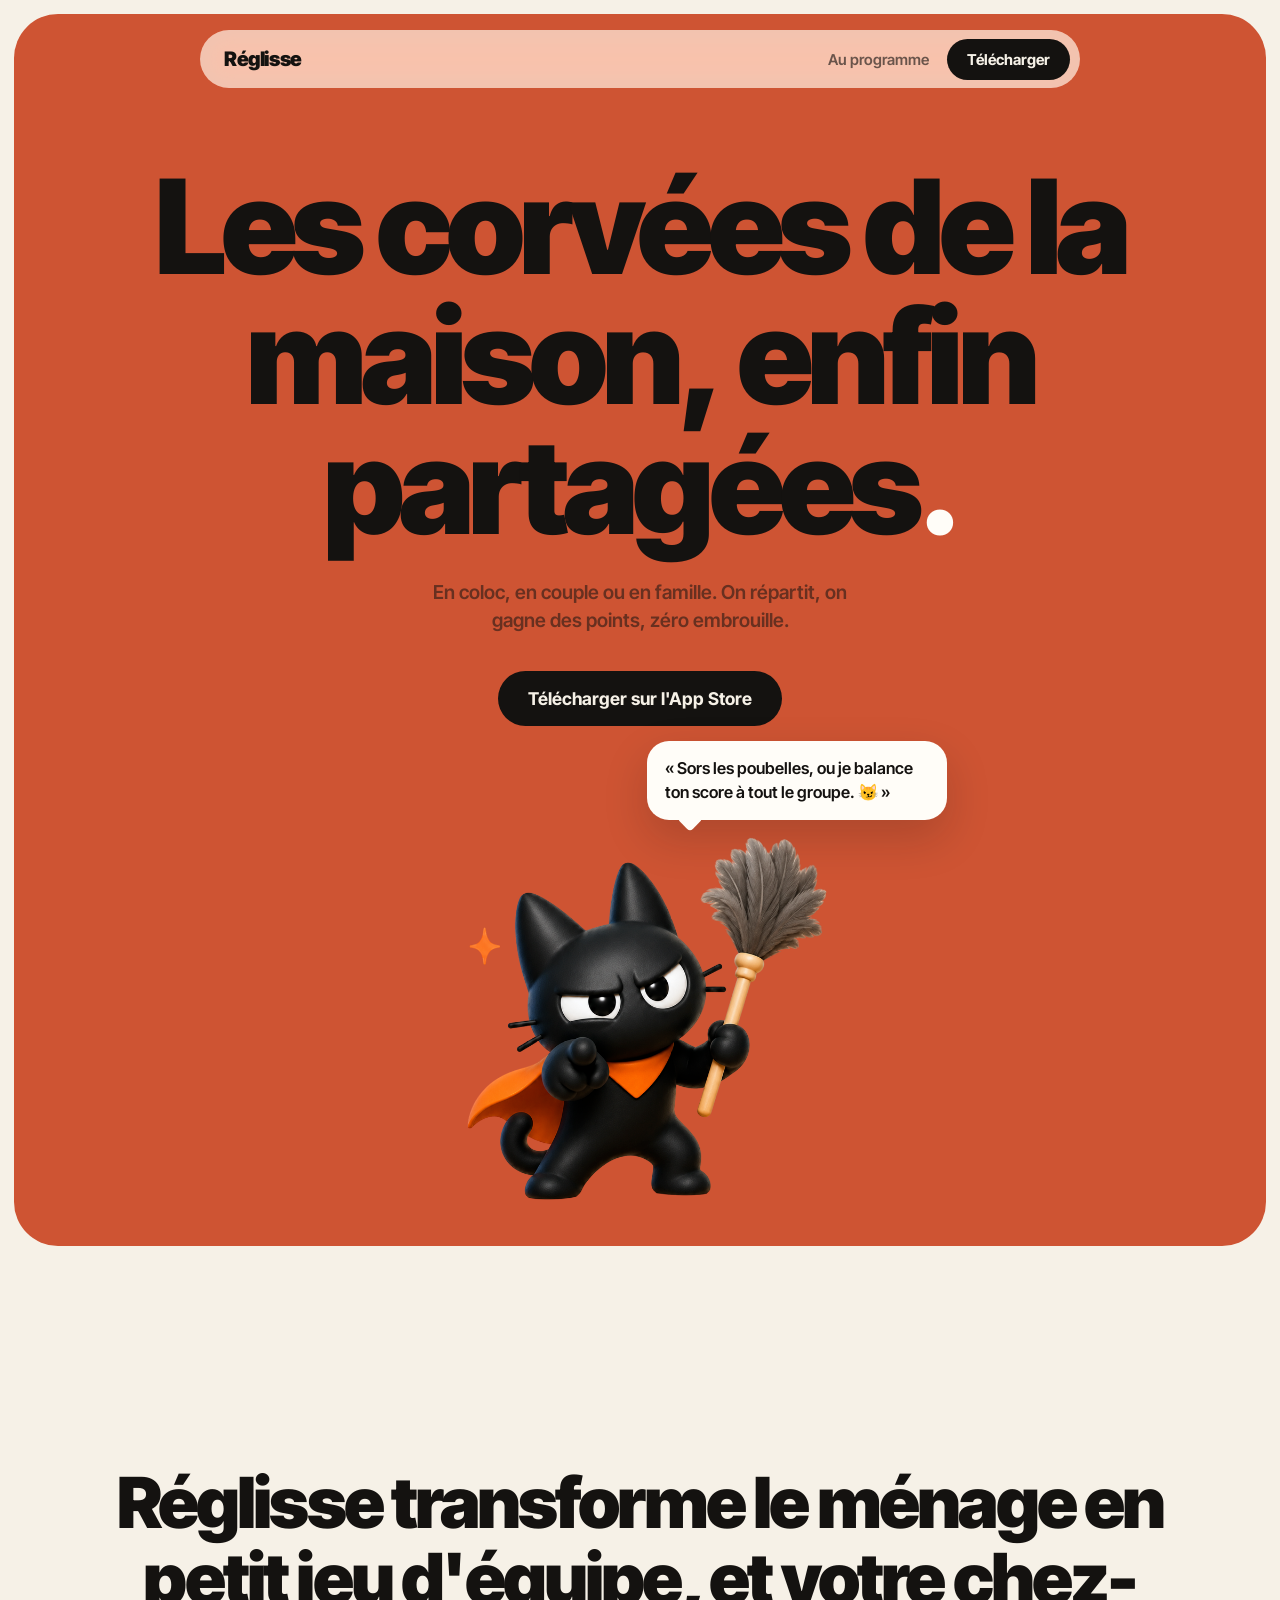
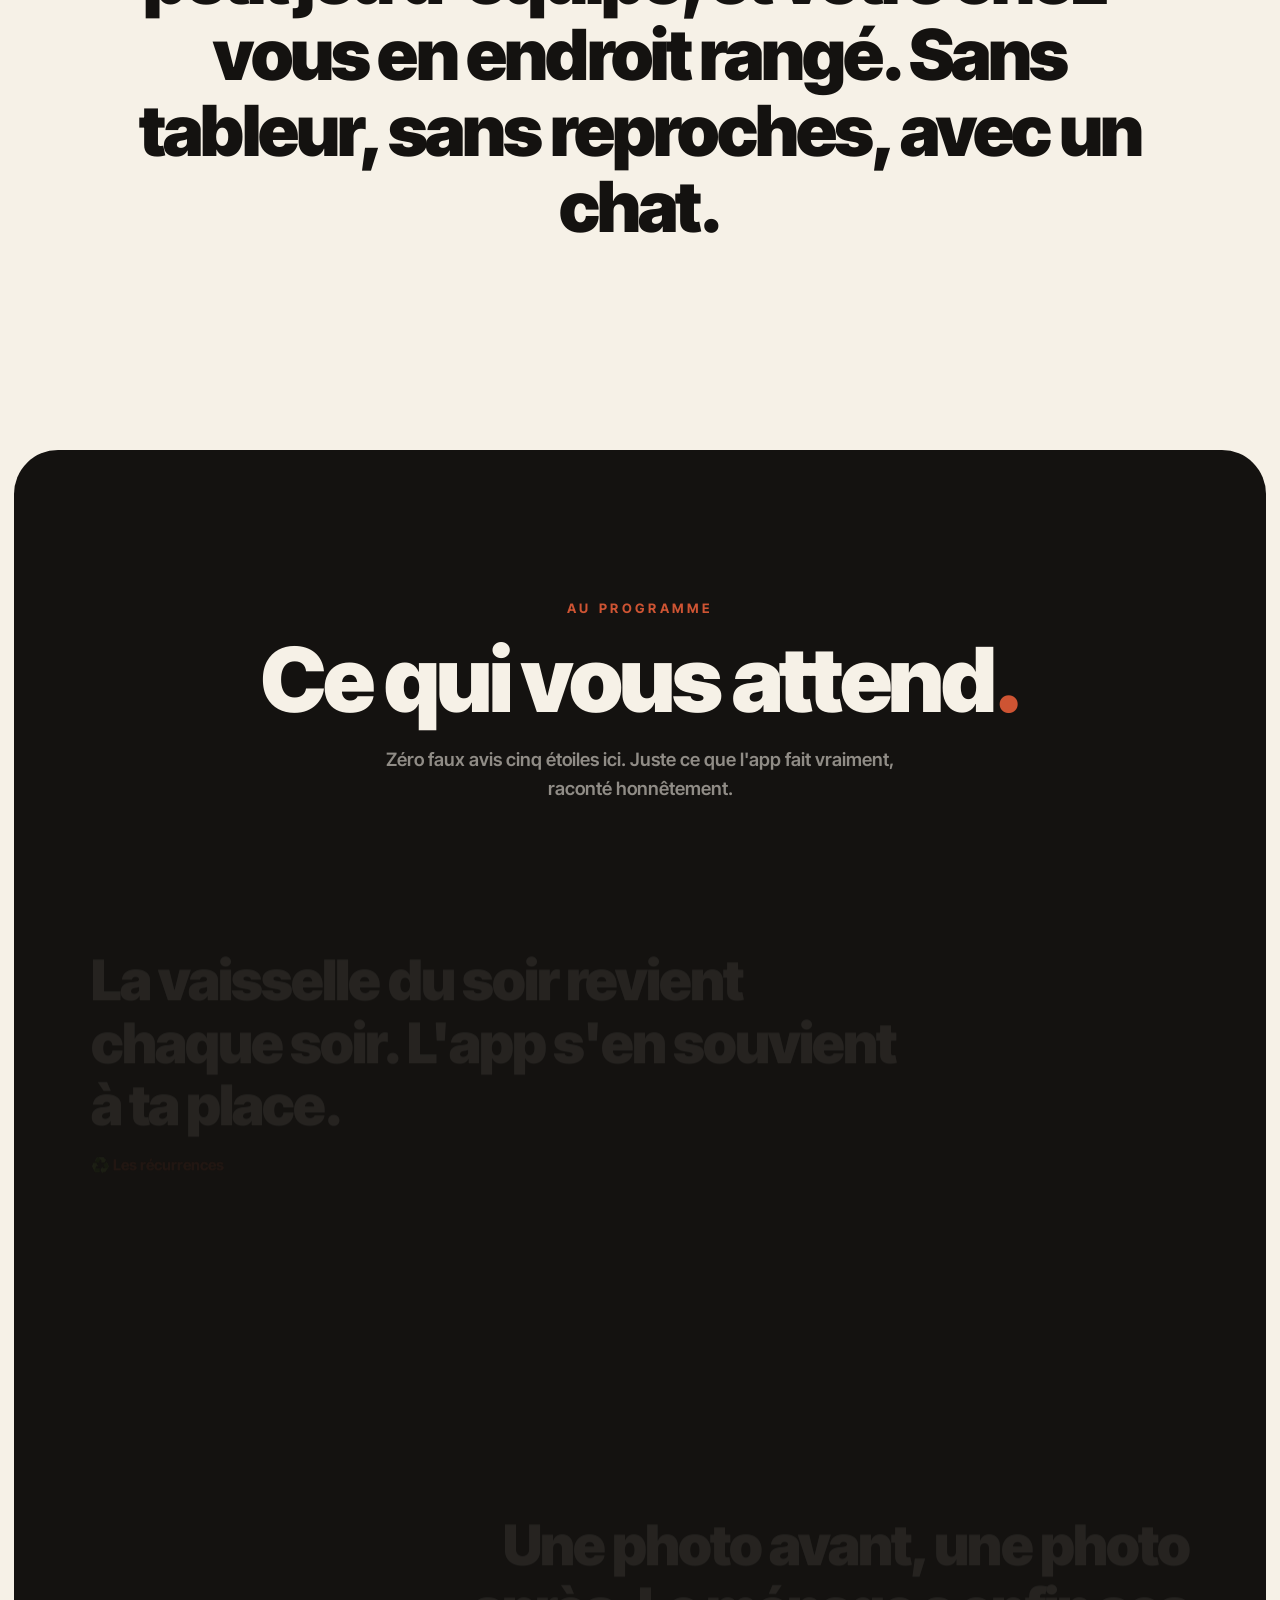
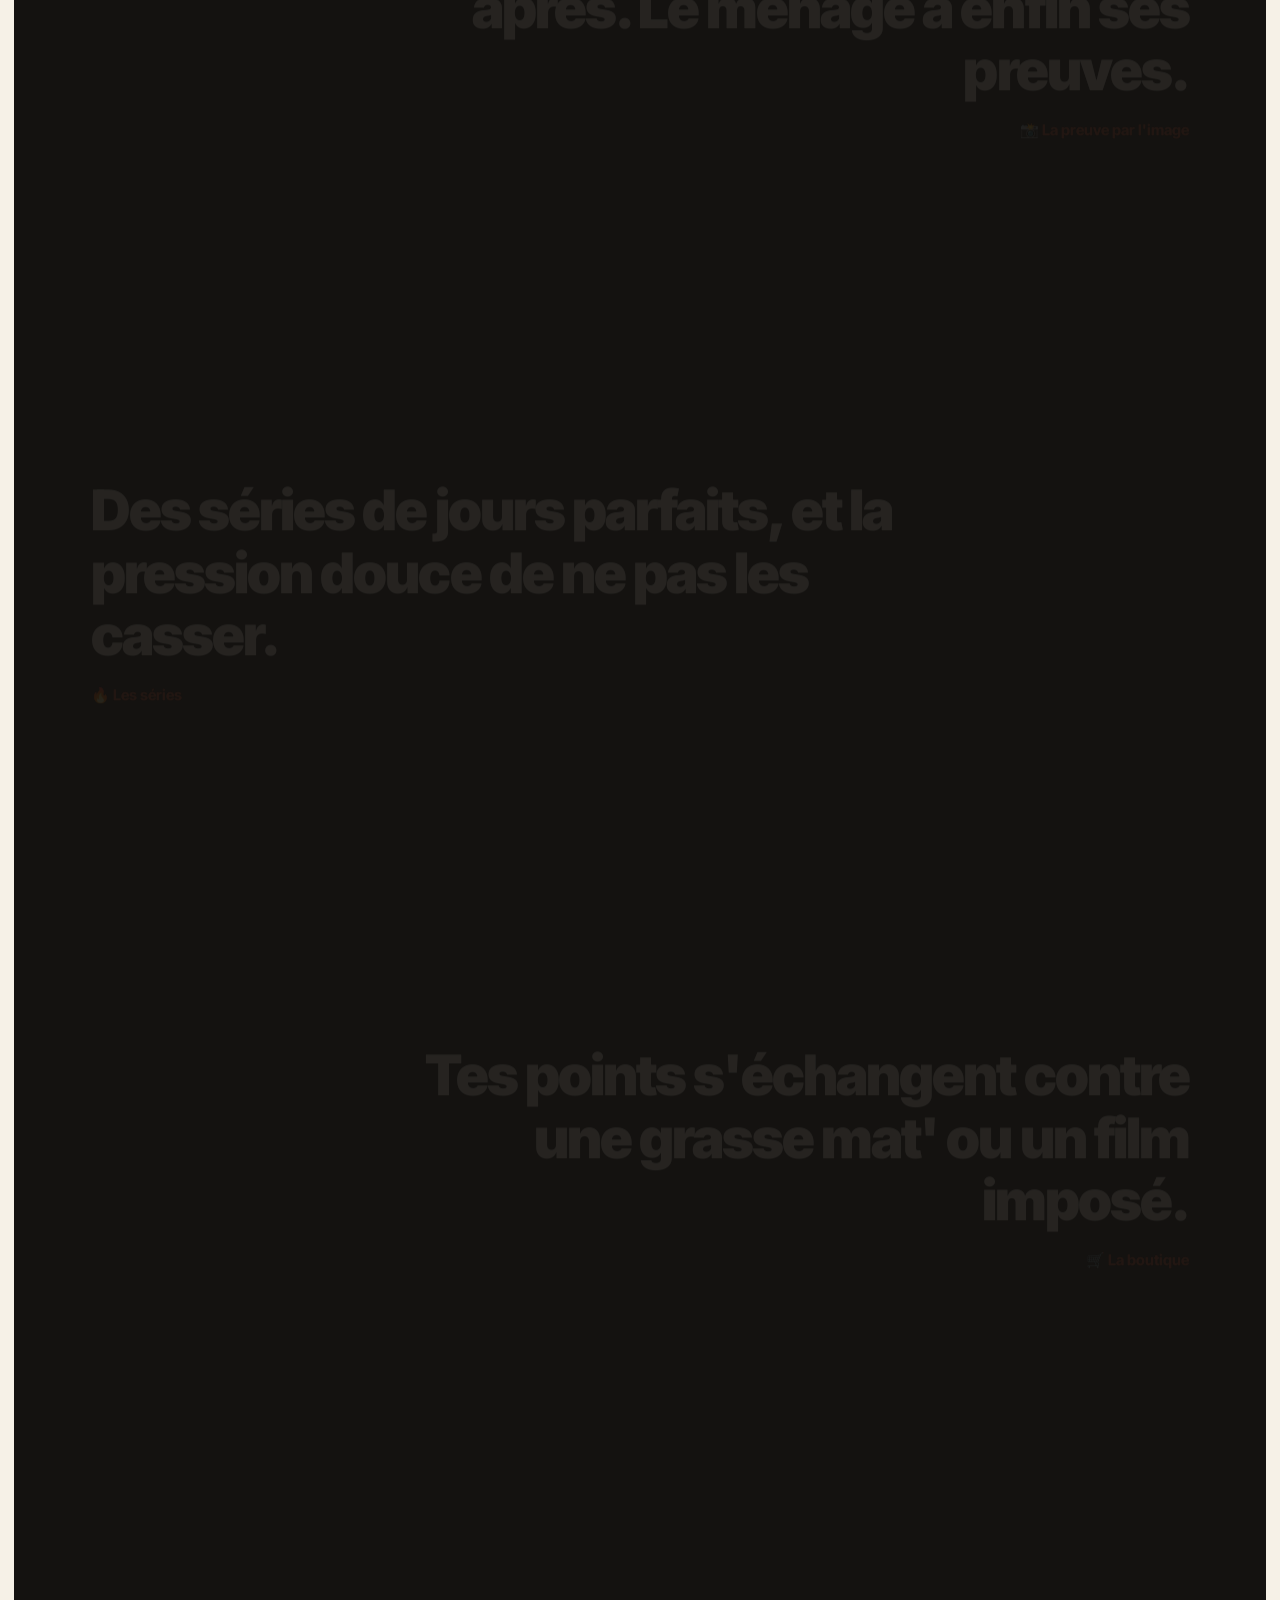
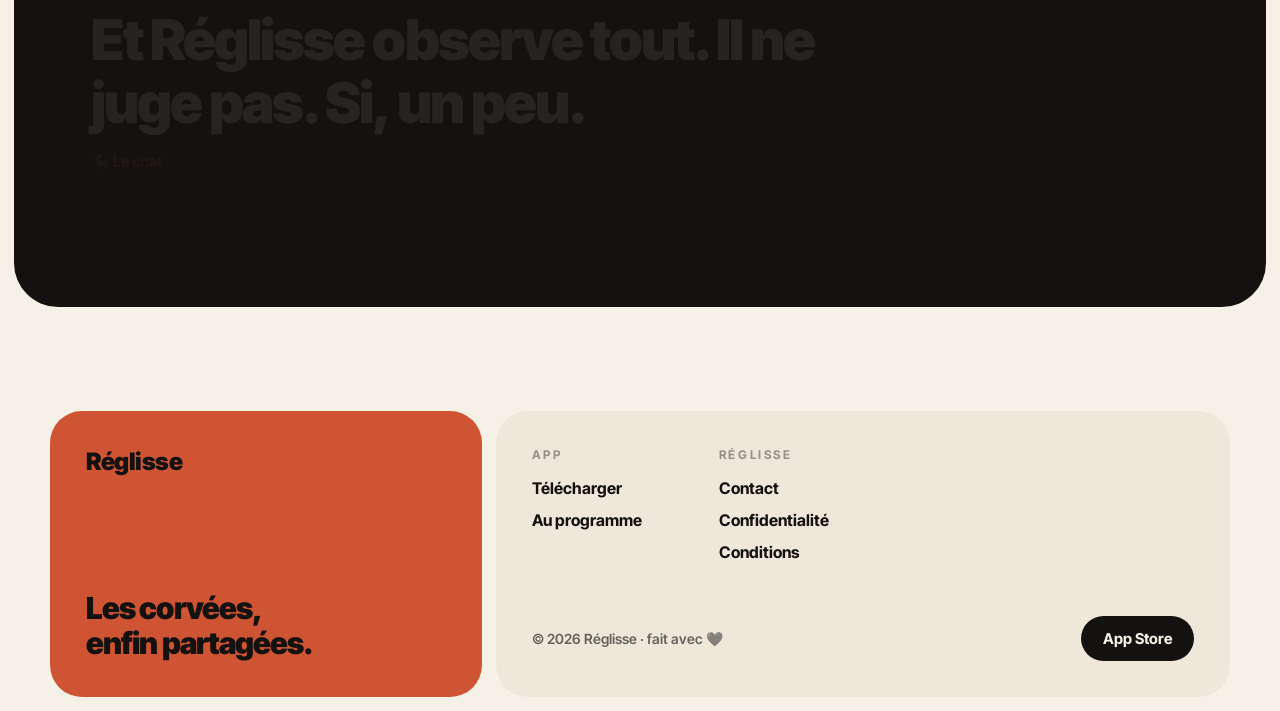
==== index.html @ 0743f9b5 "Anonymisation : contact@asidequest.dev + nom asidequest (retrait identite perso)" ====
<!DOCTYPE html>
<html lang="fr">
<head>
    <meta charset="UTF-8">
    <meta name="viewport" content="width=device-width, initial-scale=1.0, viewport-fit=cover">
    <title>Réglisse · Les corvées, enfin partagées.</title>
    <meta name="description" content="L'app qui transforme le ménage en petit jeu d'équipe. En coloc, en couple ou en famille : on répartit, on gagne des points, zéro embrouille.">
    <meta property="og:title" content="Réglisse · Les corvées, enfin partagées.">
    <meta property="og:description" content="Le ménage en petit jeu d'équipe. On répartit, on gagne des points, zéro embrouille. Et il y a un chat.">
    <meta property="og:image" content="https://laurentarsene.github.io/done-privacy/og.png?v=3">
    <meta property="og:url" content="https://laurentarsene.github.io/done-privacy/">
    <meta property="og:type" content="website">
    <meta name="twitter:card" content="summary_large_image">
    <link rel="preconnect" href="https://fonts.googleapis.com">
    <link rel="preconnect" href="https://fonts.gstatic.com" crossorigin>
    <link href="https://fonts.googleapis.com/css2?family=Inter+Tight:wght@500;600;700;900&display=swap" rel="stylesheet">
    <style>
        :root {
            --coral: #CE5433;
            --coral-deep: #B94724;
            --cream: #F6F1E7;
            --cream-card: #EFE8DA;
            --ink: #141210;
            --ink-soft: rgba(20, 18, 16, 0.62);
            --white-warm: #FFFDF8;
            --radius: 44px;
            --gutter: 14px;
            --nav-h: 58px;
        }
        * { margin: 0; padding: 0; box-sizing: border-box; }
        html { scroll-behavior: smooth; }
        body {
            font-family: "Inter Tight", -apple-system, BlinkMacSystemFont, sans-serif;
            background: var(--cream);
            color: var(--ink);
            -webkit-font-smoothing: antialiased;
            overflow-x: hidden;
        }
        a { color: inherit; text-decoration: none; }
        section, footer { scroll-margin-top: calc(var(--nav-h) + 24px); }

        /* ===== Nav pilule flottante ===== */
        .nav {
            position: fixed;
            /* Même retrait en haut que sur les côtés : 16px sous le bord de la carte orange. */
            top: calc(var(--gutter) + 16px);
            left: 50%;
            transform: translateX(-50%);
            /* Toujours un peu plus étroite que la carte orange du héro :
               la carte fait 100% moins les gouttières, la nav retire 32px de plus. */
            width: min(880px, calc(100% - 2 * var(--gutter) - 32px));
            height: var(--nav-h);
            display: flex;
            align-items: center;
            justify-content: space-between;
            padding: 0 10px 0 24px;
            border-radius: 999px;
            background: rgba(246, 241, 231, 0.72);
            -webkit-backdrop-filter: blur(16px) saturate(1.5);
            backdrop-filter: blur(16px) saturate(1.5);
            z-index: 100;
            transition: box-shadow 0.35s ease, background 0.35s ease;
        }
        .nav.scrolled {
            background: rgba(246, 241, 231, 0.85);
            box-shadow: 0 10px 34px rgba(20, 18, 16, 0.14);
        }
        .brand { font-weight: 900; font-size: 20px; letter-spacing: -0.02em; }
        .nav-right { display: flex; align-items: center; gap: 18px; }
        .nav-link {
            font-weight: 600;
            font-size: 15px;
            color: var(--ink-soft);
            transition: color 0.2s ease;
        }
        .nav-link:hover { color: var(--ink); }
        .btn-dl {
            background: var(--ink);
            color: var(--cream);
            font-weight: 700;
            font-size: 15px;
            padding: 11px 20px;
            border-radius: 999px;
            transition: transform 0.25s cubic-bezier(0.34, 1.56, 0.64, 1);
        }
        .btn-dl:hover { transform: scale(1.05); }

        /* ===== Héro ===== */
        .hero-wrap { padding: var(--gutter); }
        .hero {
            position: relative;
            background: var(--coral);
            border-radius: var(--radius);
            padding: calc(var(--nav-h) + 90px) 24px 0;
            text-align: center;
            overflow: hidden;
        }
        .hero-title {
            font-size: clamp(3rem, 10.5vw, 8.2rem);
            font-weight: 900;
            line-height: 0.99;
            letter-spacing: -0.045em;
            max-width: 11ch;
            margin: 0 auto;
        }
        .hero-title .w {
            display: inline-block;
            opacity: 0;
            transform: translateY(0.45em);
            animation: wordIn 0.7s cubic-bezier(0.22, 1, 0.36, 1) forwards;
            animation-delay: calc(0.08s * var(--i));
        }
        .hero-title .dot { color: var(--white-warm); }
        @keyframes wordIn { to { opacity: 1; transform: translateY(0); } }
        .hero-sub {
            font-size: clamp(1rem, 2vw, 1.2rem);
            font-weight: 600;
            color: rgba(20, 18, 16, 0.55);
            max-width: 38ch;
            margin: 26px auto 0;
            line-height: 1.5;
            opacity: 0;
            animation: fadeUp 0.8s ease 0.55s forwards;
        }
        .btn-store {
            display: inline-flex;
            align-items: center;
            gap: 10px;
            background: var(--ink);
            color: var(--cream);
            font-weight: 700;
            font-size: clamp(0.95rem, 1.6vw, 1.1rem);
            padding: 17px 30px;
            border-radius: 999px;
            margin-top: 36px;
            opacity: 0;
            animation: fadeUp 0.8s ease 0.7s forwards;
            transition: transform 0.25s cubic-bezier(0.34, 1.56, 0.64, 1);
        }
        .btn-store:hover { transform: scale(1.04); }
        @keyframes fadeUp { from { opacity: 0; transform: translateY(16px); } to { opacity: 1; transform: none; } }

        .hero-cat {
            position: relative;
            width: min(480px, 74vw);
            margin: 44px auto -4px;
        }
        .hero-cat img {
            width: 100%;
            height: auto;
            display: block;
            will-change: transform;
        }
        .bubble {
            position: absolute;
            top: -6%;
            right: -14%;
            width: min(300px, 58vw);
            background: var(--white-warm);
            border-radius: 22px;
            padding: 16px 18px;
            font-weight: 600;
            font-size: clamp(0.85rem, 1.5vw, 1.02rem);
            line-height: 1.45;
            text-align: left;
            box-shadow: 0 18px 44px rgba(20, 18, 16, 0.18);
            opacity: 0;
            animation: bubbleIn 0.6s cubic-bezier(0.34, 1.4, 0.64, 1) 1.15s forwards;
            z-index: 2;
        }
        .bubble::after {
            content: "";
            position: absolute;
            bottom: -8px;
            left: 34px;
            width: 18px;
            height: 18px;
            background: var(--white-warm);
            border-radius: 4px;
            transform: rotate(45deg);
        }
        @keyframes bubbleIn { from { opacity: 0; transform: translateY(14px) scale(0.92); } to { opacity: 1; transform: none; } }

        /* ===== Manifeste : les mots s'allument au scroll ===== */
        .manifesto { padding: clamp(110px, 16vw, 210px) 24px; }
        .manifesto p {
            font-size: clamp(2rem, 6vw, 4.4rem);
            font-weight: 900;
            letter-spacing: -0.04em;
            line-height: 1.08;
            max-width: 21ch;
            margin: 0 auto;
            text-align: center;
        }
        .manifesto .word { color: rgba(20, 18, 16, 0.16); transition: color 0.35s ease; }
        .manifesto .word.lit { color: var(--ink); }

        /* ===== Au programme ===== */
        .stories-wrap { padding: 0 var(--gutter) var(--gutter); }
        .stories {
            background: var(--ink);
            color: var(--cream);
            border-radius: var(--radius);
            padding: clamp(90px, 12vw, 150px) clamp(24px, 6vw, 90px) clamp(100px, 13vw, 170px);
        }
        .stories-head { text-align: center; margin-bottom: clamp(70px, 9vw, 120px); }
        .eyebrow {
            font-size: 13px;
            font-weight: 700;
            letter-spacing: 0.28em;
            text-transform: uppercase;
            color: var(--coral);
        }
        .stories h2 {
            font-size: clamp(2.6rem, 7.5vw, 5.6rem);
            font-weight: 900;
            letter-spacing: -0.04em;
            line-height: 1.02;
            margin: 18px auto 0;
            max-width: 14ch;
        }
        .stories h2 .dot-orange { color: var(--coral); }
        .stories-sub {
            font-size: clamp(0.95rem, 1.7vw, 1.15rem);
            font-weight: 600;
            color: rgba(246, 241, 231, 0.55);
            max-width: 44ch;
            margin: 20px auto 0;
            line-height: 1.55;
        }
        .quote {
            max-width: 75%;
            /* Espacement en hauteur d'écran : chaque phrase a son propre moment de scroll. */
            margin: 0 0 clamp(160px, 38vh, 340px);
            opacity: 0.13;
            transform: translateY(22px);
            will-change: opacity, transform;
        }
        .quote:last-of-type { margin-bottom: 0; }
        .quote.right { margin-left: auto; text-align: right; }
        .quote blockquote {
            font-size: clamp(1.7rem, 4.6vw, 3.5rem);
            font-weight: 900;
            letter-spacing: -0.035em;
            line-height: 1.12;
        }
        .quote figcaption {
            margin-top: 18px;
            font-size: 15px;
            font-weight: 700;
            color: var(--coral);
        }

        /* ===== Footer ===== */
        footer { padding: clamp(50px, 7vw, 90px) var(--gutter) var(--gutter); }
        .foot-grid {
            display: grid;
            grid-template-columns: 1fr 1.7fr;
            gap: 14px;
            max-width: 1180px;
            margin: 0 auto;
        }
        .foot-card {
            border-radius: 32px;
            padding: 36px;
            opacity: 0;
            transform: translateY(24px);
            transition: opacity 0.7s ease, transform 0.7s cubic-bezier(0.22, 1, 0.36, 1);
        }
        .foot-card.in { opacity: 1; transform: none; }
        .foot-brand {
            background: var(--coral);
            display: flex;
            flex-direction: column;
            justify-content: space-between;
            min-height: 250px;
        }
        .foot-brand .name { font-size: 24px; font-weight: 900; letter-spacing: -0.02em; }
        .foot-brand .tagline {
            font-size: clamp(1.4rem, 2.4vw, 1.9rem);
            font-weight: 900;
            letter-spacing: -0.03em;
            line-height: 1.15;
        }
        .foot-links { background: var(--cream-card); transition-delay: 0.1s; }
        .cols { display: flex; gap: clamp(40px, 6vw, 90px); flex-wrap: wrap; }
        .col h4 {
            font-size: 12px;
            font-weight: 700;
            letter-spacing: 0.22em;
            text-transform: uppercase;
            color: rgba(20, 18, 16, 0.4);
            margin-bottom: 16px;
        }
        .col a {
            display: block;
            font-size: 16px;
            font-weight: 700;
            margin-bottom: 12px;
            transition: color 0.2s ease;
        }
        .col a:hover { color: var(--coral-deep); }
        .foot-bottom {
            display: flex;
            align-items: center;
            justify-content: space-between;
            gap: 20px;
            flex-wrap: wrap;
            margin-top: 42px;
        }
        .copyright { font-size: 14px; font-weight: 600; color: var(--ink-soft); }
        .btn-store-mini {
            display: inline-flex;
            align-items: center;
            gap: 8px;
            background: var(--ink);
            color: var(--cream);
            font-weight: 700;
            font-size: 15px;
            padding: 13px 22px;
            border-radius: 999px;
            transition: transform 0.25s cubic-bezier(0.34, 1.56, 0.64, 1);
        }
        .btn-store-mini:hover { transform: scale(1.05); }

        /* ===== Mobile ===== */
        @media (max-width: 720px) {
            :root { --radius: 30px; --gutter: 10px; --nav-h: 52px; }
            .nav { padding: 0 8px 0 18px; }
            .brand { font-size: 18px; }
            .nav-right { gap: 12px; }
            .btn-dl { padding: 10px 16px; font-size: 14px; }
            .hero { padding-top: calc(var(--nav-h) + 66px); }
            .bubble { right: -4%; top: -14%; }
            .quote { max-width: 100%; }
            .foot-grid { grid-template-columns: 1fr; }
            .foot-brand { min-height: 190px; }
        }
        @media (prefers-reduced-motion: reduce) {
            html { scroll-behavior: auto; }
            .hero-title .w, .hero-sub, .btn-store, .bubble { animation: none; opacity: 1; transform: none; }
            .foot-card, .quote { opacity: 1 !important; transform: none !important; transition: none; }
            .manifesto .word { color: var(--ink); transition: none; }
            .hero-cat img { transform: none !important; }
        }
    </style>
</head>
<body>

<nav class="nav" id="nav">
    <a class="brand" href="#top">Réglisse</a>
    <div class="nav-right">
        <a class="nav-link" href="#programme">Au programme</a>
        <a class="btn-dl" href="https://apps.apple.com/app/id6762408910">Télécharger</a>
    </div>
</nav>

<main id="top">

    <section class="hero-wrap">
        <div class="hero">
            <h1 class="hero-title" id="hero-title">Les corvées de la maison, enfin partagées<span class="dot" id="hero-dot">.</span></h1>
            <p class="hero-sub">En coloc, en couple ou en famille. On répartit, on gagne des points, zéro embrouille.</p>
            <a class="btn-store" href="https://apps.apple.com/app/id6762408910"> Télécharger sur l'App Store</a>
            <div class="hero-cat">
                <div class="bubble">« Sors les poubelles, ou je balance ton score à tout le groupe. 😼 »</div>
                <img src="chat-hero.png" alt="Réglisse, le chat noir de l'app, plumeau en patte" id="cat" width="900" height="900">
            </div>
        </div>
    </section>

    <section class="manifesto" id="manifeste">
        <p id="manifesto-text">Réglisse transforme le ménage en petit jeu d'équipe, et votre chez-vous en endroit rangé. Sans tableur, sans reproches, avec un chat.</p>
    </section>

    <section class="stories-wrap" id="programme">
        <div class="stories">
            <div class="stories-head">
                <div class="eyebrow">Au programme</div>
                <h2>Ce qui vous attend<span class="dot-orange">.</span></h2>
                <p class="stories-sub">Zéro faux avis cinq étoiles ici. Juste ce que l'app fait vraiment, raconté honnêtement.</p>
            </div>

            <figure class="quote">
                <blockquote>La vaisselle du soir revient chaque soir. L'app s'en souvient à ta place.</blockquote>
                <figcaption>♻️ Les récurrences</figcaption>
            </figure>

            <figure class="quote right">
                <blockquote>Une photo avant, une photo après. Le ménage a enfin ses preuves.</blockquote>
                <figcaption>📸 La preuve par l'image</figcaption>
            </figure>

            <figure class="quote">
                <blockquote>Des séries de jours parfaits, et la pression douce de ne pas les casser.</blockquote>
                <figcaption>🔥 Les séries</figcaption>
            </figure>

            <figure class="quote right">
                <blockquote>Tes points s'échangent contre une grasse mat' ou un film imposé.</blockquote>
                <figcaption>🛒 La boutique</figcaption>
            </figure>

            <figure class="quote">
                <blockquote>Et Réglisse observe tout. Il ne juge pas. Si, un peu.</blockquote>
                <figcaption>🐈‍⬛ Le chat</figcaption>
            </figure>
        </div>
    </section>

    <footer>
        <div class="foot-grid">
            <div class="foot-card foot-brand">
                <div class="name">Réglisse</div>
                <div class="tagline">Les corvées,<br>enfin partagées.</div>
            </div>
            <div class="foot-card foot-links">
                <div class="cols">
                    <div class="col">
                        <h4>App</h4>
                        <a href="https://apps.apple.com/app/id6762408910">Télécharger</a>
                        <a href="#programme">Au programme</a>
                    </div>
                    <div class="col">
                        <h4>Réglisse</h4>
                        <a href="mailto:contact@asidequest.dev">Contact</a>
                        <a href="privacy.html">Confidentialité</a>
                        <a href="cgu.html">Conditions</a>
                    </div>
                </div>
                <div class="foot-bottom">
                    <div class="copyright">© 2026 Réglisse · fait avec 🖤</div>
                    <a class="btn-store-mini" href="https://apps.apple.com/app/id6762408910"> App Store</a>
                </div>
            </div>
        </div>
    </footer>

</main>

<script>
(function () {
    var reduced = window.matchMedia("(prefers-reduced-motion: reduce)").matches;

    /* Titre héro : découper en mots pour l'entrée en cascade */
    var title = document.getElementById("hero-title");
    var dot = document.getElementById("hero-dot");
    var words = title.firstChild.textContent.trim().split(/\s+/);
    title.removeChild(title.firstChild);
    words.forEach(function (w, i) {
        var s = document.createElement("span");
        s.className = "w";
        s.style.setProperty("--i", i);
        s.textContent = w;
        title.insertBefore(s, dot);
        if (i < words.length - 1) title.insertBefore(document.createTextNode(" "), dot);
    });
    dot.classList.add("w");
    dot.style.setProperty("--i", words.length);

    /* Manifeste : découper en mots pour l'allumage au scroll */
    var mp = document.getElementById("manifesto-text");
    var mWords = mp.textContent.trim().split(/\s+/);
    mp.textContent = "";
    mWords.forEach(function (w, i) {
        var s = document.createElement("span");
        s.className = "word";
        s.textContent = w;
        mp.appendChild(s);
        if (i < mWords.length - 1) mp.appendChild(document.createTextNode(" "));
    });
    var wordEls = mp.querySelectorAll(".word");

    /* Reveals simples (fonctionnalités, footer) */
    var io = new IntersectionObserver(function (entries) {
        entries.forEach(function (e) {
            if (e.isIntersecting) { e.target.classList.add("in"); io.unobserve(e.target); }
        });
    }, { threshold: 0.2 });
    document.querySelectorAll(".foot-card").forEach(function (el) { io.observe(el); });

    if (reduced) return;

    var cat = document.getElementById("cat");
    var quotes = document.querySelectorAll(".quote");
    var nav = document.getElementById("nav");
    var heroWrap = document.querySelector(".hero-wrap");
    var ticking = false;

    function frame() {
        ticking = false;
        var vh = window.innerHeight;
        var y = window.scrollY;

        nav.classList.toggle("scrolled", y > 8);

        /* Parallaxe du chat : il glisse doucement pendant qu'on descend le héro */
        var heroBottom = heroWrap.offsetTop + heroWrap.offsetHeight;
        if (y < heroBottom) {
            cat.style.transform = "translateY(" + Math.min(y * 0.06, 40) + "px)";
        }

        /* Manifeste : proportion de mots allumés selon la position dans l'écran */
        var r = mp.getBoundingClientRect();
        if (r.bottom > 0 && r.top < vh) {
            var progress = (vh * 0.85 - r.top) / (r.height + vh * 0.45);
            progress = Math.max(0, Math.min(1, progress));
            var lit = Math.floor(progress * wordEls.length);
            wordEls.forEach(function (w, i) { w.classList.toggle("lit", i < lit); });
        }

        /* Citations : opacité liée à la distance au centre de l'écran.
           Bande resserrée : une seule phrase pleinement allumée à la fois. */
        quotes.forEach(function (q) {
            var qr = q.getBoundingClientRect();
            var center = qr.top + qr.height / 2;
            var d = Math.abs(center - vh * 0.46) / (vh * 0.38);
            var o = Math.max(0.08, Math.min(1, 1.12 - d * 1.12));
            q.style.opacity = o;
            q.style.transform = "translateY(" + Math.max(0, (1 - o) * 34) + "px)";
        });
    }
    function onScroll() {
        if (!ticking) { ticking = true; requestAnimationFrame(frame); }
    }
    window.addEventListener("scroll", onScroll, { passive: true });
    window.addEventListener("resize", onScroll, { passive: true });
    frame();
})();
</script>

</body>
</html>
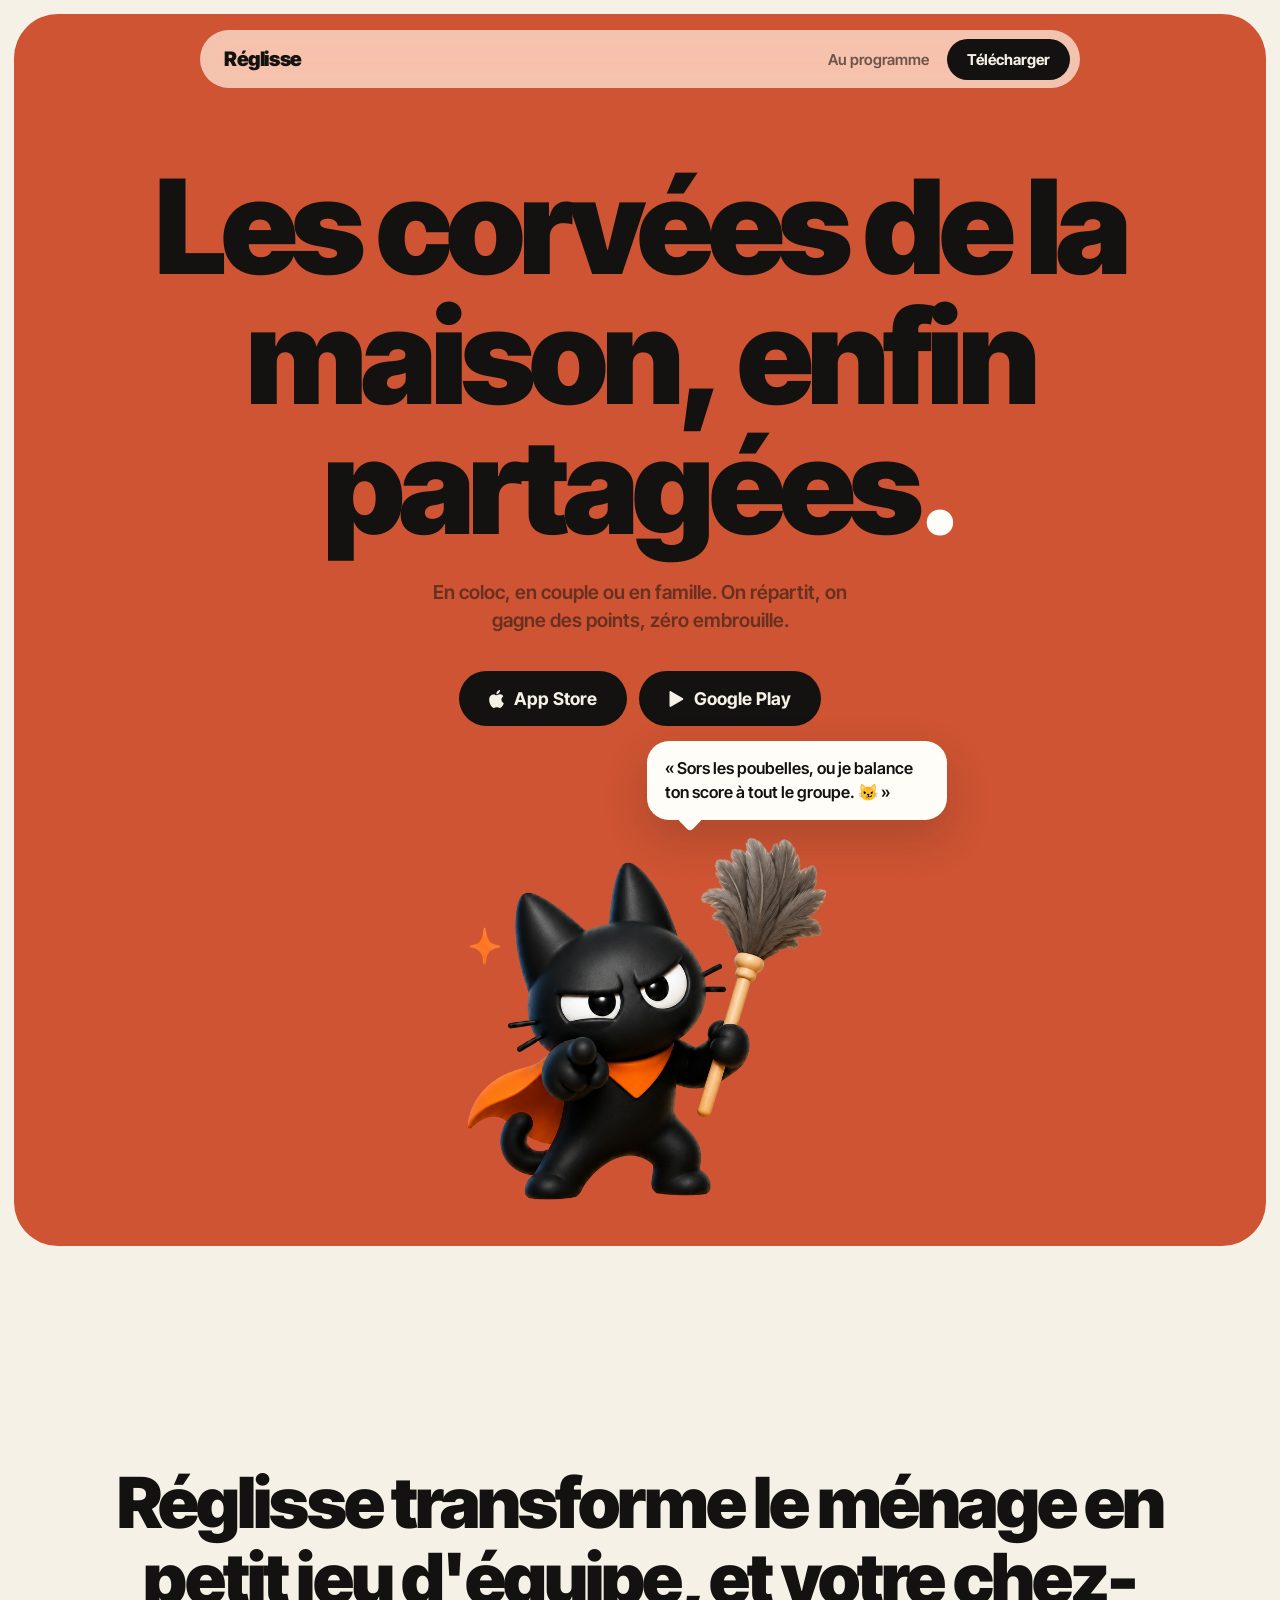
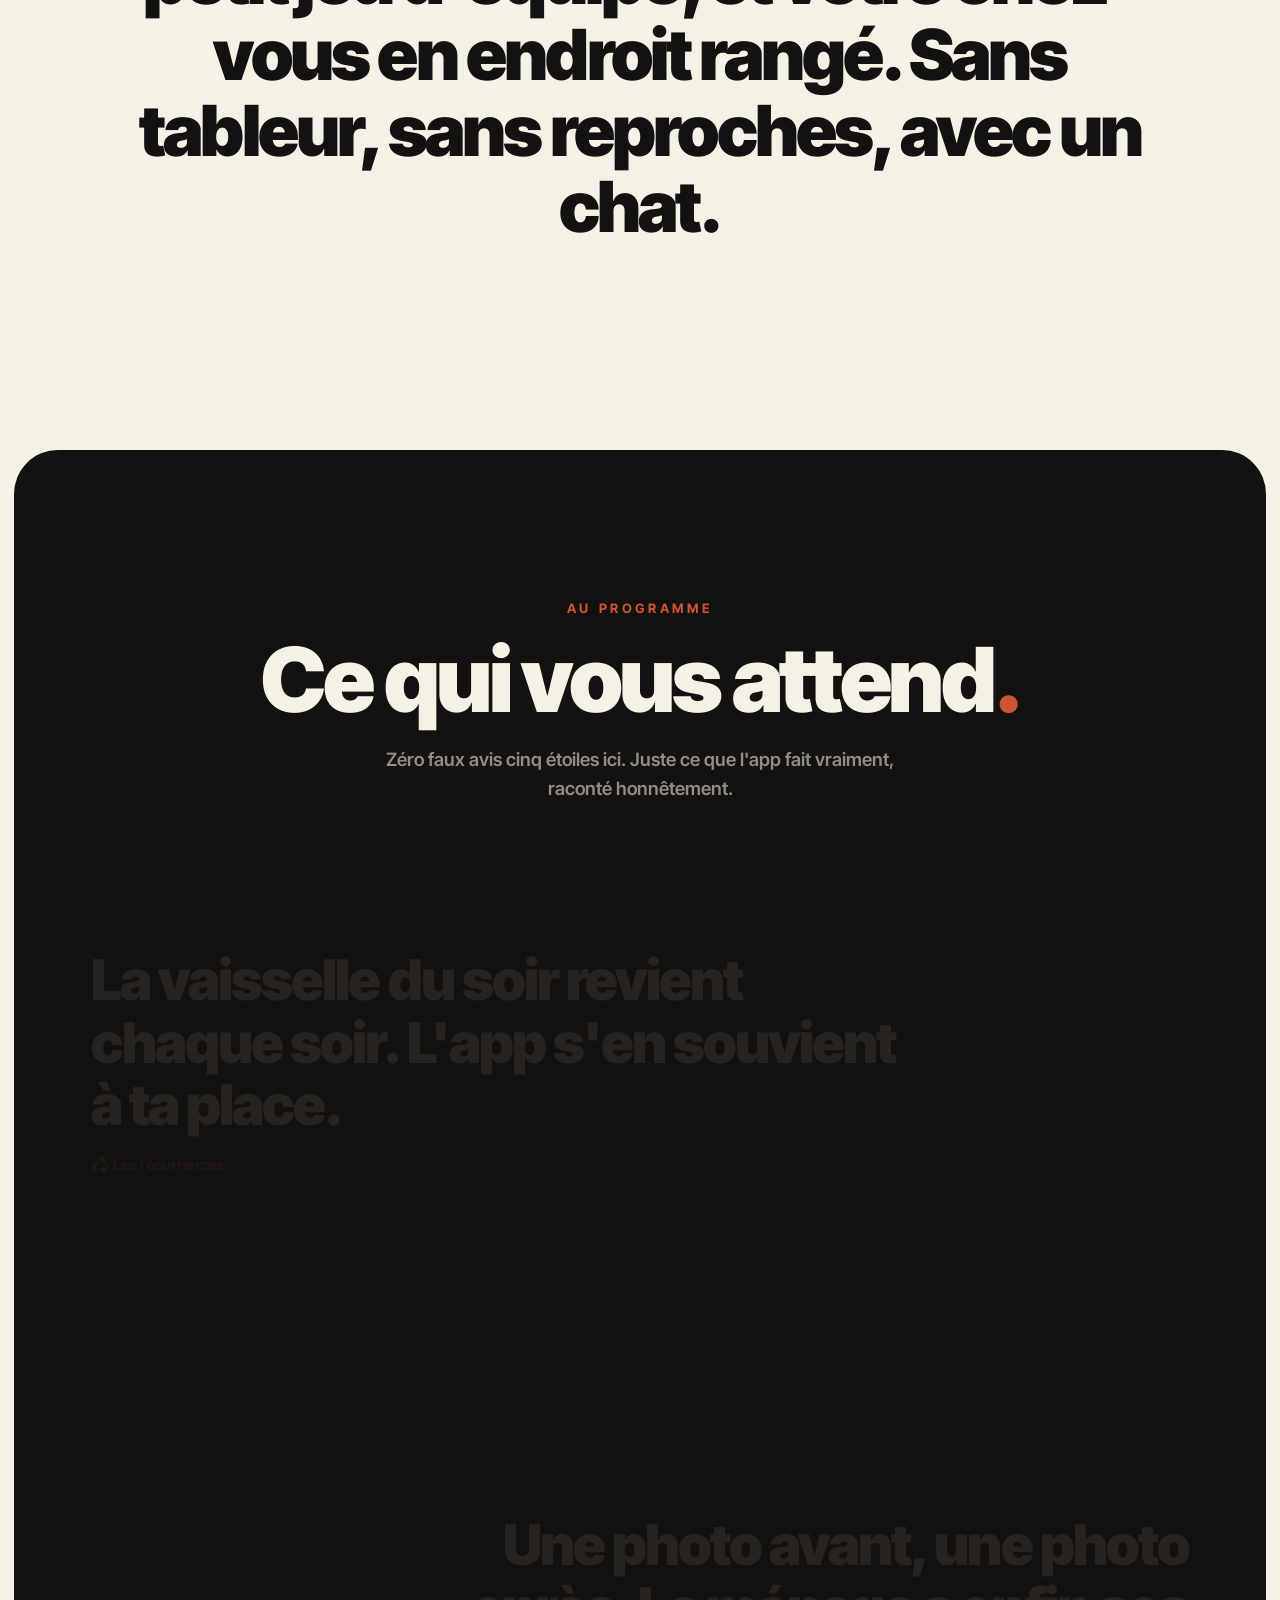
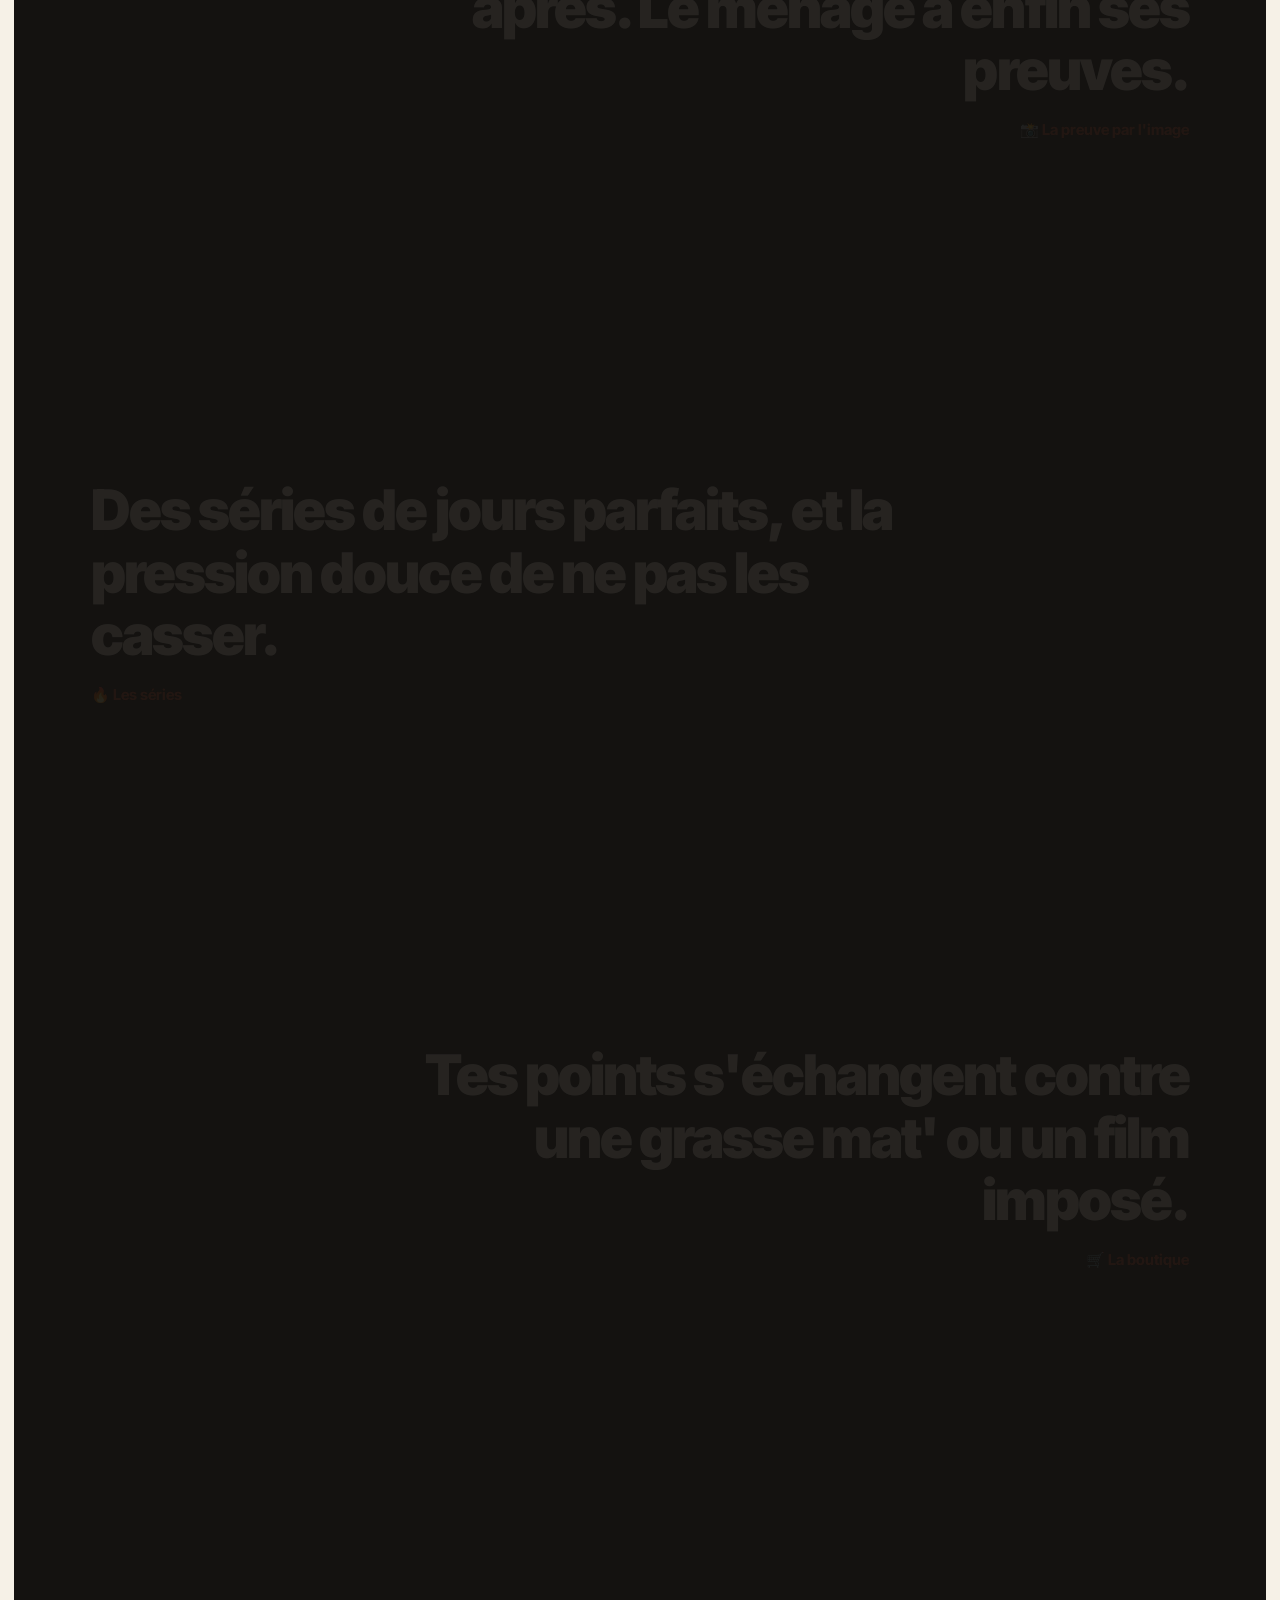
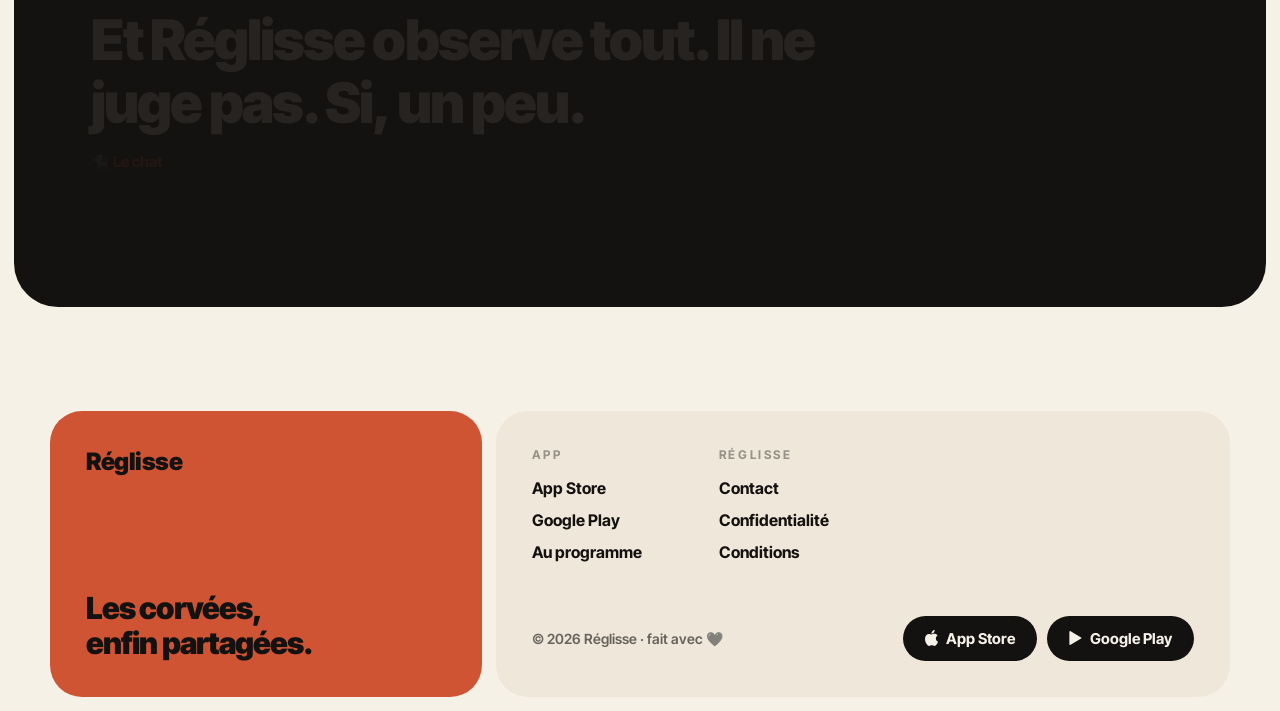
==== commit bb968f85: "Accueil : sortie Android, boutons App Store + Google Play (hero et footer), logos SVG lisibles hors " ====
--- a/index.html
+++ b/index.html
@@ -122,6 +122,16 @@
             opacity: 0;
             animation: fadeUp 0.8s ease 0.55s forwards;
         }
+        .store-btns {
+            display: flex;
+            justify-content: center;
+            align-items: center;
+            gap: 12px;
+            flex-wrap: wrap;
+            margin-top: 36px;
+            opacity: 0;
+            animation: fadeUp 0.8s ease 0.7s forwards;
+        }
         .btn-store {
             display: inline-flex;
             align-items: center;
@@ -132,12 +142,10 @@
             font-size: clamp(0.95rem, 1.6vw, 1.1rem);
             padding: 17px 30px;
             border-radius: 999px;
-            margin-top: 36px;
-            opacity: 0;
-            animation: fadeUp 0.8s ease 0.7s forwards;
             transition: transform 0.25s cubic-bezier(0.34, 1.56, 0.64, 1);
         }
         .btn-store:hover { transform: scale(1.04); }
+        .store-icon { flex-shrink: 0; }
         @keyframes fadeUp { from { opacity: 0; transform: translateY(16px); } to { opacity: 1; transform: none; } }
 
         .hero-cat {
@@ -322,6 +330,7 @@
             transition: transform 0.25s cubic-bezier(0.34, 1.56, 0.64, 1);
         }
         .btn-store-mini:hover { transform: scale(1.05); }
+        .store-minis { display: flex; gap: 10px; flex-wrap: wrap; }
 
         /* ===== Mobile ===== */
         @media (max-width: 720px) {
@@ -338,7 +347,7 @@
         }
         @media (prefers-reduced-motion: reduce) {
             html { scroll-behavior: auto; }
-            .hero-title .w, .hero-sub, .btn-store, .bubble { animation: none; opacity: 1; transform: none; }
+            .hero-title .w, .hero-sub, .store-btns, .bubble { animation: none; opacity: 1; transform: none; }
             .foot-card, .quote { opacity: 1 !important; transform: none !important; transition: none; }
             .manifesto .word { color: var(--ink); transition: none; }
             .hero-cat img { transform: none !important; }
@@ -351,7 +360,7 @@
     <a class="brand" href="#top">Réglisse</a>
     <div class="nav-right">
         <a class="nav-link" href="#programme">Au programme</a>
-        <a class="btn-dl" href="https://apps.apple.com/app/id6762408910">Télécharger</a>
+        <a class="btn-dl" href="#top">Télécharger</a>
     </div>
 </nav>
 
@@ -361,7 +370,10 @@
         <div class="hero">
             <h1 class="hero-title" id="hero-title">Les corvées de la maison, enfin partagées<span class="dot" id="hero-dot">.</span></h1>
             <p class="hero-sub">En coloc, en couple ou en famille. On répartit, on gagne des points, zéro embrouille.</p>
-            <a class="btn-store" href="https://apps.apple.com/app/id6762408910"> Télécharger sur l'App Store</a>
+            <div class="store-btns">
+                <a class="btn-store" href="https://apps.apple.com/app/id6762408910"><svg class="store-icon" width="15" height="18" viewBox="0 0 814 1000" fill="currentColor" aria-hidden="true"><path d="M788.1 340.9c-5.8 4.5-108.2 62.2-108.2 190.5 0 148.4 130.3 200.9 134.2 202.2-.6 3.2-20.7 71.9-68.7 141.9-42.8 61.6-87.5 123.1-155.5 123.1s-85.5-39.5-164-39.5c-76.5 0-103.7 40.8-165.9 40.8s-105.6-57-155.5-127C46.7 790.7 0 663 0 541.8c0-194.4 126.4-297.5 250.8-297.5 66.1 0 121.2 43.4 162.7 43.4 39.5 0 101.1-46 176.3-46 28.5 0 130.9 2.6 198.3 99.2zm-234-181.5c31.1-36.9 53.1-88.1 53.1-139.3 0-7.1-.6-14.3-1.9-20.1-50.6 1.9-110.8 33.7-147.1 75.8-28.5 32.4-55.1 83.6-55.1 135.5 0 7.8 1.3 15.6 1.9 18.1 3.2.6 8.4 1.3 13.6 1.3 45.4 0 102.5-30.4 135.5-71.3z"/></svg> App Store</a>
+                <a class="btn-store" href="https://play.google.com/store/apps/details?id=dev.asidequest.reglisse"><svg class="store-icon" width="15" height="16" viewBox="0 0 14 16" fill="currentColor" aria-hidden="true"><path d="M0 .9C0 .2.8-.2 1.4.2l12 7.1c.6.4.6 1.1 0 1.4l-12 7.1c-.6.4-1.4 0-1.4-.7z"/></svg> Google Play</a>
+            </div>
             <div class="hero-cat">
                 <div class="bubble">« Sors les poubelles, ou je balance ton score à tout le groupe. 😼 »</div>
                 <img src="chat-hero.png" alt="Réglisse, le chat noir de l'app, plumeau en patte" id="cat" width="900" height="900">
@@ -418,7 +430,8 @@
                 <div class="cols">
                     <div class="col">
                         <h4>App</h4>
-                        <a href="https://apps.apple.com/app/id6762408910">Télécharger</a>
+                        <a href="https://apps.apple.com/app/id6762408910">App Store</a>
+                        <a href="https://play.google.com/store/apps/details?id=dev.asidequest.reglisse">Google Play</a>
                         <a href="#programme">Au programme</a>
                     </div>
                     <div class="col">
@@ -430,7 +443,10 @@
                 </div>
                 <div class="foot-bottom">
                     <div class="copyright">© 2026 Réglisse · fait avec 🖤</div>
-                    <a class="btn-store-mini" href="https://apps.apple.com/app/id6762408910"> App Store</a>
+                    <div class="store-minis">
+                        <a class="btn-store-mini" href="https://apps.apple.com/app/id6762408910"><svg class="store-icon" width="13" height="16" viewBox="0 0 814 1000" fill="currentColor" aria-hidden="true"><path d="M788.1 340.9c-5.8 4.5-108.2 62.2-108.2 190.5 0 148.4 130.3 200.9 134.2 202.2-.6 3.2-20.7 71.9-68.7 141.9-42.8 61.6-87.5 123.1-155.5 123.1s-85.5-39.5-164-39.5c-76.5 0-103.7 40.8-165.9 40.8s-105.6-57-155.5-127C46.7 790.7 0 663 0 541.8c0-194.4 126.4-297.5 250.8-297.5 66.1 0 121.2 43.4 162.7 43.4 39.5 0 101.1-46 176.3-46 28.5 0 130.9 2.6 198.3 99.2zm-234-181.5c31.1-36.9 53.1-88.1 53.1-139.3 0-7.1-.6-14.3-1.9-20.1-50.6 1.9-110.8 33.7-147.1 75.8-28.5 32.4-55.1 83.6-55.1 135.5 0 7.8 1.3 15.6 1.9 18.1 3.2.6 8.4 1.3 13.6 1.3 45.4 0 102.5-30.4 135.5-71.3z"/></svg> App Store</a>
+                        <a class="btn-store-mini" href="https://play.google.com/store/apps/details?id=dev.asidequest.reglisse"><svg class="store-icon" width="13" height="14" viewBox="0 0 14 16" fill="currentColor" aria-hidden="true"><path d="M0 .9C0 .2.8-.2 1.4.2l12 7.1c.6.4.6 1.1 0 1.4l-12 7.1c-.6.4-1.4 0-1.4-.7z"/></svg> Google Play</a>
+                    </div>
                 </div>
             </div>
         </div>
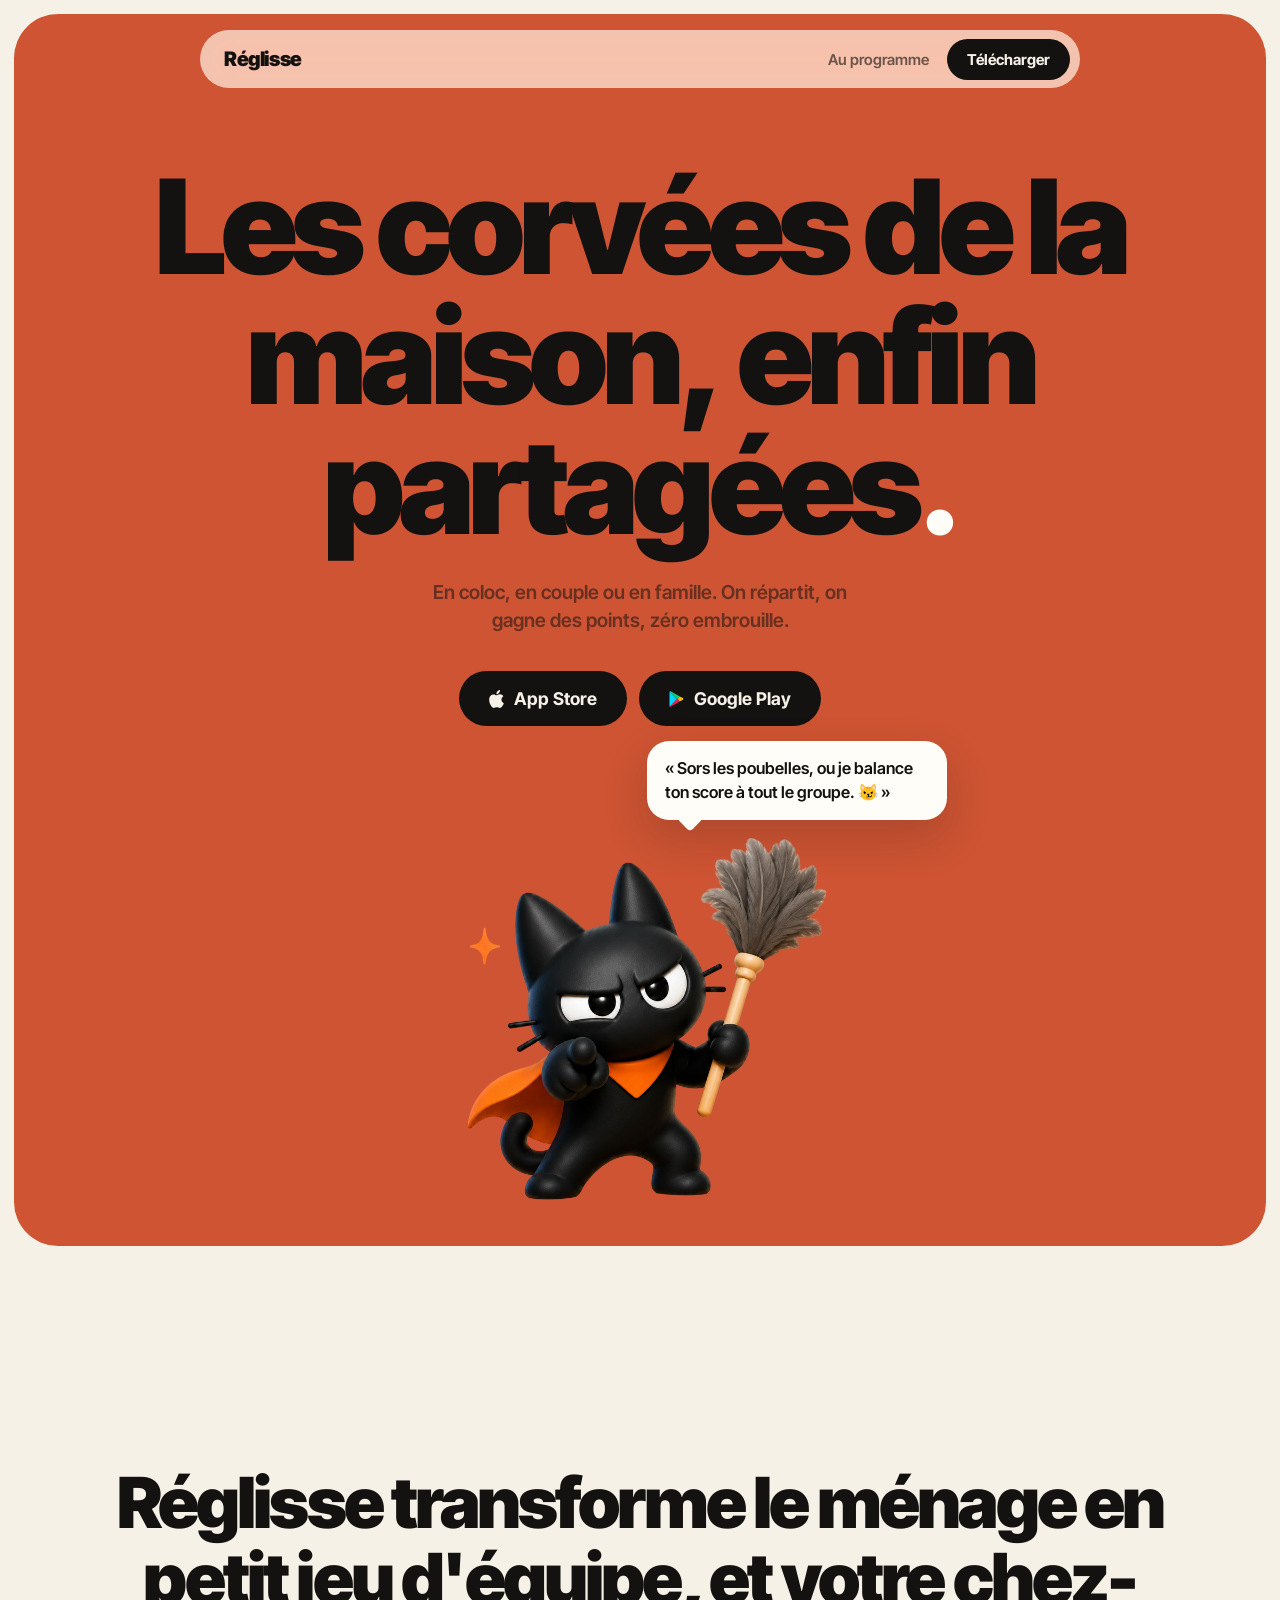
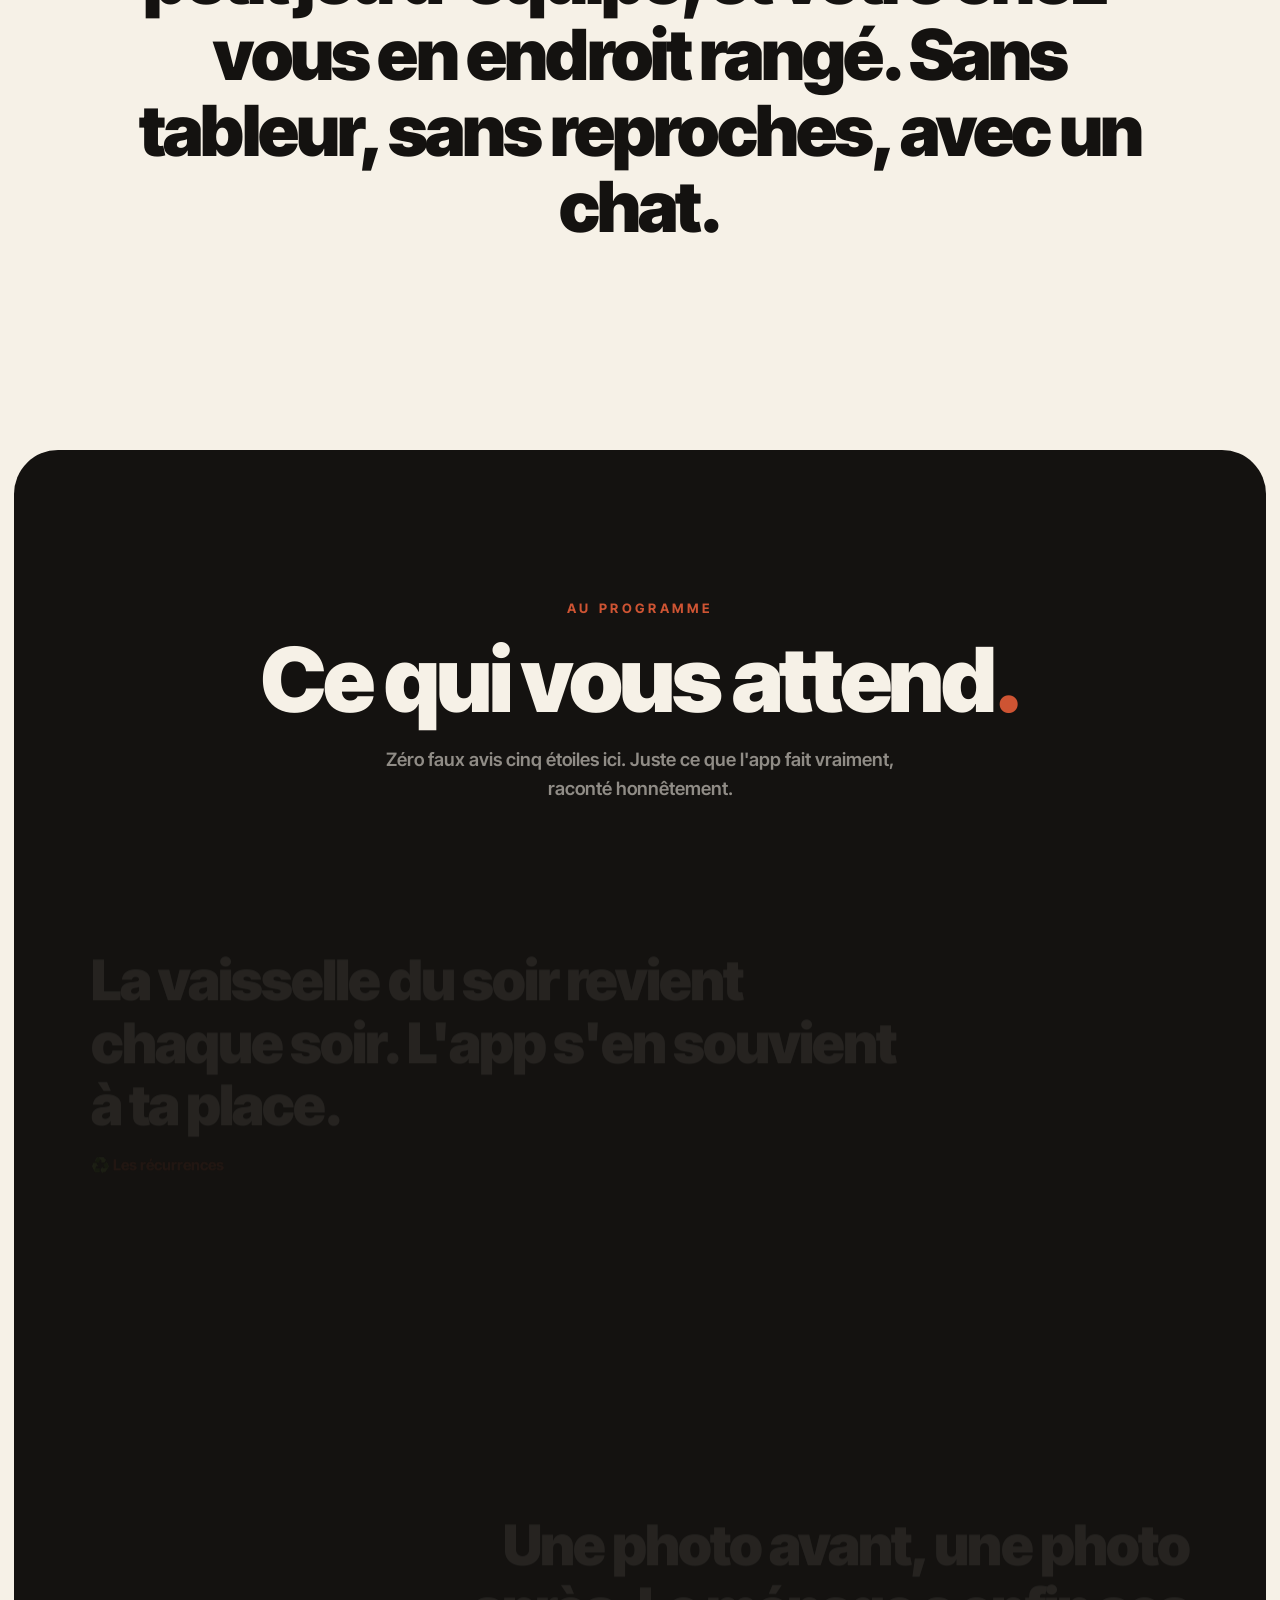
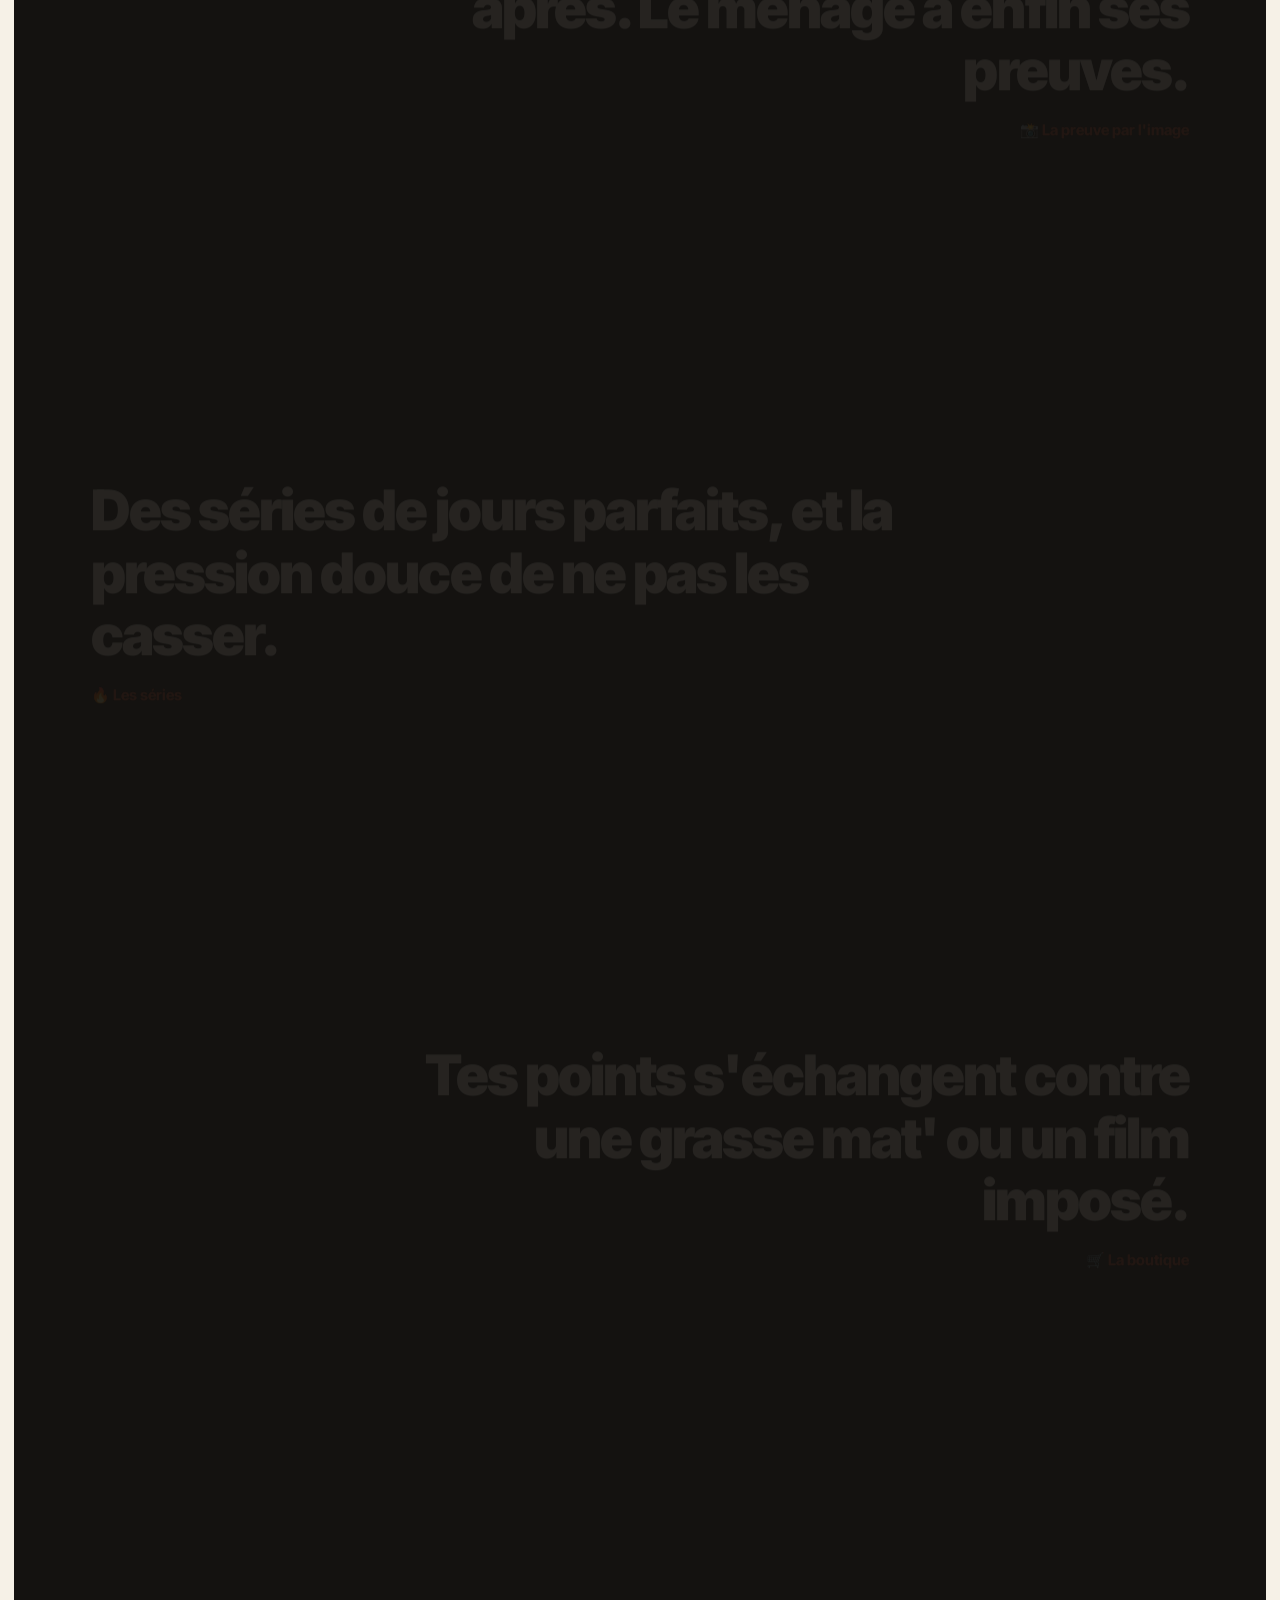
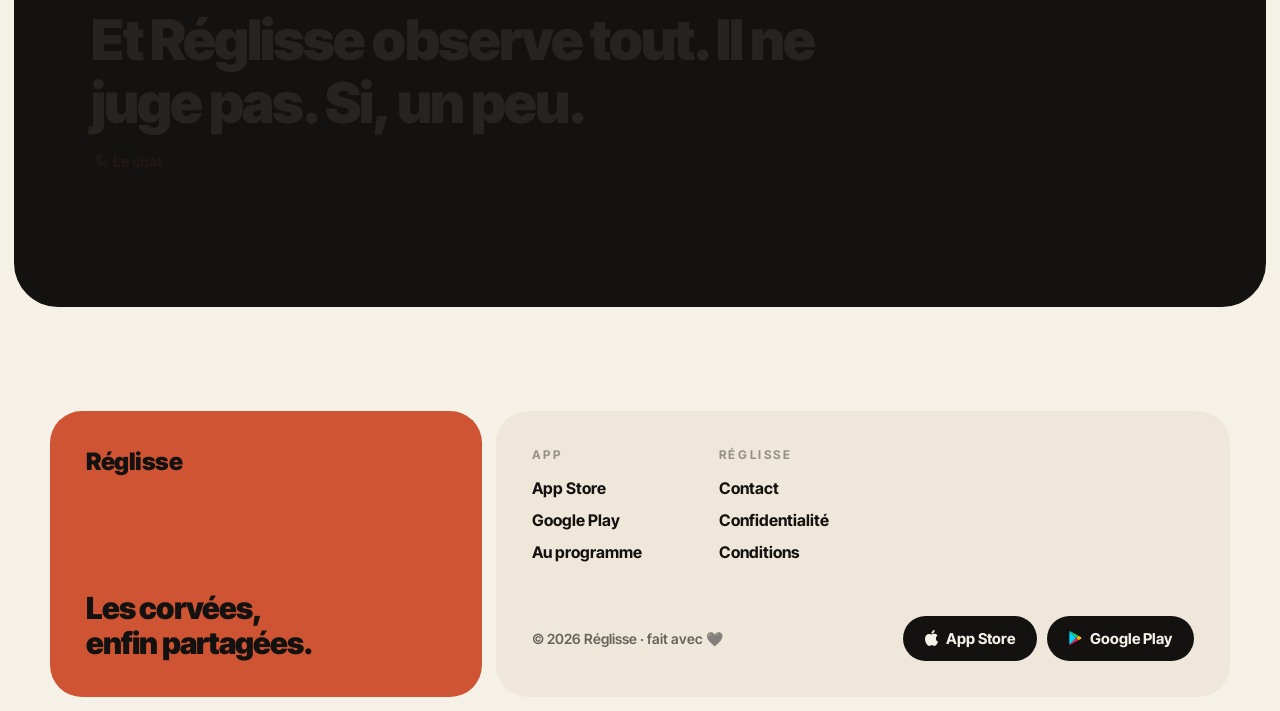
==== commit 113d0e4f: "Accueil : vrai logo Google Play (triangle multicolore, degrades officiels), symboles SVG partages Co" ====
--- a/index.html
+++ b/index.html
@@ -356,6 +356,33 @@
 </head>
 <body>
 
+<!-- Logos des stores, définis une fois et réutilisés via <use>. -->
+<svg width="0" height="0" style="position:absolute" aria-hidden="true">
+    <defs>
+        <linearGradient id="gp-blue" x1="1" y1="0" x2="0" y2="1">
+            <stop offset="0" stop-color="#00A0FF"/><stop offset=".26" stop-color="#00BEFF"/><stop offset=".51" stop-color="#00D2FF"/><stop offset=".76" stop-color="#00DFFF"/><stop offset="1" stop-color="#00E3FF"/>
+        </linearGradient>
+        <linearGradient id="gp-yellow" x1="1" y1=".5" x2="0" y2=".5">
+            <stop offset="0" stop-color="#FFE000"/><stop offset=".41" stop-color="#FFBD00"/><stop offset=".78" stop-color="#FFA500"/><stop offset="1" stop-color="#FF9C00"/>
+        </linearGradient>
+        <linearGradient id="gp-red" x1="0" y1="0" x2="1" y2="1">
+            <stop offset="0" stop-color="#FF3A44"/><stop offset="1" stop-color="#C31162"/>
+        </linearGradient>
+        <linearGradient id="gp-green" x1="0" y1="1" x2="1" y2="0">
+            <stop offset="0" stop-color="#32A071"/><stop offset=".48" stop-color="#15CF74"/><stop offset="1" stop-color="#00F076"/>
+        </linearGradient>
+        <symbol id="icon-play" viewBox="9.6 6.6 24.4 27">
+            <path fill="url(#gp-blue)" d="M10.44 7.54c-.28.3-.44.76-.44 1.36v22.4c0 .6.16 1.06.44 1.36l.07.07L23.05 20.2v-.3L10.51 7.47l-.07.07z"/>
+            <path fill="url(#gp-yellow)" d="M27.23 24.38l-4.18-4.18v-.3l4.18-4.18.09.05 4.95 2.81c1.41.8 1.41 2.12 0 2.92l-4.95 2.81-.09.07z"/>
+            <path fill="url(#gp-red)" d="M27.32 24.31l-4.27-4.27-12.61 12.61c.47.49 1.24.55 2.11.06l14.77-8.4z"/>
+            <path fill="url(#gp-green)" d="M27.32 15.79L12.55 7.4c-.87-.5-1.64-.43-2.11.06l12.61 12.6 4.27-4.27z"/>
+        </symbol>
+        <symbol id="icon-apple" viewBox="0 0 814 1000">
+            <path fill="currentColor" d="M788.1 340.9c-5.8 4.5-108.2 62.2-108.2 190.5 0 148.4 130.3 200.9 134.2 202.2-.6 3.2-20.7 71.9-68.7 141.9-42.8 61.6-87.5 123.1-155.5 123.1s-85.5-39.5-164-39.5c-76.5 0-103.7 40.8-165.9 40.8s-105.6-57-155.5-127C46.7 790.7 0 663 0 541.8c0-194.4 126.4-297.5 250.8-297.5 66.1 0 121.2 43.4 162.7 43.4 39.5 0 101.1-46 176.3-46 28.5 0 130.9 2.6 198.3 99.2zm-234-181.5c31.1-36.9 53.1-88.1 53.1-139.3 0-7.1-.6-14.3-1.9-20.1-50.6 1.9-110.8 33.7-147.1 75.8-28.5 32.4-55.1 83.6-55.1 135.5 0 7.8 1.3 15.6 1.9 18.1 3.2.6 8.4 1.3 13.6 1.3 45.4 0 102.5-30.4 135.5-71.3z"/>
+        </symbol>
+    </defs>
+</svg>
+
 <nav class="nav" id="nav">
     <a class="brand" href="#top">Réglisse</a>
     <div class="nav-right">
@@ -371,8 +398,8 @@
             <h1 class="hero-title" id="hero-title">Les corvées de la maison, enfin partagées<span class="dot" id="hero-dot">.</span></h1>
             <p class="hero-sub">En coloc, en couple ou en famille. On répartit, on gagne des points, zéro embrouille.</p>
             <div class="store-btns">
-                <a class="btn-store" href="https://apps.apple.com/app/id6762408910"><svg class="store-icon" width="15" height="18" viewBox="0 0 814 1000" fill="currentColor" aria-hidden="true"><path d="M788.1 340.9c-5.8 4.5-108.2 62.2-108.2 190.5 0 148.4 130.3 200.9 134.2 202.2-.6 3.2-20.7 71.9-68.7 141.9-42.8 61.6-87.5 123.1-155.5 123.1s-85.5-39.5-164-39.5c-76.5 0-103.7 40.8-165.9 40.8s-105.6-57-155.5-127C46.7 790.7 0 663 0 541.8c0-194.4 126.4-297.5 250.8-297.5 66.1 0 121.2 43.4 162.7 43.4 39.5 0 101.1-46 176.3-46 28.5 0 130.9 2.6 198.3 99.2zm-234-181.5c31.1-36.9 53.1-88.1 53.1-139.3 0-7.1-.6-14.3-1.9-20.1-50.6 1.9-110.8 33.7-147.1 75.8-28.5 32.4-55.1 83.6-55.1 135.5 0 7.8 1.3 15.6 1.9 18.1 3.2.6 8.4 1.3 13.6 1.3 45.4 0 102.5-30.4 135.5-71.3z"/></svg> App Store</a>
-                <a class="btn-store" href="https://play.google.com/store/apps/details?id=dev.asidequest.reglisse"><svg class="store-icon" width="15" height="16" viewBox="0 0 14 16" fill="currentColor" aria-hidden="true"><path d="M0 .9C0 .2.8-.2 1.4.2l12 7.1c.6.4.6 1.1 0 1.4l-12 7.1c-.6.4-1.4 0-1.4-.7z"/></svg> Google Play</a>
+                <a class="btn-store" href="https://apps.apple.com/app/id6762408910"><svg class="store-icon" width="15" height="18" aria-hidden="true"><use href="#icon-apple"/></svg> App Store</a>
+                <a class="btn-store" href="https://play.google.com/store/apps/details?id=dev.asidequest.reglisse"><svg class="store-icon" width="15" height="16" aria-hidden="true"><use href="#icon-play"/></svg> Google Play</a>
             </div>
             <div class="hero-cat">
                 <div class="bubble">« Sors les poubelles, ou je balance ton score à tout le groupe. 😼 »</div>
@@ -444,8 +471,8 @@
                 <div class="foot-bottom">
                     <div class="copyright">© 2026 Réglisse · fait avec 🖤</div>
                     <div class="store-minis">
-                        <a class="btn-store-mini" href="https://apps.apple.com/app/id6762408910"><svg class="store-icon" width="13" height="16" viewBox="0 0 814 1000" fill="currentColor" aria-hidden="true"><path d="M788.1 340.9c-5.8 4.5-108.2 62.2-108.2 190.5 0 148.4 130.3 200.9 134.2 202.2-.6 3.2-20.7 71.9-68.7 141.9-42.8 61.6-87.5 123.1-155.5 123.1s-85.5-39.5-164-39.5c-76.5 0-103.7 40.8-165.9 40.8s-105.6-57-155.5-127C46.7 790.7 0 663 0 541.8c0-194.4 126.4-297.5 250.8-297.5 66.1 0 121.2 43.4 162.7 43.4 39.5 0 101.1-46 176.3-46 28.5 0 130.9 2.6 198.3 99.2zm-234-181.5c31.1-36.9 53.1-88.1 53.1-139.3 0-7.1-.6-14.3-1.9-20.1-50.6 1.9-110.8 33.7-147.1 75.8-28.5 32.4-55.1 83.6-55.1 135.5 0 7.8 1.3 15.6 1.9 18.1 3.2.6 8.4 1.3 13.6 1.3 45.4 0 102.5-30.4 135.5-71.3z"/></svg> App Store</a>
-                        <a class="btn-store-mini" href="https://play.google.com/store/apps/details?id=dev.asidequest.reglisse"><svg class="store-icon" width="13" height="14" viewBox="0 0 14 16" fill="currentColor" aria-hidden="true"><path d="M0 .9C0 .2.8-.2 1.4.2l12 7.1c.6.4.6 1.1 0 1.4l-12 7.1c-.6.4-1.4 0-1.4-.7z"/></svg> Google Play</a>
+                        <a class="btn-store-mini" href="https://apps.apple.com/app/id6762408910"><svg class="store-icon" width="13" height="16" aria-hidden="true"><use href="#icon-apple"/></svg> App Store</a>
+                        <a class="btn-store-mini" href="https://play.google.com/store/apps/details?id=dev.asidequest.reglisse"><svg class="store-icon" width="13" height="14" aria-hidden="true"><use href="#icon-play"/></svg> Google Play</a>
                     </div>
                 </div>
             </div>
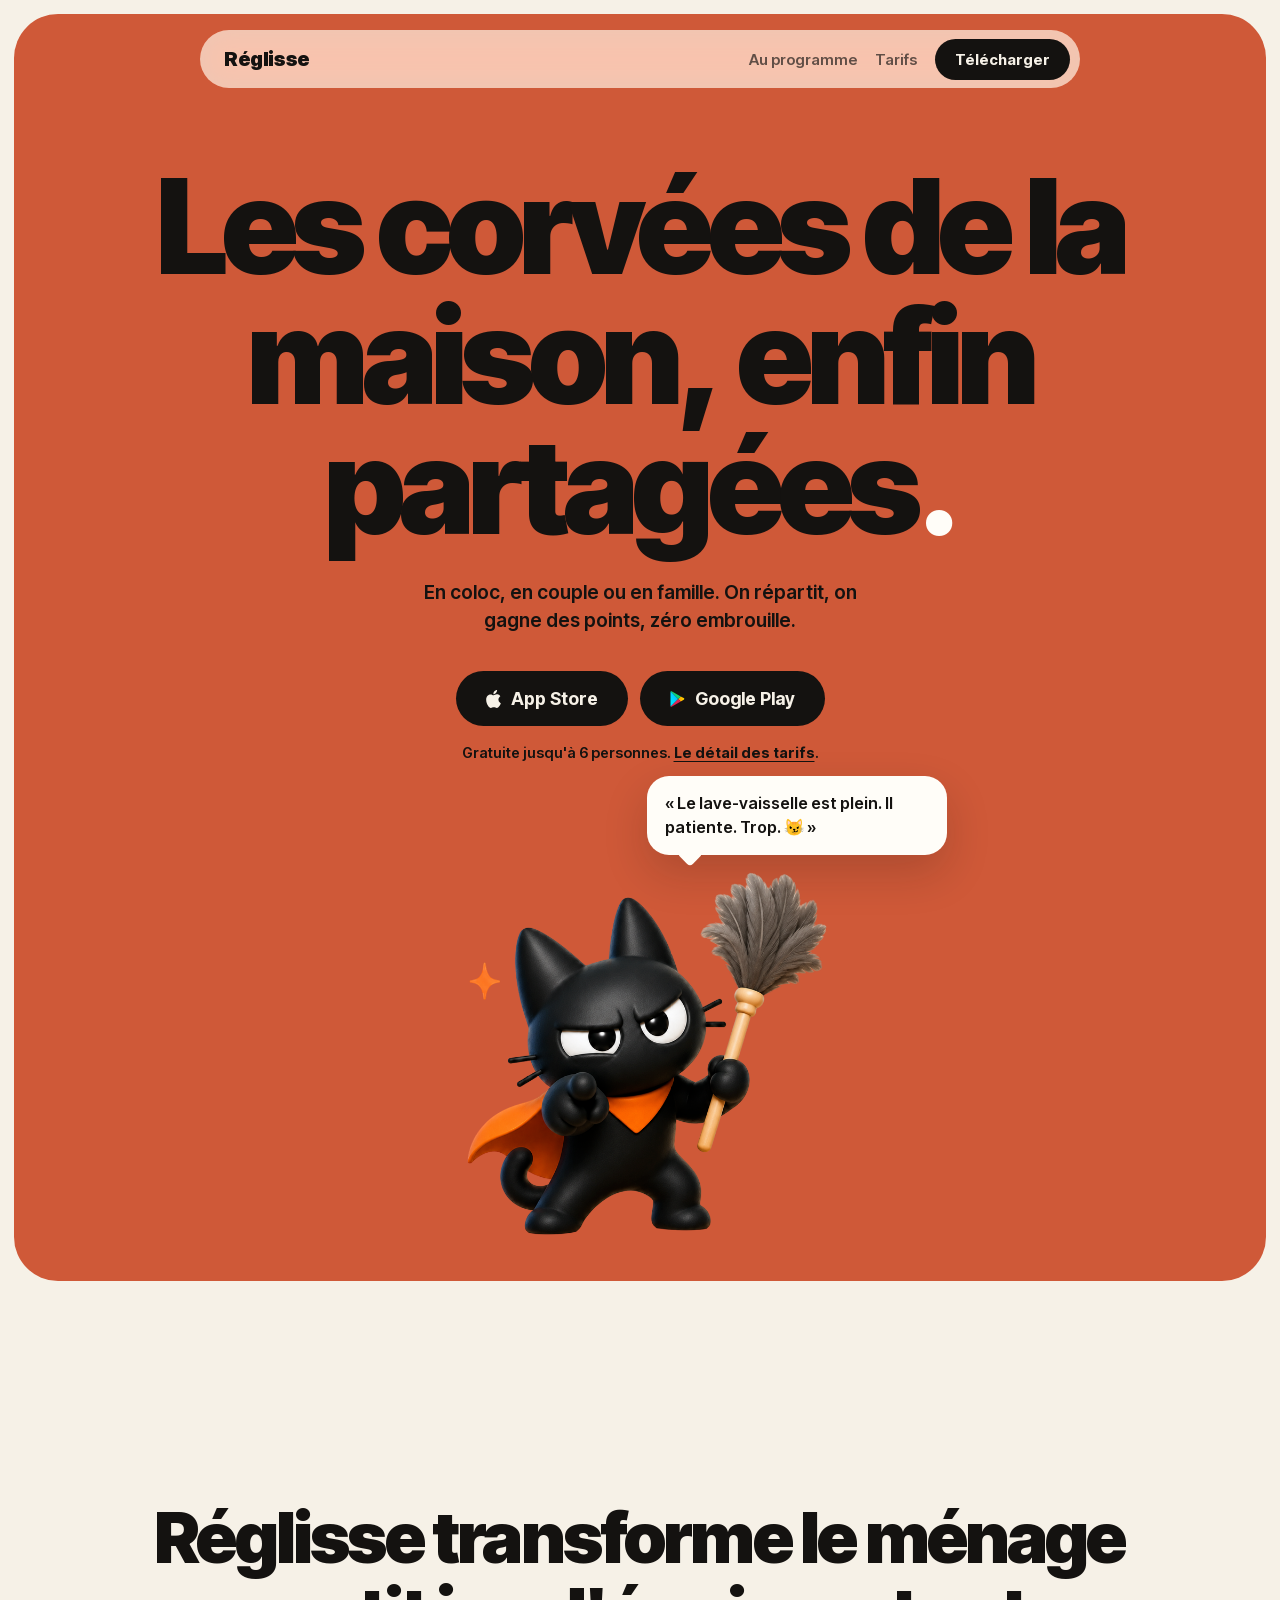
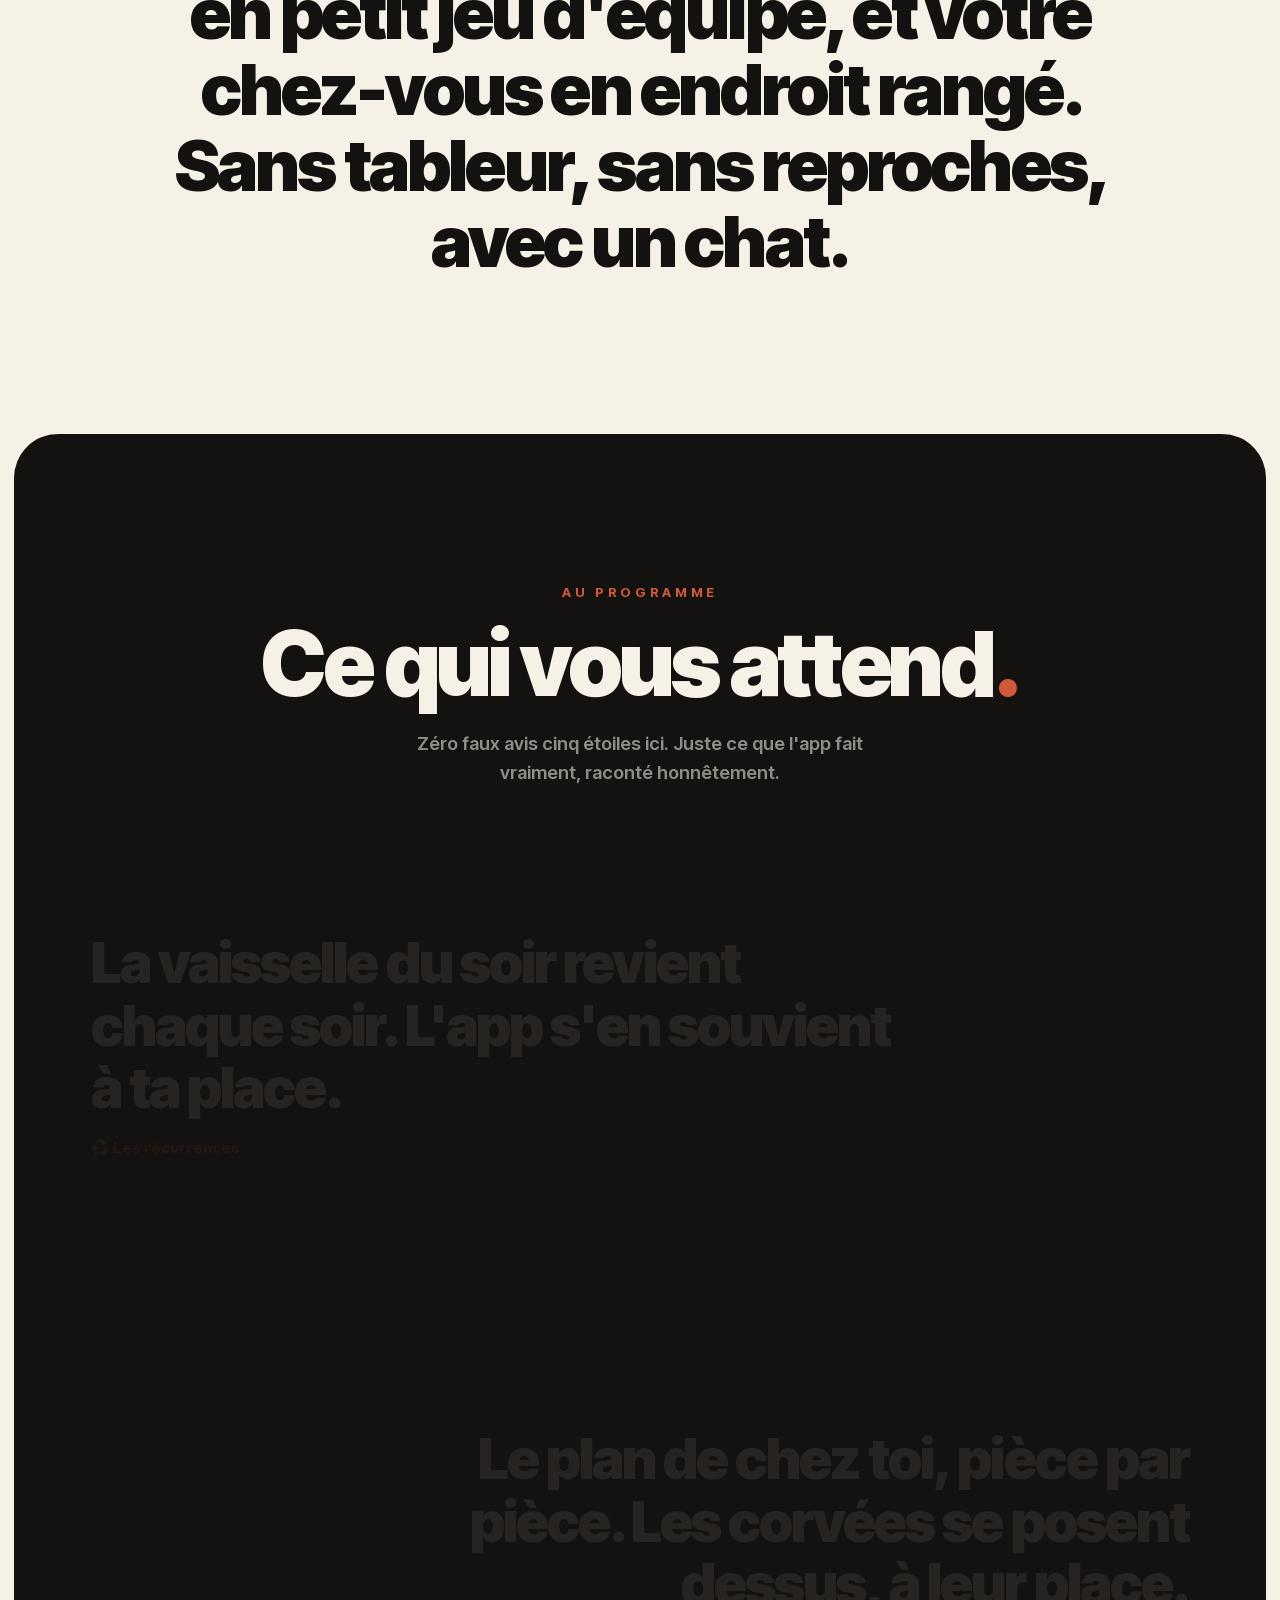
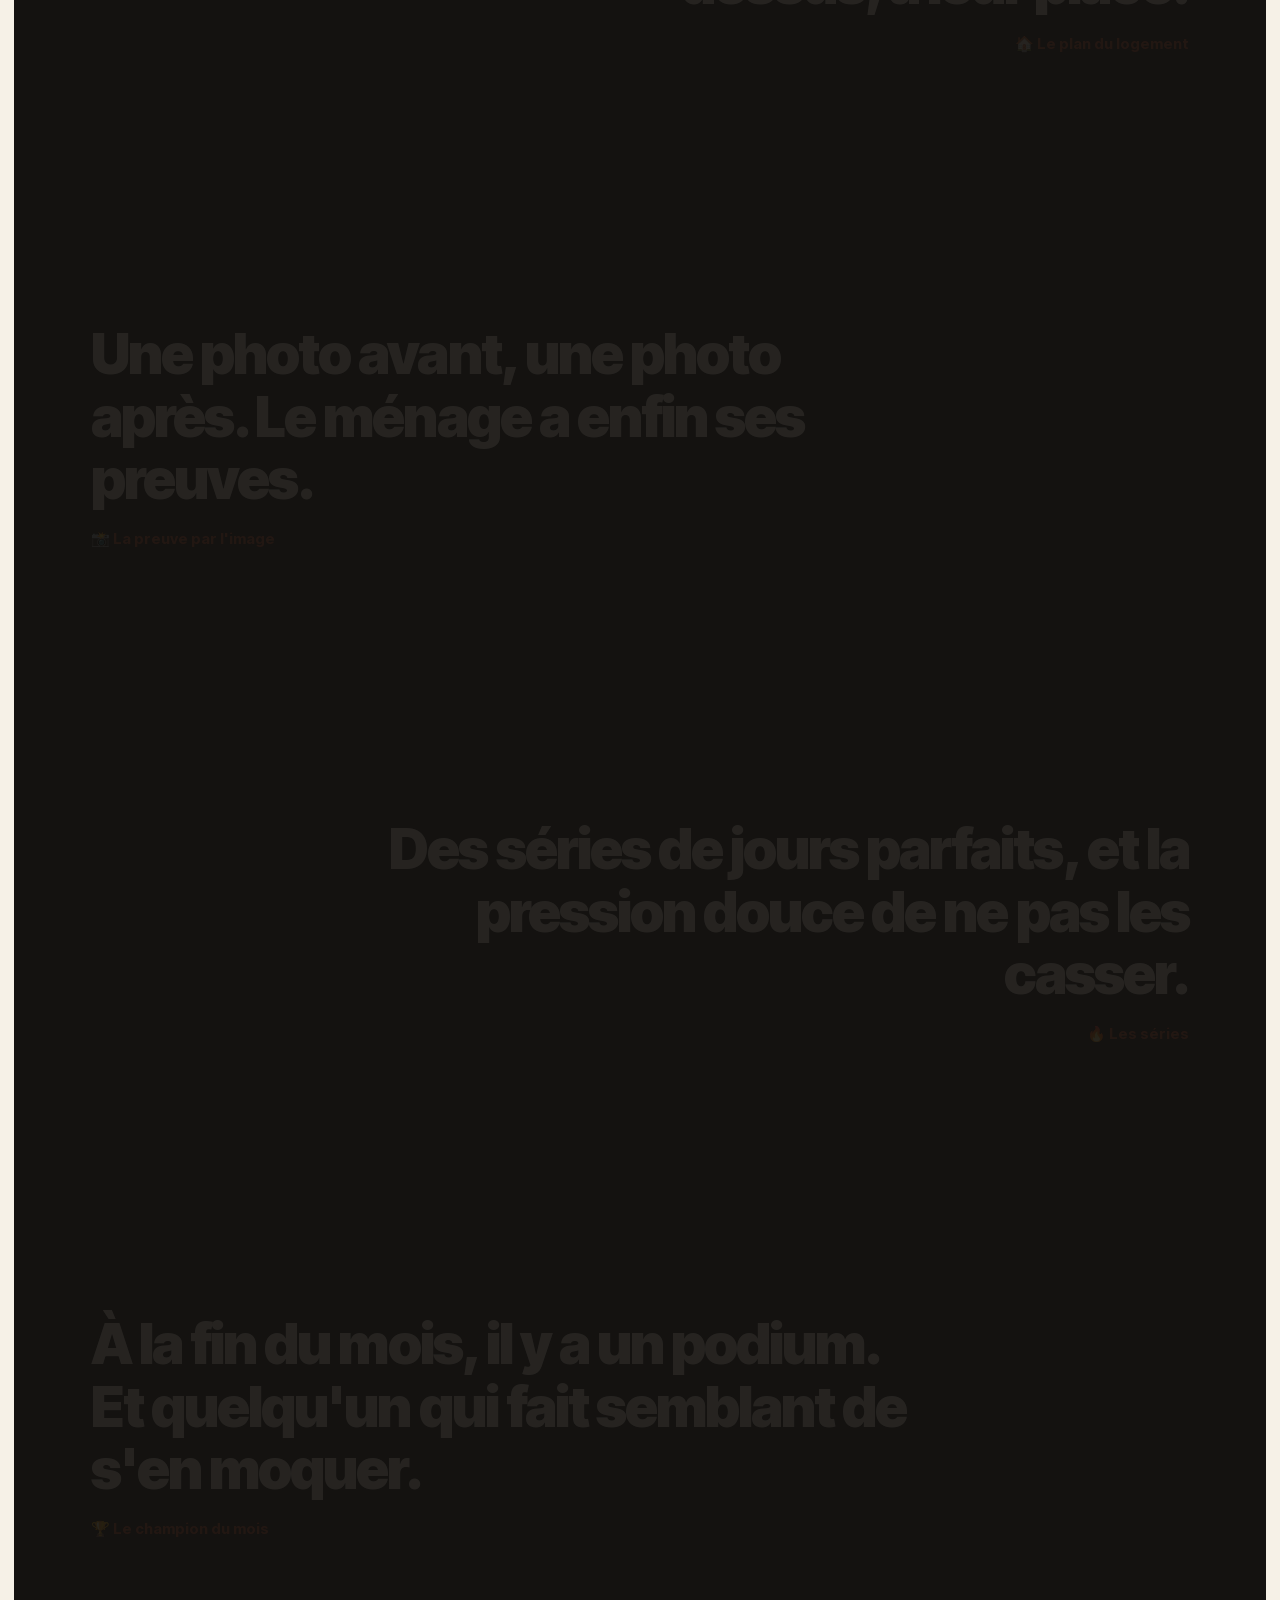
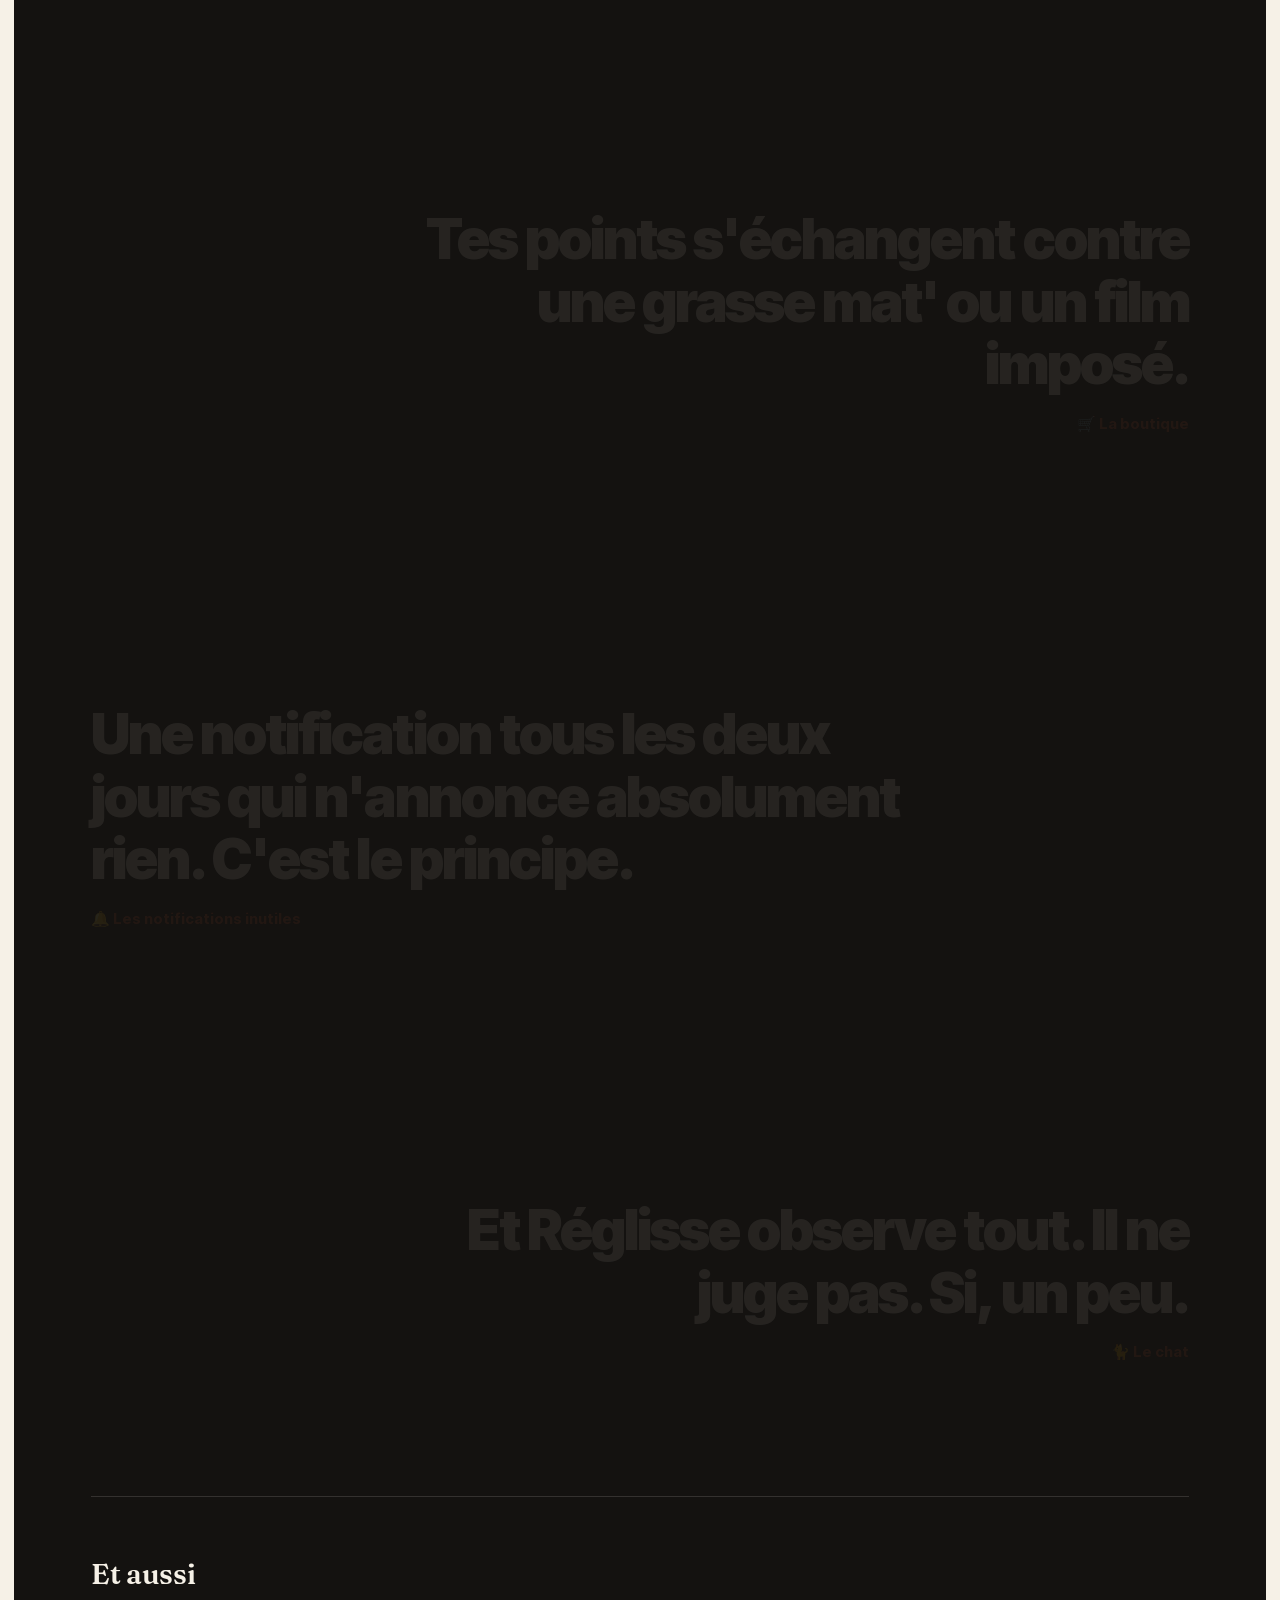
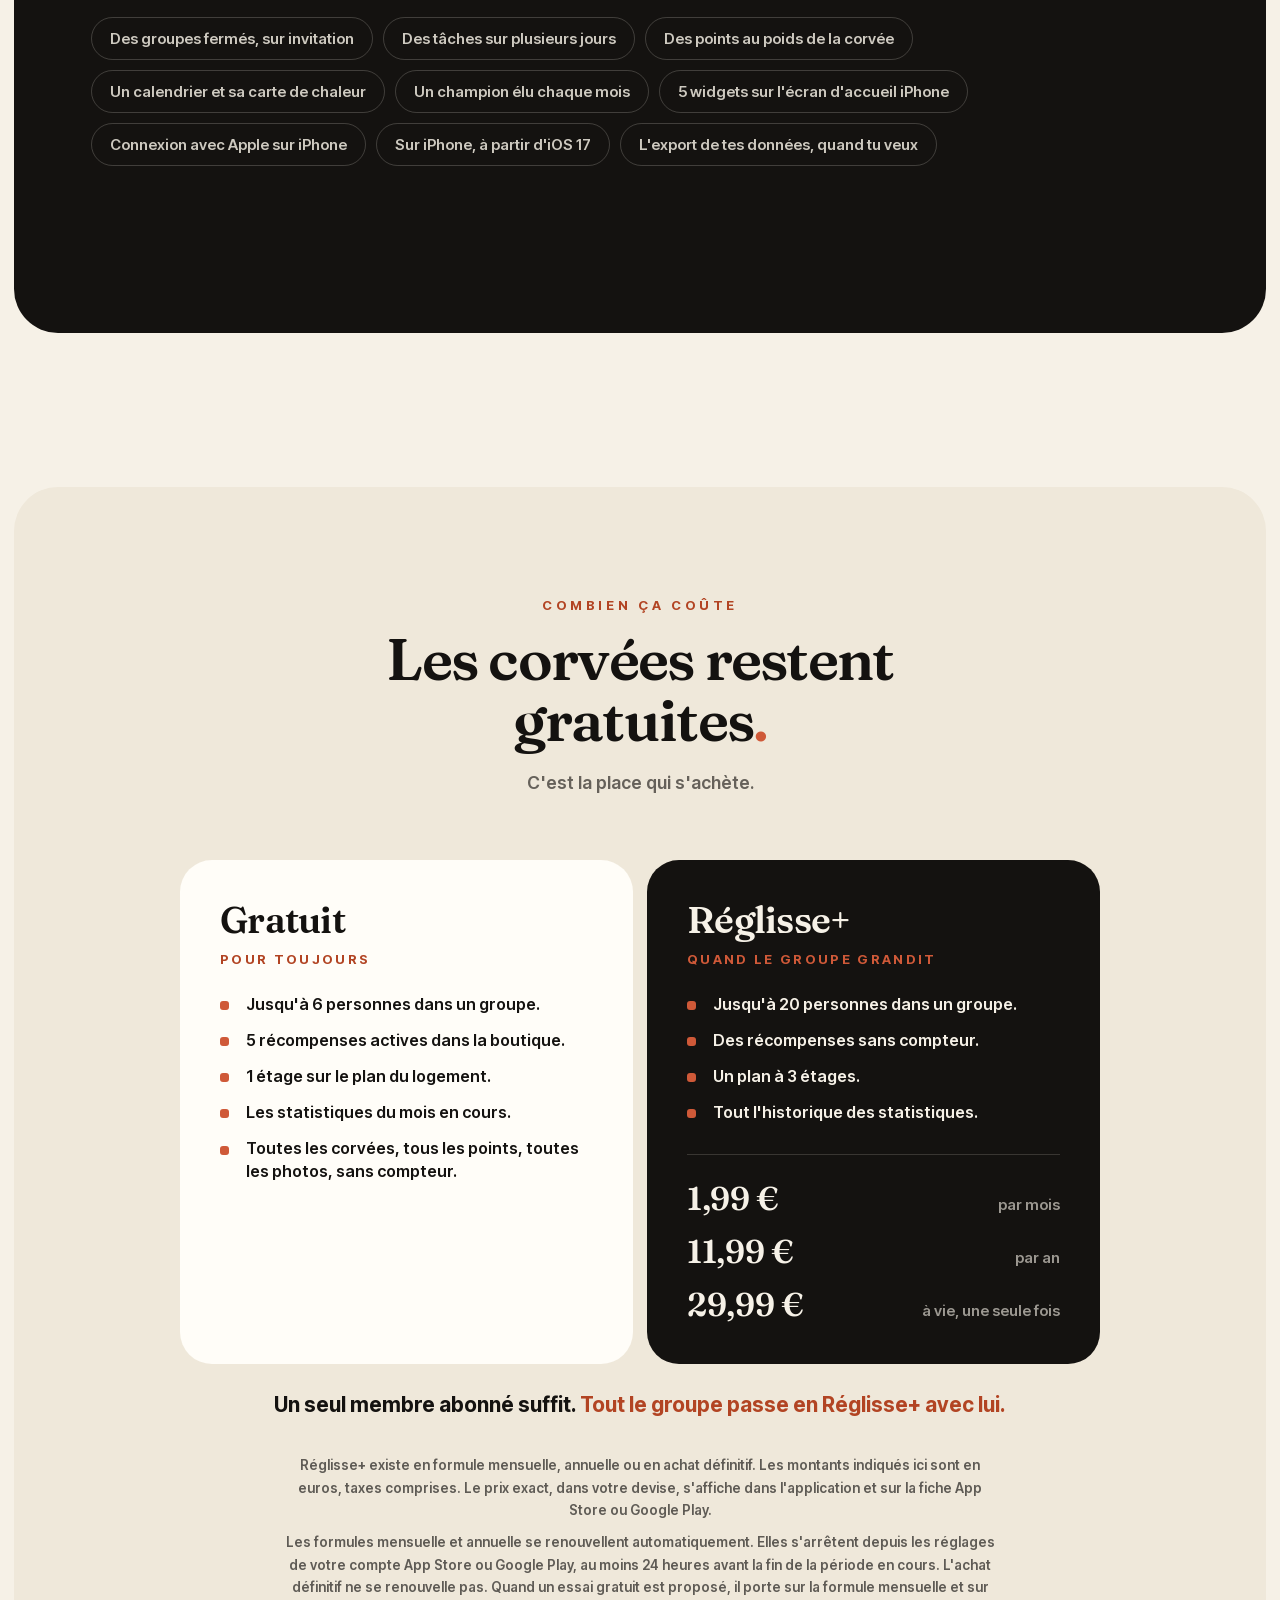
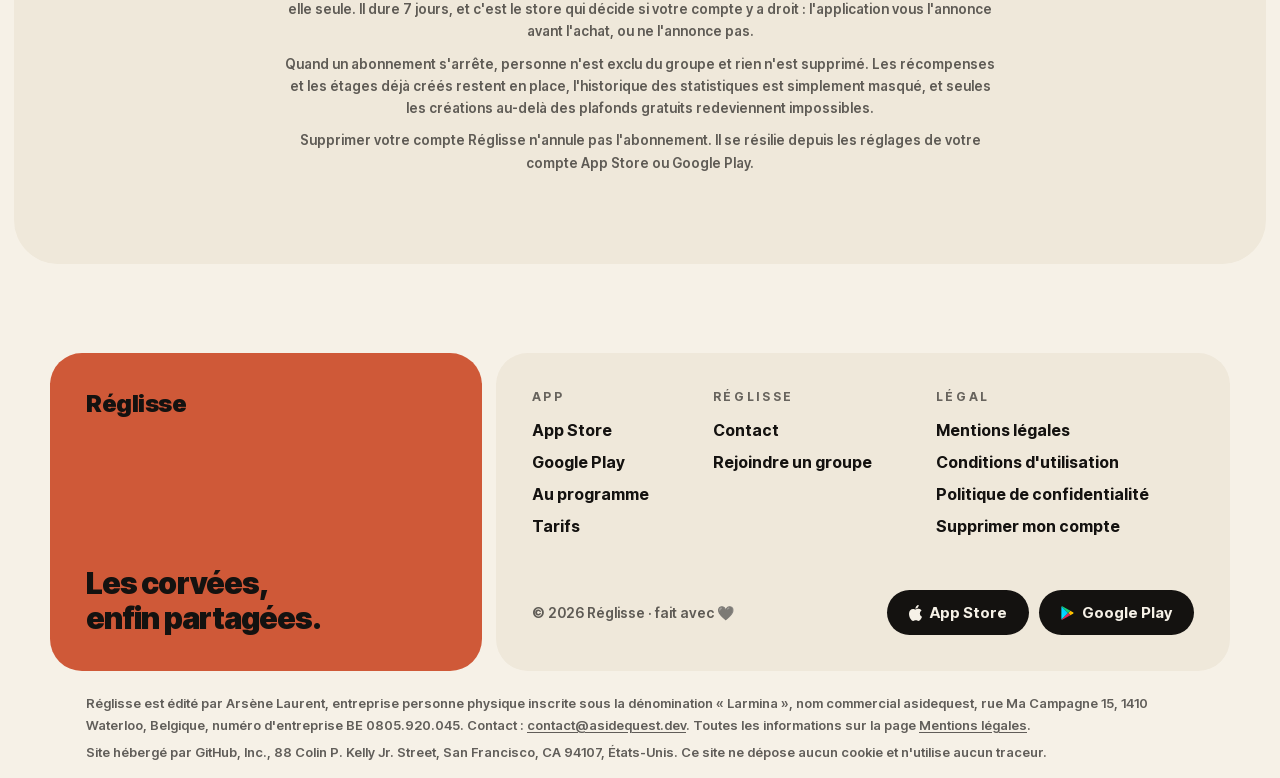
==== commit 38093dfa: "Refonte legale complete : CGU, confidentialite, mentions legales, landing Les documents dataient du " ====
--- a/index.html
+++ b/index.html
@@ -3,34 +3,134 @@
 <head>
     <meta charset="UTF-8">
     <meta name="viewport" content="width=device-width, initial-scale=1.0, viewport-fit=cover">
+    <meta name="color-scheme" content="light">
+    <meta name="theme-color" content="#F6F1E7">
     <title>Réglisse · Les corvées, enfin partagées.</title>
-    <meta name="description" content="L'app qui transforme le ménage en petit jeu d'équipe. En coloc, en couple ou en famille : on répartit, on gagne des points, zéro embrouille.">
+    <meta name="description" content="L'app qui transforme les corvées en petit jeu d'équipe. En coloc, en couple ou en famille : on répartit, on gagne des points, zéro embrouille. Gratuite jusqu'à 6 personnes.">
+    <link rel="canonical" href="https://laurentarsene.github.io/done-privacy/">
+    <meta property="og:site_name" content="Réglisse">
+    <meta property="og:locale" content="fr_FR">
     <meta property="og:title" content="Réglisse · Les corvées, enfin partagées.">
     <meta property="og:description" content="Le ménage en petit jeu d'équipe. On répartit, on gagne des points, zéro embrouille. Et il y a un chat.">
     <meta property="og:image" content="https://laurentarsene.github.io/done-privacy/og.png?v=3">
+    <meta property="og:image:alt" content="Réglisse, le chat noir de l'app, un plumeau à la patte.">
     <meta property="og:url" content="https://laurentarsene.github.io/done-privacy/">
     <meta property="og:type" content="website">
     <meta name="twitter:card" content="summary_large_image">
-    <link rel="preconnect" href="https://fonts.googleapis.com">
-    <link rel="preconnect" href="https://fonts.gstatic.com" crossorigin>
-    <link href="https://fonts.googleapis.com/css2?family=Inter+Tight:wght@500;600;700;900&display=swap" rel="stylesheet">
+    <meta name="twitter:title" content="Réglisse · Les corvées, enfin partagées.">
+    <meta name="twitter:description" content="Le ménage en petit jeu d'équipe. On répartit, on gagne des points, zéro embrouille. Et il y a un chat.">
+    <meta name="twitter:image" content="https://laurentarsene.github.io/done-privacy/og.png?v=3">
+    <link rel="icon" type="image/png" sizes="32x32" href="assets/favicon-32.png">
+    <link rel="icon" type="image/png" sizes="192x192" href="assets/favicon-192.png">
+    <link rel="apple-touch-icon" href="assets/apple-touch-icon.png">
+
+    <!-- Les apparitions au scroll ne masquent quelque chose que si cette classe est
+         posée. Le script est ici, tout en haut, donc exécuté avant le premier rendu :
+         aucun clignotement. Et s'il ne s'exécute pas, faute de JavaScript ou parce
+         qu'il échoue, rien n'est jamais caché et la page reste entièrement lisible. -->
+    <script>document.documentElement.classList.add("js");</script>
+
+    <!-- POLICES : aucun appel à Google Fonts.
+         Un chargement distant transmet l'adresse IP de chaque visiteur à Google sans
+         son consentement, ce qui n'a rien à faire sur ce site. Tout est hébergé ici.
+
+         Fraunces est la police de l'app elle-même : les fichiers viennent de
+         booh/Design/Fonts/ (Fraunces144ptSoft-Regular et Fraunces9pt-SemiBold),
+         réduits au latin et convertis en woff2. Le site et l'app ont donc
+         exactement la même typographie de titre.
+
+         Inter Tight est découpée en deux jeux par plage Unicode : une page en
+         français ne télécharge que le jeu « latin », soit 44 Ko par graisse. Le jeu
+         « ext » n'est récupéré que si un caractère d'Europe centrale apparaît, par
+         exemple dans le nom d'un groupe.
+
+         Les deux familles sont sous licence SIL Open Font License, l'auto-hébergement
+         est autorisé. -->
     <style>
+        @font-face {
+            font-family: "Inter Tight";
+            src: url("assets/fonts/inter-tight-600.woff2") format("woff2");
+            font-weight: 600; font-style: normal; font-display: swap;
+            unicode-range: U+0000-00FF, U+0131, U+0152-0153, U+02BB-02BC, U+02C6, U+02DA, U+02DC, U+0304, U+0308, U+0329, U+2000-206F, U+20AC, U+2122, U+2191, U+2193, U+2212, U+2215, U+FEFF, U+FFFD;
+        }
+        @font-face {
+            font-family: "Inter Tight";
+            src: url("assets/fonts/inter-tight-600-ext.woff2") format("woff2");
+            font-weight: 600; font-style: normal; font-display: swap;
+            unicode-range: U+0100-02BA, U+02BD-02C5, U+02C7-02CC, U+02CE-02D7, U+02DD-02FF, U+0304, U+0308, U+0329, U+1D00-1DBF, U+1E00-1E9F, U+1EF2-1EFF, U+2020, U+20A0-20AB, U+20AD-20C0, U+2113, U+2C60-2C7F, U+A720-A7FF;
+        }
+        @font-face {
+            font-family: "Inter Tight";
+            src: url("assets/fonts/inter-tight-700.woff2") format("woff2");
+            font-weight: 700; font-style: normal; font-display: swap;
+            unicode-range: U+0000-00FF, U+0131, U+0152-0153, U+02BB-02BC, U+02C6, U+02DA, U+02DC, U+0304, U+0308, U+0329, U+2000-206F, U+20AC, U+2122, U+2191, U+2193, U+2212, U+2215, U+FEFF, U+FFFD;
+        }
+        @font-face {
+            font-family: "Inter Tight";
+            src: url("assets/fonts/inter-tight-700-ext.woff2") format("woff2");
+            font-weight: 700; font-style: normal; font-display: swap;
+            unicode-range: U+0100-02BA, U+02BD-02C5, U+02C7-02CC, U+02CE-02D7, U+02DD-02FF, U+0304, U+0308, U+0329, U+1D00-1DBF, U+1E00-1E9F, U+1EF2-1EFF, U+2020, U+20A0-20AB, U+20AD-20C0, U+2113, U+2C60-2C7F, U+A720-A7FF;
+        }
+        @font-face {
+            font-family: "Inter Tight";
+            src: url("assets/fonts/inter-tight-900.woff2") format("woff2");
+            font-weight: 900; font-style: normal; font-display: swap;
+            unicode-range: U+0000-00FF, U+0131, U+0152-0153, U+02BB-02BC, U+02C6, U+02DA, U+02DC, U+0304, U+0308, U+0329, U+2000-206F, U+20AC, U+2122, U+2191, U+2193, U+2212, U+2215, U+FEFF, U+FFFD;
+        }
+        @font-face {
+            font-family: "Inter Tight";
+            src: url("assets/fonts/inter-tight-900-ext.woff2") format("woff2");
+            font-weight: 900; font-style: normal; font-display: swap;
+            unicode-range: U+0100-02BA, U+02BD-02C5, U+02C7-02CC, U+02CE-02D7, U+02DD-02FF, U+0304, U+0308, U+0329, U+1D00-1DBF, U+1E00-1E9F, U+1EF2-1EFF, U+2020, U+20A0-20AB, U+20AD-20C0, U+2113, U+2C60-2C7F, U+A720-A7FF;
+        }
+        /* Repli métrique : les polices système recalées sur les vraies métriques
+           d'Inter Tight, mesurées dans le fichier woff2 (unitsPerEm 2048, ascender
+           1984, descender 494) et sur la largeur moyenne des bas-de-casse comparée
+           à celle d'Helvetica. Le titre du héros ne saute donc pas au swap. */
+        @font-face {
+            font-family: "Inter Tight Repli";
+            src: local("Helvetica Neue"), local("HelveticaNeue"), local("Segoe UI"), local("Roboto"), local("Arial");
+            size-adjust: 99.3%;
+            ascent-override: 96.88%;
+            descent-override: 24.12%;
+            line-gap-override: 0%;
+        }
+        @font-face {
+            font-family: "Fraunces";
+            src: url("assets/fonts/fraunces-400.woff2") format("woff2");
+            font-weight: 400; font-style: normal; font-display: swap;
+        }
+        @font-face {
+            font-family: "Fraunces";
+            src: url("assets/fonts/fraunces-600.woff2") format("woff2");
+            font-weight: 600; font-style: normal; font-display: swap;
+        }
+
         :root {
-            --coral: #CE5433;
-            --coral-deep: #B94724;
+            /* Corail du héro et des accents sur fond sombre. Éclairci de 1 % de
+               luminosité : sur l'ancien #CE5433, aucun texte de taille courante ne
+               pouvait atteindre 4,5:1, l'encre plafonnait à 4,40:1. */
+            --coral: #CF5938;
+            /* Corail des textes posés sur le crème, assombri : l'ancien #B94724
+               donnait 4,32:1 sur la carte crème, sous le seuil AA. */
+            --coral-deep: #B24423;
             --cream: #F6F1E7;
             --cream-card: #EFE8DA;
             --ink: #141210;
-            --ink-soft: rgba(20, 18, 16, 0.62);
+            /* 0,66 et non 0,62 : sous la nav translucide posée sur le corail du héro,
+               les liens de navigation tombaient à 4,42:1. */
+            --ink-soft: rgba(20, 18, 16, 0.66);
             --white-warm: #FFFDF8;
             --radius: 44px;
             --gutter: 14px;
             --nav-h: 58px;
+            --sans: "Inter Tight", "Inter Tight Repli", -apple-system, BlinkMacSystemFont, "Segoe UI", Roboto, sans-serif;
+            --serif: "Fraunces", "New York", "Iowan Old Style", Georgia, "Times New Roman", serif;
         }
         * { margin: 0; padding: 0; box-sizing: border-box; }
-        html { scroll-behavior: smooth; }
+        html { scroll-behavior: smooth; color-scheme: light; }
         body {
-            font-family: "Inter Tight", -apple-system, BlinkMacSystemFont, sans-serif;
+            font-family: var(--sans);
             background: var(--cream);
             color: var(--ink);
             -webkit-font-smoothing: antialiased;
@@ -38,6 +138,7 @@
         }
         a { color: inherit; text-decoration: none; }
         section, footer { scroll-margin-top: calc(var(--nav-h) + 24px); }
+        :focus-visible { outline: 3px solid var(--coral); outline-offset: 3px; border-radius: 4px; }
 
         /* ===== Nav pilule flottante ===== */
         .nav {
@@ -115,7 +216,8 @@
         .hero-sub {
             font-size: clamp(1rem, 2vw, 1.2rem);
             font-weight: 600;
-            color: rgba(20, 18, 16, 0.55);
+            /* Encre pleine : à 55 % d'opacité, la phrase tombait à 2,43:1 sur le corail. */
+            color: var(--ink);
             max-width: 38ch;
             margin: 26px auto 0;
             line-height: 1.5;
@@ -146,6 +248,17 @@
         }
         .btn-store:hover { transform: scale(1.04); }
         .store-icon { flex-shrink: 0; }
+        .hero-note {
+            margin-top: 18px;
+            font-size: 14.5px;
+            font-weight: 600;
+            /* Même raison que le sous-titre : 2,43:1 sur le corail, il faut l'encre pleine. */
+            color: var(--ink);
+            opacity: 0;
+            animation: fadeUp 0.8s ease 0.85s forwards;
+        }
+        /* Le lien passe en encre pleine : c'est la partie cliquable, elle doit se voir. */
+        .hero-note a { color: var(--ink); font-weight: 700; text-decoration: underline; text-underline-offset: 3px; }
         @keyframes fadeUp { from { opacity: 0; transform: translateY(16px); } to { opacity: 1; transform: none; } }
 
         .hero-cat {
@@ -190,7 +303,7 @@
         @keyframes bubbleIn { from { opacity: 0; transform: translateY(14px) scale(0.92); } to { opacity: 1; transform: none; } }
 
         /* ===== Manifeste : les mots s'allument au scroll ===== */
-        .manifesto { padding: clamp(110px, 16vw, 210px) 24px; }
+        .manifesto { padding: clamp(110px, 16vw, 210px) 24px clamp(90px, 12vw, 160px); }
         .manifesto p {
             font-size: clamp(2rem, 6vw, 4.4rem);
             font-weight: 900;
@@ -200,8 +313,31 @@
             margin: 0 auto;
             text-align: center;
         }
-        .manifesto .word { color: rgba(20, 18, 16, 0.16); transition: color 0.35s ease; }
+        .manifesto .word { transition: color 0.35s ease; }
+        .js .manifesto .word { color: rgba(20, 18, 16, 0.16); }
         .manifesto .word.lit { color: var(--ink); }
+
+        /* ===== Révélations au scroll (tarifs, pied de page) =====
+           Tout ce qui est caché au départ l'est derrière .js, la classe que le script
+           d'en-tête pose sur <html>. Sans JavaScript, ou si ce script échoue, aucune
+           de ces règles ne s'applique : la page s'affiche en entier, d'emblée. */
+        .reveal {
+            transition: opacity 0.7s ease, transform 0.7s cubic-bezier(0.22, 1, 0.36, 1);
+        }
+        .js .reveal { opacity: 0; transform: translateY(24px); }
+        .reveal.in { opacity: 1; transform: none; }
+
+
+        .fallback .fb-cat { font-size: 30px; }
+        .fallback .fb-txt { font-size: 13px; font-weight: 700; color: rgba(20, 18, 16, 0.42); }
+        .shot figcaption {
+            margin-top: 16px;
+            text-align: center;
+            font-size: 15px;
+            font-weight: 700;
+            color: var(--ink-soft);
+            line-height: 1.4;
+        }
 
         /* ===== Au programme ===== */
         .stories-wrap { padding: 0 var(--gutter) var(--gutter); }
@@ -211,14 +347,40 @@
             border-radius: var(--radius);
             padding: clamp(90px, 12vw, 150px) clamp(24px, 6vw, 90px) clamp(100px, 13vw, 170px);
         }
-        .stories-head { text-align: center; margin-bottom: clamp(70px, 9vw, 120px); }
+        /* En-tête de section, sur fond clair. Partagé par la section Tarifs et,
+           pour le surtitre seul, par la section Au programme sur fond sombre. */
         .eyebrow {
             font-size: 13px;
             font-weight: 700;
             letter-spacing: 0.28em;
             text-transform: uppercase;
-            color: var(--coral);
-        }
+            /* Sur fond clair, le corail du héro ne donne que 3,49:1 : on prend le corail profond. */
+            color: var(--coral-deep);
+        }
+        /* Le même surtitre, mais posé sur la carte encre : là, c'est le corail clair qui porte. */
+        .stories-head .eyebrow { color: var(--coral); }
+        .section-head { text-align: center; margin-bottom: clamp(40px, 5vw, 64px); }
+        .section-head h2 {
+            font-family: "Fraunces", Georgia, "Times New Roman", serif;
+            font-size: clamp(2.1rem, 5.4vw, 3.6rem);
+            font-weight: 600;
+            letter-spacing: -0.03em;
+            line-height: 1.06;
+            color: var(--ink);
+            margin: 16px auto 0;
+            max-width: 18ch;
+        }
+        .section-head h2 .dot-orange { color: var(--coral); }
+        .section-head p {
+            font-size: clamp(0.95rem, 1.7vw, 1.1rem);
+            font-weight: 600;
+            /* 0,66 et non 0,60 : sur la carte crème, 0,60 ne donnait que 4,21:1. */
+            color: rgba(31, 27, 24, 0.66);
+            max-width: 46ch;
+            margin: 18px auto 0;
+            line-height: 1.55;
+        }
+        .stories-head { text-align: center; margin-bottom: clamp(70px, 9vw, 120px); }
         .stories h2 {
             font-size: clamp(2.6rem, 7.5vw, 5.6rem);
             font-weight: 900;
@@ -239,11 +401,10 @@
         .quote {
             max-width: 75%;
             /* Espacement en hauteur d'écran : chaque phrase a son propre moment de scroll. */
-            margin: 0 0 clamp(160px, 38vh, 340px);
-            opacity: 0.13;
-            transform: translateY(22px);
+            margin: 0 0 clamp(140px, 30vh, 290px);
             will-change: opacity, transform;
         }
+        .js .quote { opacity: 0.13; transform: translateY(22px); }
         .quote:last-of-type { margin-bottom: 0; }
         .quote.right { margin-left: auto; text-align: right; }
         .quote blockquote {
@@ -258,6 +419,120 @@
             font-weight: 700;
             color: var(--coral);
         }
+        .aussi {
+            margin-top: clamp(100px, 13vw, 170px);
+            border-top: 1px solid rgba(246, 241, 231, 0.14);
+            padding-top: clamp(40px, 5vw, 60px);
+        }
+        .aussi h3 {
+            font-family: var(--serif);
+            font-weight: 600;
+            font-size: clamp(1.3rem, 2.4vw, 1.75rem);
+            letter-spacing: -0.01em;
+            margin-bottom: 26px;
+        }
+        .chips { display: flex; flex-wrap: wrap; gap: 10px; }
+        .chip {
+            border: 1px solid rgba(246, 241, 231, 0.2);
+            border-radius: 999px;
+            padding: 11px 18px;
+            font-size: 15px;
+            font-weight: 600;
+            color: rgba(246, 241, 231, 0.82);
+        }
+
+        /* ===== Combien ça coûte ===== */
+        .prix-wrap { padding: clamp(80px, 11vw, 140px) var(--gutter) 0; }
+        .prix {
+            background: var(--cream-card);
+            border-radius: var(--radius);
+            padding: clamp(60px, 9vw, 110px) clamp(22px, 5vw, 80px) clamp(54px, 8vw, 90px);
+        }
+        .prix-grid {
+            display: grid;
+            grid-template-columns: 1fr 1fr;
+            gap: 14px;
+            max-width: 920px;
+            margin: 0 auto;
+        }
+        .plan {
+            background: var(--white-warm);
+            border-radius: 32px;
+            padding: clamp(26px, 3.4vw, 40px);
+            display: flex;
+            flex-direction: column;
+        }
+        .plan.plus { background: var(--ink); color: var(--cream); }
+        .plan-name {
+            font-family: var(--serif);
+            font-weight: 600;
+            font-size: clamp(1.7rem, 3vw, 2.3rem);
+            letter-spacing: -0.02em;
+            line-height: 1.1;
+        }
+        .plan-tag {
+            font-size: 13px;
+            font-weight: 700;
+            letter-spacing: 0.18em;
+            text-transform: uppercase;
+            /* Sur le blanc chaud de la carte Gratuit : 4,18:1 avec le corail clair, insuffisant. */
+            color: var(--coral-deep);
+            margin-top: 10px;
+        }
+        /* Sur la carte encre de Réglisse+, c'est l'inverse : le corail clair passe, pas le profond. */
+        .plan.plus .plan-tag { color: var(--coral); }
+        .plan ul { list-style: none; margin-top: 26px; display: grid; gap: 13px; }
+        .plan li {
+            position: relative;
+            padding-left: 26px;
+            font-size: 16px;
+            font-weight: 600;
+            line-height: 1.45;
+        }
+        .plan li::before {
+            content: "";
+            position: absolute;
+            left: 0;
+            top: 0.52em;
+            width: 9px;
+            height: 9px;
+            border-radius: 3px;
+            background: var(--coral);
+        }
+        .tarifs {
+            margin-top: 30px;
+            padding-top: 24px;
+            border-top: 1px solid rgba(246, 241, 231, 0.16);
+            display: grid;
+            gap: 14px;
+        }
+        .tarif { display: flex; align-items: baseline; justify-content: space-between; gap: 14px; }
+        .tarif .n {
+            font-family: var(--serif);
+            font-weight: 600;
+            font-size: clamp(1.5rem, 2.6vw, 2rem);
+            letter-spacing: -0.01em;
+        }
+        .tarif .u { font-size: 15px; font-weight: 600; color: rgba(246, 241, 231, 0.6); text-align: right; }
+        .prix-ensemble {
+            max-width: 920px;
+            margin: 26px auto 0;
+            text-align: center;
+            font-size: clamp(1.05rem, 2vw, 1.3rem);
+            font-weight: 700;
+            line-height: 1.45;
+        }
+        .prix-ensemble span { color: var(--coral-deep); }
+        .prix-note {
+            max-width: 720px;
+            margin: 34px auto 0;
+            font-size: 13.5px;
+            font-weight: 500;
+            line-height: 1.65;
+            color: var(--ink-soft);
+            text-align: center;
+        }
+        .prix-note p + p { margin-top: 10px; }
 
         /* ===== Footer ===== */
         footer { padding: clamp(50px, 7vw, 90px) var(--gutter) var(--gutter); }
@@ -271,10 +546,9 @@
         .foot-card {
             border-radius: 32px;
             padding: 36px;
-            opacity: 0;
-            transform: translateY(24px);
             transition: opacity 0.7s ease, transform 0.7s cubic-bezier(0.22, 1, 0.36, 1);
         }
+        .js .foot-card { opacity: 0; transform: translateY(24px); }
         .foot-card.in { opacity: 1; transform: none; }
         .foot-brand {
             background: var(--coral);
@@ -291,13 +565,14 @@
             line-height: 1.15;
         }
         .foot-links { background: var(--cream-card); transition-delay: 0.1s; }
-        .cols { display: flex; gap: clamp(40px, 6vw, 90px); flex-wrap: wrap; }
+        .cols { display: flex; gap: clamp(32px, 5vw, 80px); flex-wrap: wrap; }
         .col h4 {
             font-size: 12px;
             font-weight: 700;
             letter-spacing: 0.22em;
             text-transform: uppercase;
-            color: rgba(20, 18, 16, 0.4);
+            /* 12px en capitales interlettrées : à 0,40 d'opacité, 2,54:1 seulement. */
+            color: rgba(20, 18, 16, 0.62);
             margin-bottom: 16px;
         }
         .col a {
@@ -331,8 +606,22 @@
         }
         .btn-store-mini:hover { transform: scale(1.05); }
         .store-minis { display: flex; gap: 10px; flex-wrap: wrap; }
+        .foot-legal {
+            max-width: 1180px;
+            margin: 22px auto 0;
+            padding: 0 36px;
+            font-size: 13px;
+            font-weight: 500;
+            line-height: 1.65;
+            color: var(--ink-soft);
+        }
+        .foot-legal a { text-decoration: underline; text-underline-offset: 2px; }
+        .foot-legal p + p { margin-top: 6px; }
 
         /* ===== Mobile ===== */
+        @media (max-width: 860px) {
+            .nav-link.secondaire { display: none; }
+        }
         @media (max-width: 720px) {
             :root { --radius: 30px; --gutter: 10px; --nav-h: 52px; }
             .nav { padding: 0 8px 0 18px; }
@@ -342,16 +631,18 @@
             .hero { padding-top: calc(var(--nav-h) + 66px); }
             .bubble { right: -4%; top: -14%; }
             .quote { max-width: 100%; }
+            .prix-grid { grid-template-columns: 1fr; }
             .foot-grid { grid-template-columns: 1fr; }
             .foot-brand { min-height: 190px; }
+            .foot-legal { padding: 0 18px; }
         }
         @media (prefers-reduced-motion: reduce) {
             html { scroll-behavior: auto; }
-            .hero-title .w, .hero-sub, .store-btns, .bubble { animation: none; opacity: 1; transform: none; }
-            .foot-card, .quote { opacity: 1 !important; transform: none !important; transition: none; }
-            .manifesto .word { color: var(--ink); transition: none; }
+            .hero-title .w, .hero-sub, .store-btns, .hero-note, .bubble { animation: none; opacity: 1; transform: none; }
+            .foot-card, .quote, .reveal { opacity: 1 !important; transform: none !important; transition: none; }
+            .manifesto .word { color: var(--ink) !important; transition: none; }
             .hero-cat img { transform: none !important; }
-        }
+            }
     </style>
 </head>
 <body>
@@ -386,7 +677,8 @@
 <nav class="nav" id="nav">
     <a class="brand" href="#top">Réglisse</a>
     <div class="nav-right">
-        <a class="nav-link" href="#programme">Au programme</a>
+        <a class="nav-link secondaire" href="#programme">Au programme</a>
+        <a class="nav-link" href="#prix">Tarifs</a>
         <a class="btn-dl" href="#top">Télécharger</a>
     </div>
 </nav>
@@ -401,8 +693,9 @@
                 <a class="btn-store" href="https://apps.apple.com/app/id6762408910"><svg class="store-icon" width="15" height="18" aria-hidden="true"><use href="#icon-apple"/></svg> App Store</a>
                 <a class="btn-store" href="https://play.google.com/store/apps/details?id=dev.asidequest.reglisse"><svg class="store-icon" width="15" height="16" aria-hidden="true"><use href="#icon-play"/></svg> Google Play</a>
             </div>
+            <p class="hero-note">Gratuite jusqu'à 6 personnes. <a href="#prix">Le détail des tarifs</a>.</p>
             <div class="hero-cat">
-                <div class="bubble">« Sors les poubelles, ou je balance ton score à tout le groupe. 😼 »</div>
+                <div class="bubble">« Le lave-vaisselle est plein. Il patiente. Trop. 😼 »</div>
                 <img src="chat-hero.png" alt="Réglisse, le chat noir de l'app, plumeau en patte" id="cat" width="900" height="900">
             </div>
         </div>
@@ -411,6 +704,7 @@
     <section class="manifesto" id="manifeste">
         <p id="manifesto-text">Réglisse transforme le ménage en petit jeu d'équipe, et votre chez-vous en endroit rangé. Sans tableur, sans reproches, avec un chat.</p>
     </section>
+
 
     <section class="stories-wrap" id="programme">
         <div class="stories">
@@ -426,13 +720,23 @@
             </figure>
 
             <figure class="quote right">
+                <blockquote>Le plan de chez toi, pièce par pièce. Les corvées se posent dessus, à leur place.</blockquote>
+                <figcaption>🏠 Le plan du logement</figcaption>
+            </figure>
+
+            <figure class="quote">
                 <blockquote>Une photo avant, une photo après. Le ménage a enfin ses preuves.</blockquote>
                 <figcaption>📸 La preuve par l'image</figcaption>
             </figure>
 
-            <figure class="quote">
+            <figure class="quote right">
                 <blockquote>Des séries de jours parfaits, et la pression douce de ne pas les casser.</blockquote>
                 <figcaption>🔥 Les séries</figcaption>
+            </figure>
+
+            <figure class="quote">
+                <blockquote>À la fin du mois, il y a un podium. Et quelqu'un qui fait semblant de s'en moquer.</blockquote>
+                <figcaption>🏆 Le champion du mois</figcaption>
             </figure>
 
             <figure class="quote right">
@@ -441,45 +745,124 @@
             </figure>
 
             <figure class="quote">
+                <blockquote>Une notification tous les deux jours qui n'annonce absolument rien. C'est le principe.</blockquote>
+                <figcaption>🔔 Les notifications inutiles</figcaption>
+            </figure>
+
+            <figure class="quote right">
                 <blockquote>Et Réglisse observe tout. Il ne juge pas. Si, un peu.</blockquote>
-                <figcaption>🐈‍⬛ Le chat</figcaption>
+                <figcaption>🐈 Le chat</figcaption>
             </figure>
+
+            <div class="aussi">
+                <h3>Et aussi</h3>
+                <div class="chips">
+                    <span class="chip">Des groupes fermés, sur invitation</span>
+                    <span class="chip">Des tâches sur plusieurs jours</span>
+                    <span class="chip">Des points au poids de la corvée</span>
+                    <span class="chip">Un calendrier et sa carte de chaleur</span>
+                    <span class="chip">Un champion élu chaque mois</span>
+                    <span class="chip">5 widgets sur l'écran d'accueil iPhone</span>
+                    <span class="chip">Connexion avec Apple sur iPhone</span>
+                    <span class="chip">Sur iPhone, à partir d'iOS 17</span>
+                    <span class="chip">L'export de tes données, quand tu veux</span>
+                </div>
+            </div>
         </div>
     </section>
 
-    <footer>
-        <div class="foot-grid">
-            <div class="foot-card foot-brand">
-                <div class="name">Réglisse</div>
-                <div class="tagline">Les corvées,<br>enfin partagées.</div>
+    <section class="prix-wrap" id="prix">
+        <div class="prix">
+            <div class="section-head reveal">
+                <div class="eyebrow">Combien ça coûte</div>
+                <h2>Les corvées restent gratuites<span class="dot-orange">.</span></h2>
+                <p>C'est la place qui s'achète.</p>
             </div>
-            <div class="foot-card foot-links">
-                <div class="cols">
-                    <div class="col">
-                        <h4>App</h4>
-                        <a href="https://apps.apple.com/app/id6762408910">App Store</a>
-                        <a href="https://play.google.com/store/apps/details?id=dev.asidequest.reglisse">Google Play</a>
-                        <a href="#programme">Au programme</a>
-                    </div>
-                    <div class="col">
-                        <h4>Réglisse</h4>
-                        <a href="mailto:contact@asidequest.dev">Contact</a>
-                        <a href="privacy.html">Confidentialité</a>
-                        <a href="cgu.html">Conditions</a>
-                    </div>
+
+            <div class="prix-grid">
+                <div class="plan reveal">
+                    <div class="plan-name">Gratuit</div>
+                    <div class="plan-tag">Pour toujours</div>
+                    <ul>
+                        <li>Jusqu'à 6 personnes dans un groupe.</li>
+                        <li>5 récompenses actives dans la boutique.</li>
+                        <li>1 étage sur le plan du logement.</li>
+                        <li>Les statistiques du mois en cours.</li>
+                        <li>Toutes les corvées, tous les points, toutes les photos, sans compteur.</li>
+                    </ul>
                 </div>
-                <div class="foot-bottom">
-                    <div class="copyright">© 2026 Réglisse · fait avec 🖤</div>
-                    <div class="store-minis">
-                        <a class="btn-store-mini" href="https://apps.apple.com/app/id6762408910"><svg class="store-icon" width="13" height="16" aria-hidden="true"><use href="#icon-apple"/></svg> App Store</a>
-                        <a class="btn-store-mini" href="https://play.google.com/store/apps/details?id=dev.asidequest.reglisse"><svg class="store-icon" width="13" height="14" aria-hidden="true"><use href="#icon-play"/></svg> Google Play</a>
+                <div class="plan plus reveal">
+                    <div class="plan-name">Réglisse+</div>
+                    <div class="plan-tag">Quand le groupe grandit</div>
+                    <ul>
+                        <li>Jusqu'à 20 personnes dans un groupe.</li>
+                        <li>Des récompenses sans compteur.</li>
+                        <li>Un plan à 3 étages.</li>
+                        <li>Tout l'historique des statistiques.</li>
+                    </ul>
+                    <div class="tarifs">
+                        <div class="tarif"><span class="n">1,99 €</span><span class="u">par mois</span></div>
+                        <div class="tarif"><span class="n">11,99 €</span><span class="u">par an</span></div>
+                        <div class="tarif"><span class="n">29,99 €</span><span class="u">à vie, une seule fois</span></div>
                     </div>
                 </div>
             </div>
+
+            <p class="prix-ensemble reveal">Un seul membre abonné suffit. <span>Tout le groupe passe en Réglisse+ avec lui.</span></p>
+
+            <div class="prix-note reveal">
+                <p>Réglisse+ existe en formule mensuelle, annuelle ou en achat définitif. Les montants indiqués ici sont en euros, taxes comprises. Le prix exact, dans votre devise, s'affiche dans l'application et sur la fiche App Store ou Google Play.</p>
+                <p>Les formules mensuelle et annuelle se renouvellent automatiquement. Elles s'arrêtent depuis les réglages de votre compte App Store ou Google Play, au moins 24 heures avant la fin de la période en cours. L'achat définitif ne se renouvelle pas. Quand un essai gratuit est proposé, il porte sur la formule mensuelle et sur elle seule. Il dure 7 jours, et c'est le store qui décide si votre compte y a droit : l'application vous l'annonce avant l'achat, ou ne l'annonce pas.</p>
+                <p>Quand un abonnement s'arrête, personne n'est exclu du groupe et rien n'est supprimé. Les récompenses et les étages déjà créés restent en place, l'historique des statistiques est simplement masqué, et seules les créations au-delà des plafonds gratuits redeviennent impossibles.</p>
+                <p>Supprimer votre compte Réglisse n'annule pas l'abonnement. Il se résilie depuis les réglages de votre compte App Store ou Google Play.</p>
+            </div>
         </div>
-    </footer>
+    </section>
 
 </main>
+
+<footer>
+    <div class="foot-grid">
+        <div class="foot-card foot-brand">
+            <div class="name">Réglisse</div>
+            <div class="tagline">Les corvées,<br>enfin partagées.</div>
+        </div>
+        <div class="foot-card foot-links">
+            <div class="cols">
+                <div class="col">
+                    <h4>App</h4>
+                    <a href="https://apps.apple.com/app/id6762408910">App Store</a>
+                    <a href="https://play.google.com/store/apps/details?id=dev.asidequest.reglisse">Google Play</a>
+                    <a href="#programme">Au programme</a>
+                    <a href="#prix">Tarifs</a>
+                </div>
+                <div class="col">
+                    <h4>Réglisse</h4>
+                    <a href="mailto:contact@asidequest.dev">Contact</a>
+                    <a href="join.html">Rejoindre un groupe</a>
+                </div>
+                <div class="col">
+                    <h4>Légal</h4>
+                    <a href="mentions-legales.html">Mentions légales</a>
+                    <a href="cgu.html">Conditions d'utilisation</a>
+                    <a href="privacy.html">Politique de confidentialité</a>
+                    <a href="privacy.html#supprimer-compte">Supprimer mon compte</a>
+                </div>
+            </div>
+            <div class="foot-bottom">
+                <div class="copyright">© 2026 Réglisse · fait avec 🖤</div>
+                <div class="store-minis">
+                    <a class="btn-store-mini" href="https://apps.apple.com/app/id6762408910"><svg class="store-icon" width="13" height="16" aria-hidden="true"><use href="#icon-apple"/></svg> App Store</a>
+                    <a class="btn-store-mini" href="https://play.google.com/store/apps/details?id=dev.asidequest.reglisse"><svg class="store-icon" width="13" height="14" aria-hidden="true"><use href="#icon-play"/></svg> Google Play</a>
+                </div>
+            </div>
+        </div>
+    </div>
+    <div class="foot-legal">
+        <p>Réglisse est édité par Arsène Laurent, entreprise personne physique inscrite sous la dénomination « Larmina », nom commercial asidequest, rue Ma Campagne 15, 1410 Waterloo, Belgique, numéro d'entreprise BE 0805.920.045. Contact : <a href="mailto:contact@asidequest.dev">contact@asidequest.dev</a>. Toutes les informations sur la page <a href="mentions-legales.html">Mentions légales</a>.</p>
+        <p>Site hébergé par GitHub, Inc., 88 Colin P. Kelly Jr. Street, San Francisco, CA 94107, États-Unis. Ce site ne dépose aucun cookie et n'utilise aucun traceur.</p>
+    </div>
+</footer>
 
 <script>
 (function () {
@@ -514,19 +897,28 @@
     });
     var wordEls = mp.querySelectorAll(".word");
 
-    /* Reveals simples (fonctionnalités, footer) */
+
+    /* Reveals simples (tarifs, pied de page) */
     var io = new IntersectionObserver(function (entries) {
         entries.forEach(function (e) {
             if (e.isIntersecting) { e.target.classList.add("in"); io.unobserve(e.target); }
         });
     }, { threshold: 0.2 });
-    document.querySelectorAll(".foot-card").forEach(function (el) { io.observe(el); });
+    document.querySelectorAll(".foot-card, .reveal").forEach(function (el) { io.observe(el); });
+
+    /* Le fond opaque de la barre de navigation n'est pas une animation, c'est une
+       question de lisibilite : sans lui, les liens tombent a 4,30:1 sur la carte
+       sombre de la section Au programme. Il doit donc etre branche AVANT la sortie
+       en mouvement reduit, sinon la barre garde eternellement son fond translucide. */
+    var nav = document.getElementById("nav");
+    function fondBarre() { nav.classList.toggle("scrolled", window.scrollY > 8); }
+    window.addEventListener("scroll", fondBarre, { passive: true });
+    fondBarre();
 
     if (reduced) return;
 
     var cat = document.getElementById("cat");
     var quotes = document.querySelectorAll(".quote");
-    var nav = document.getElementById("nav");
     var heroWrap = document.querySelector(".hero-wrap");
     var ticking = false;
 
@@ -534,8 +926,6 @@
         ticking = false;
         var vh = window.innerHeight;
         var y = window.scrollY;
-
-        nav.classList.toggle("scrolled", y > 8);
 
         /* Parallaxe du chat : il glisse doucement pendant qu'on descend le héro */
         var heroBottom = heroWrap.offsetTop + heroWrap.offsetHeight;
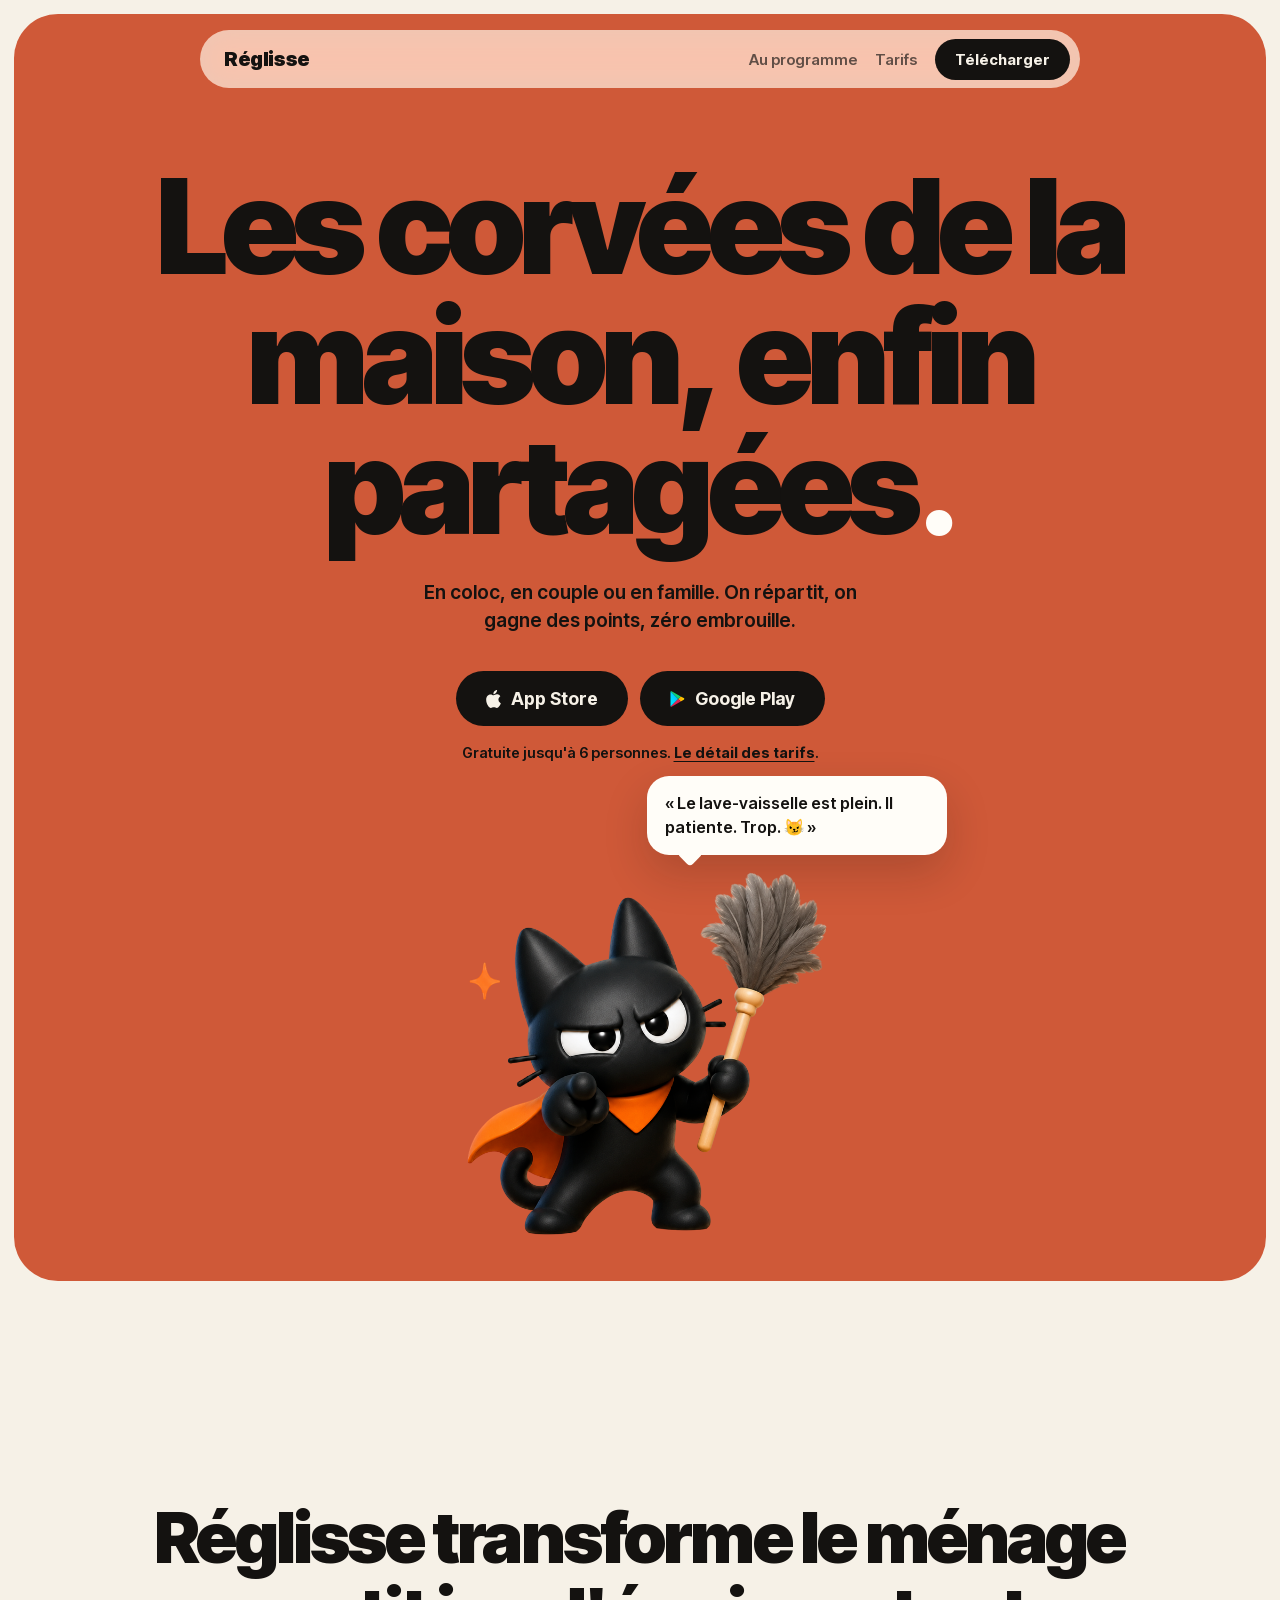
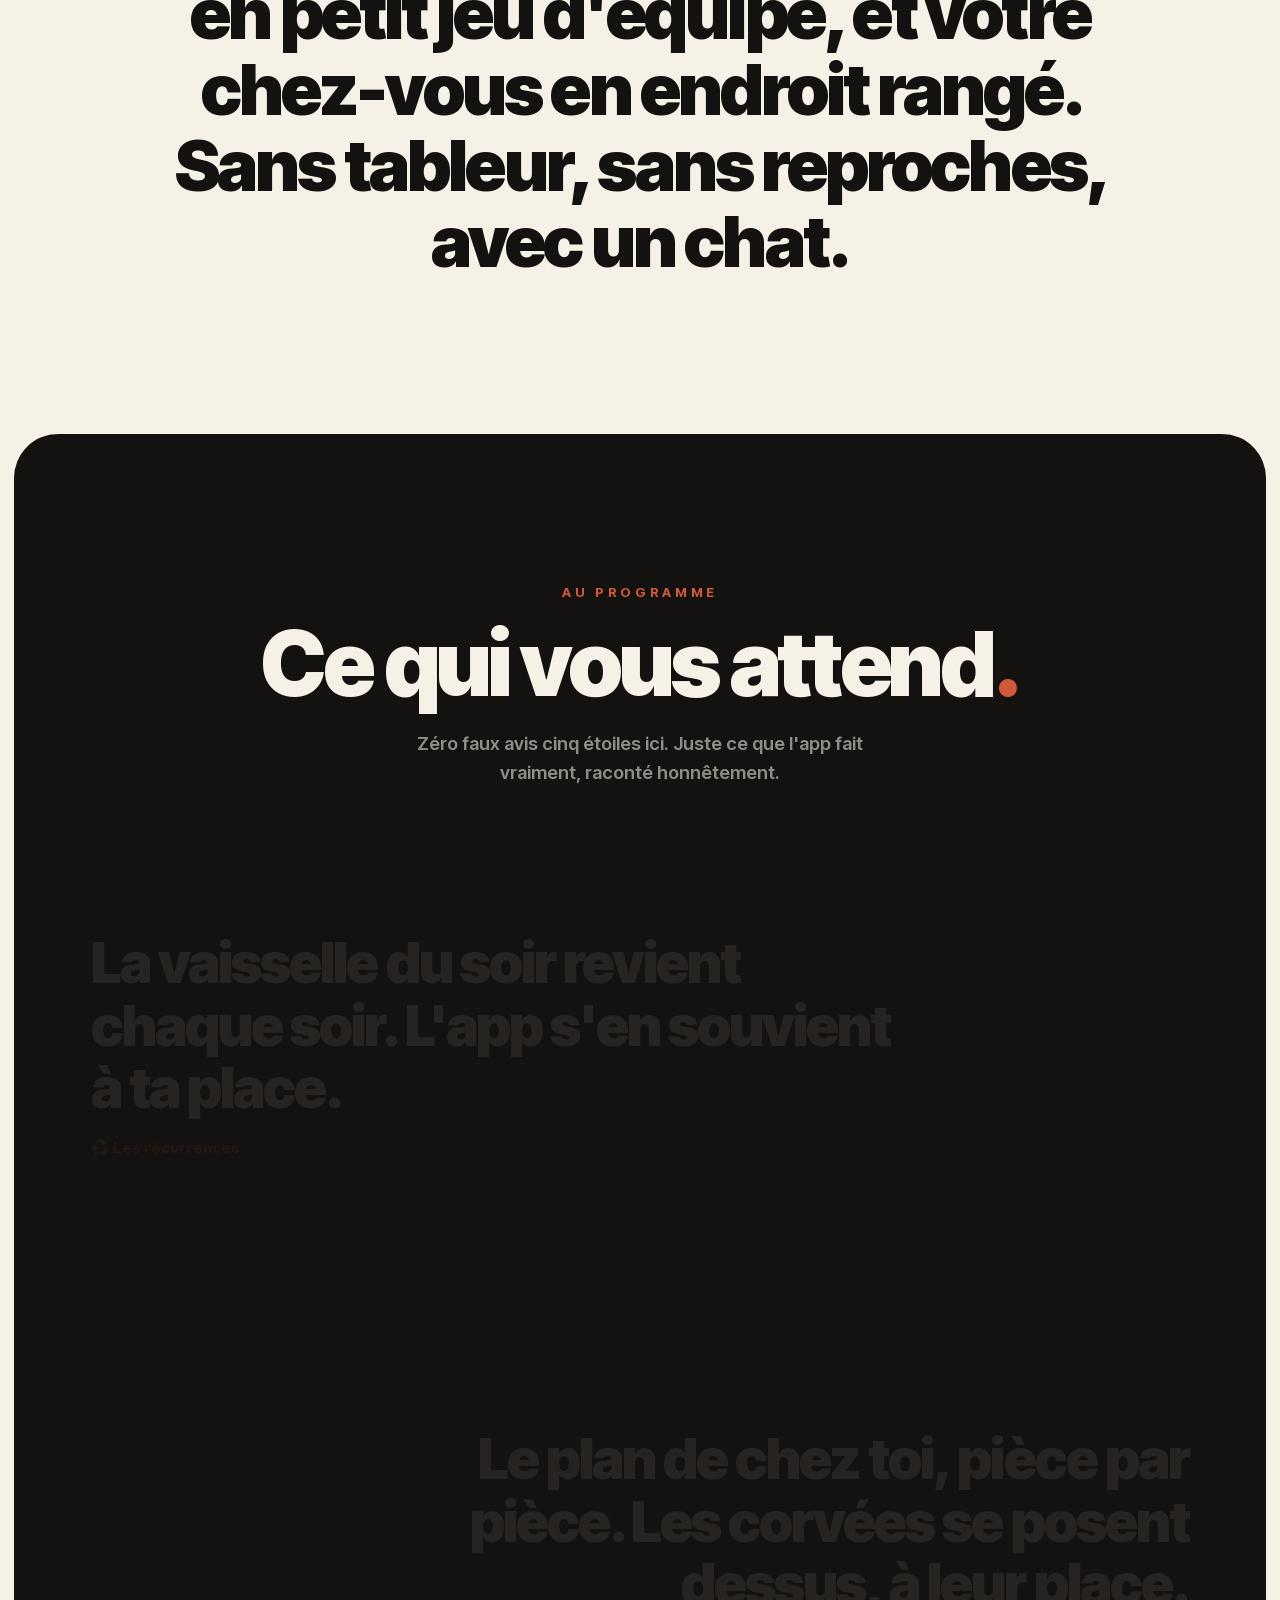
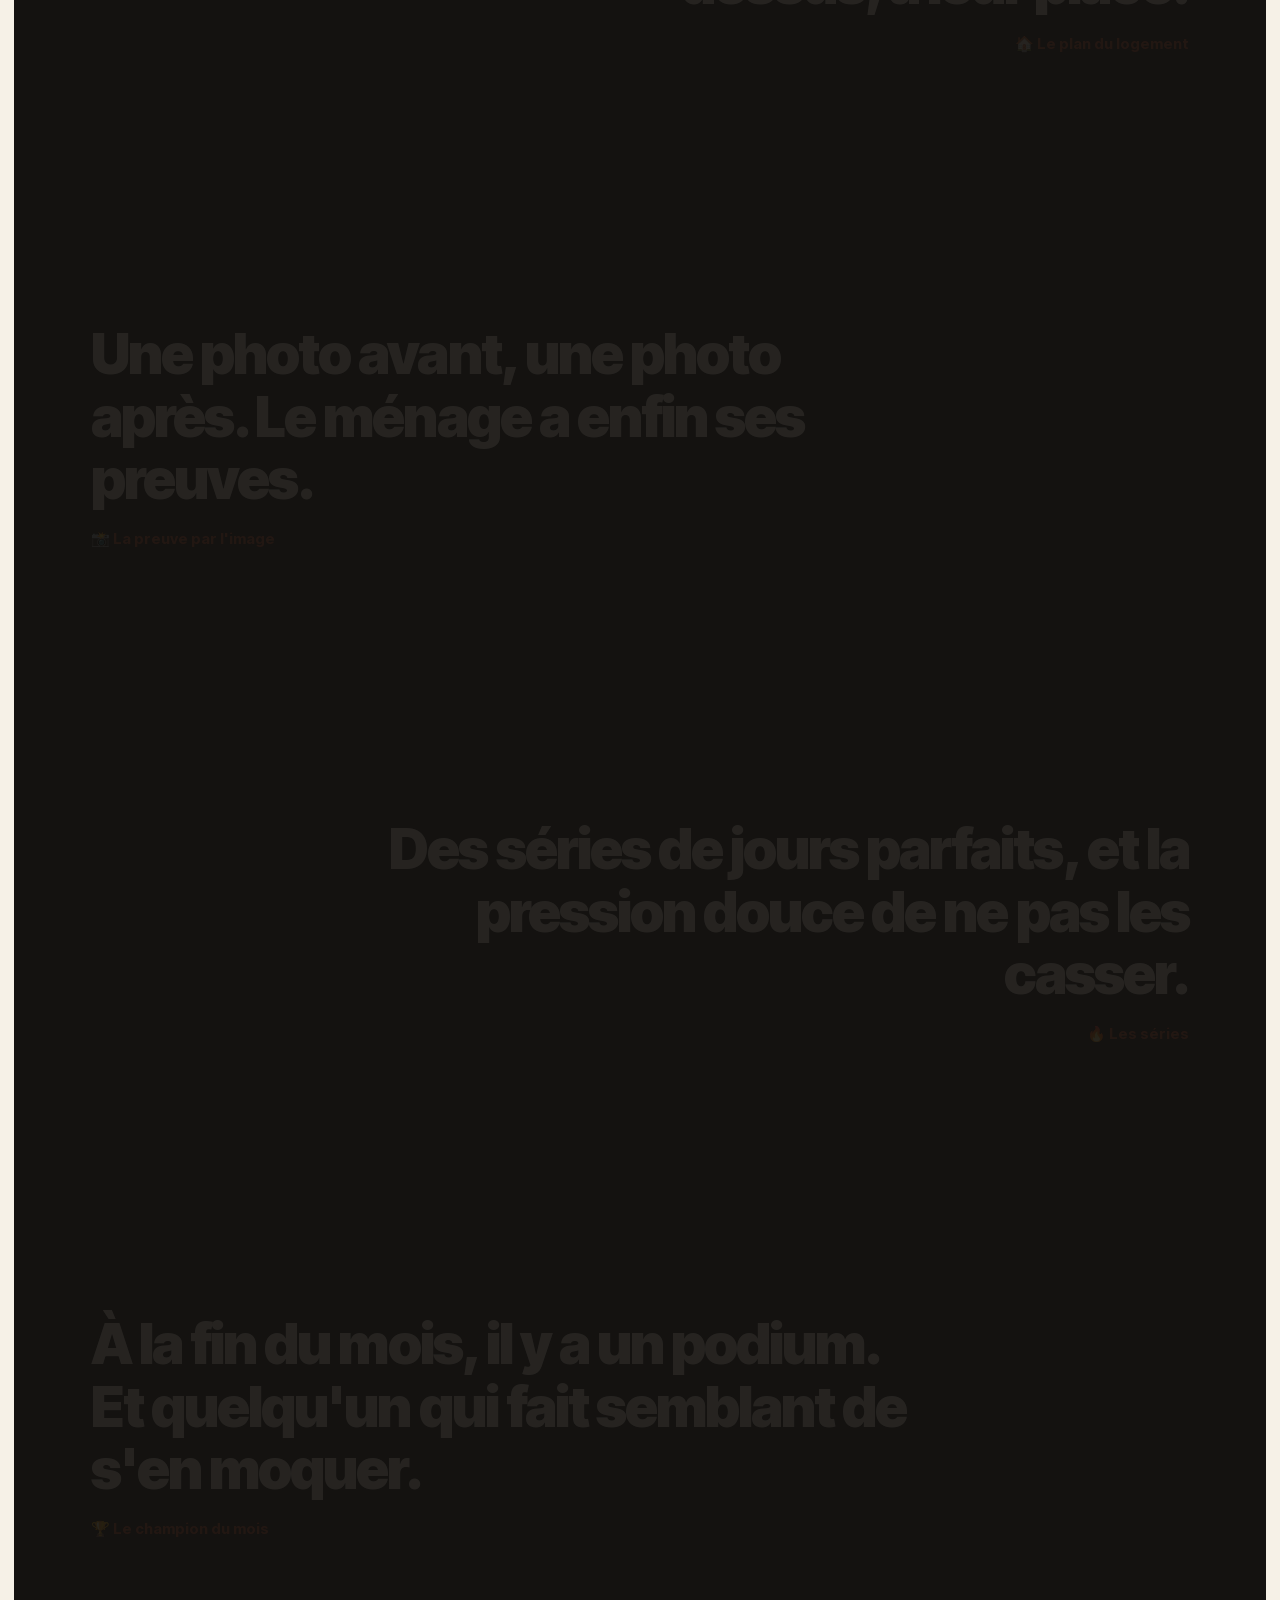
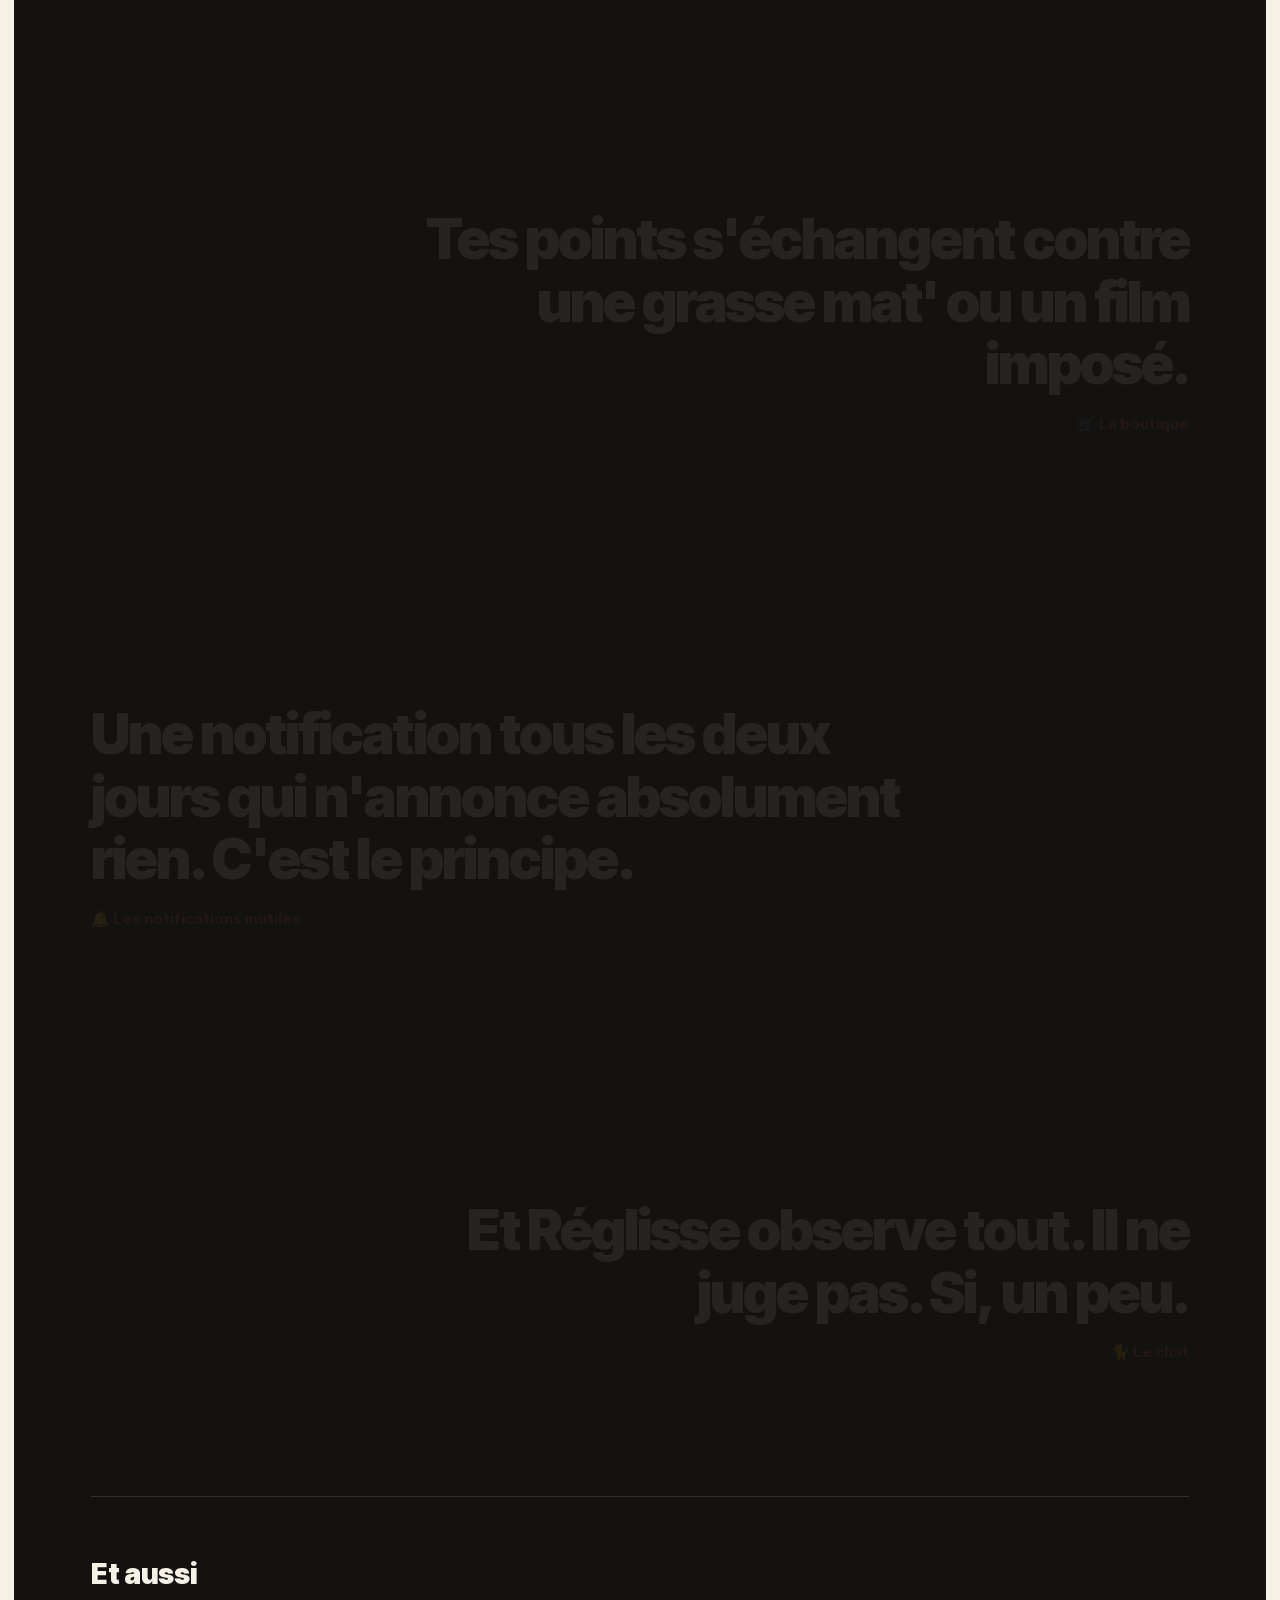
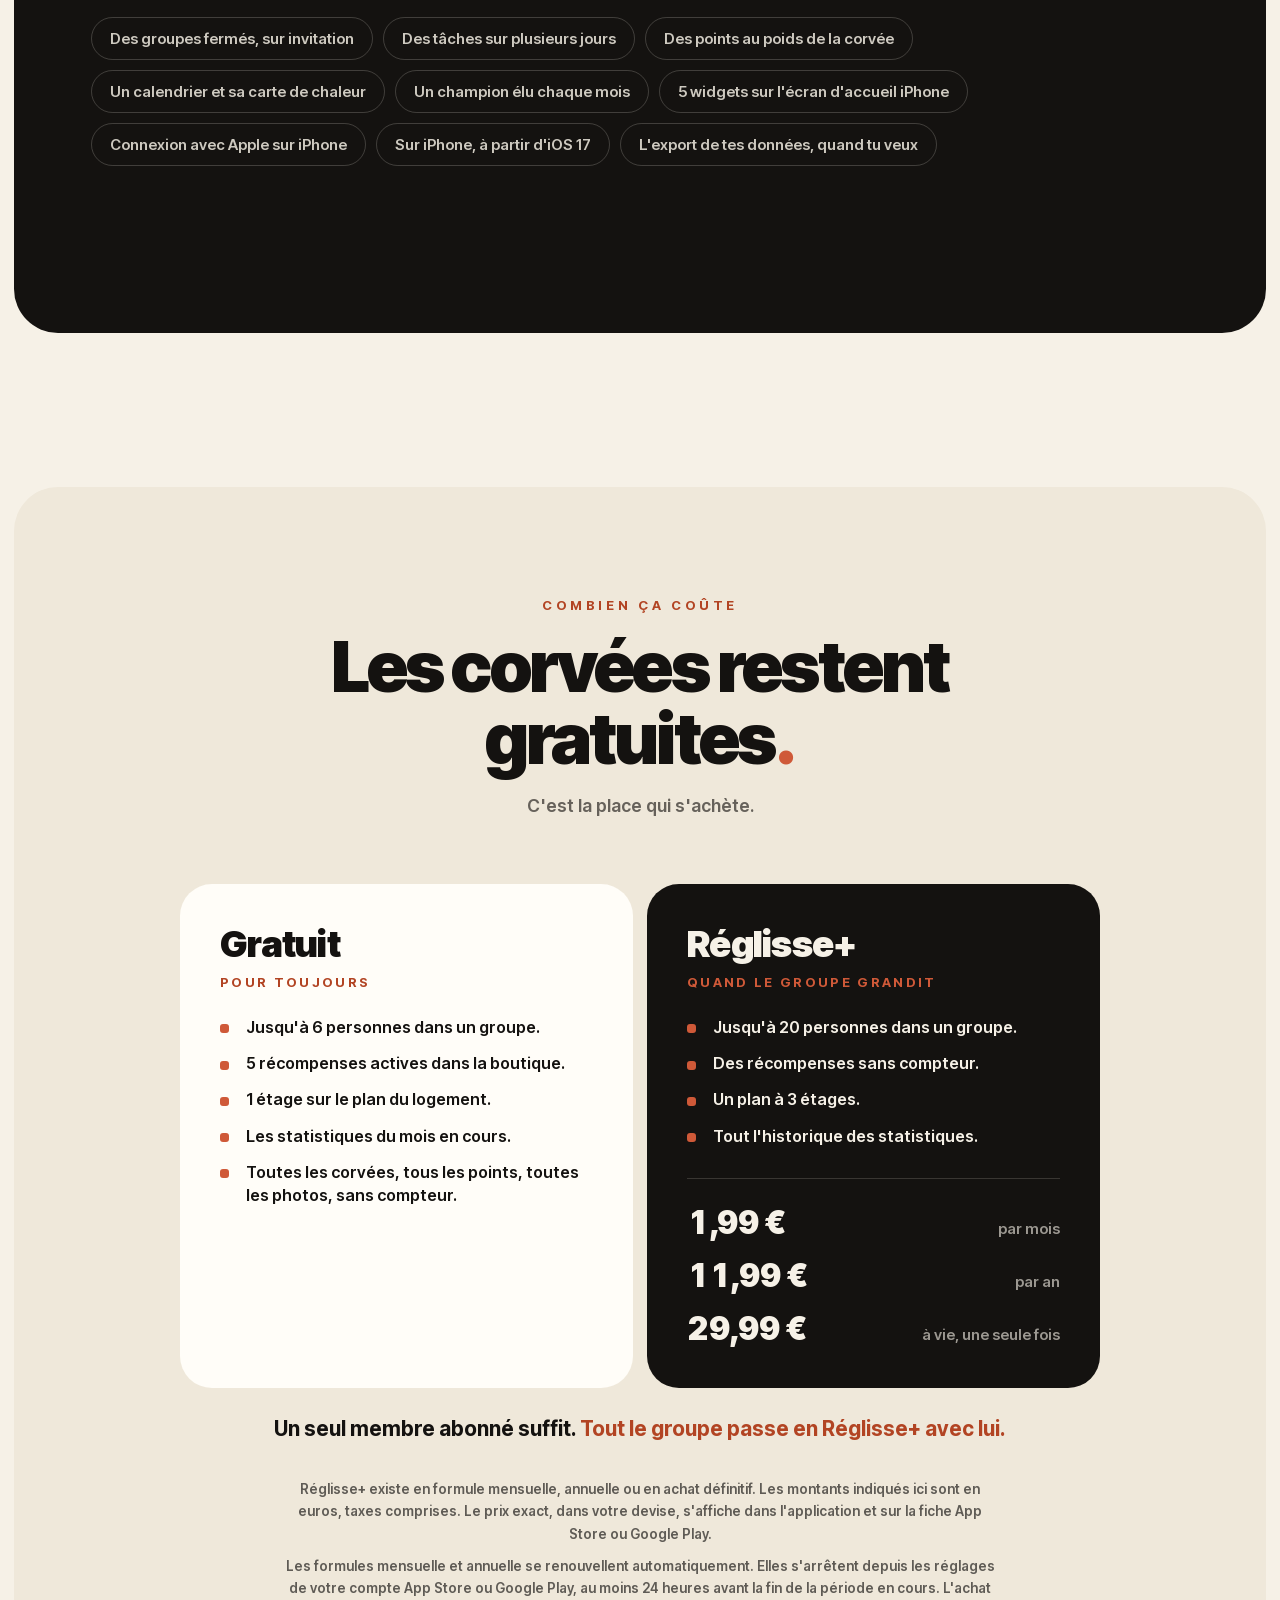
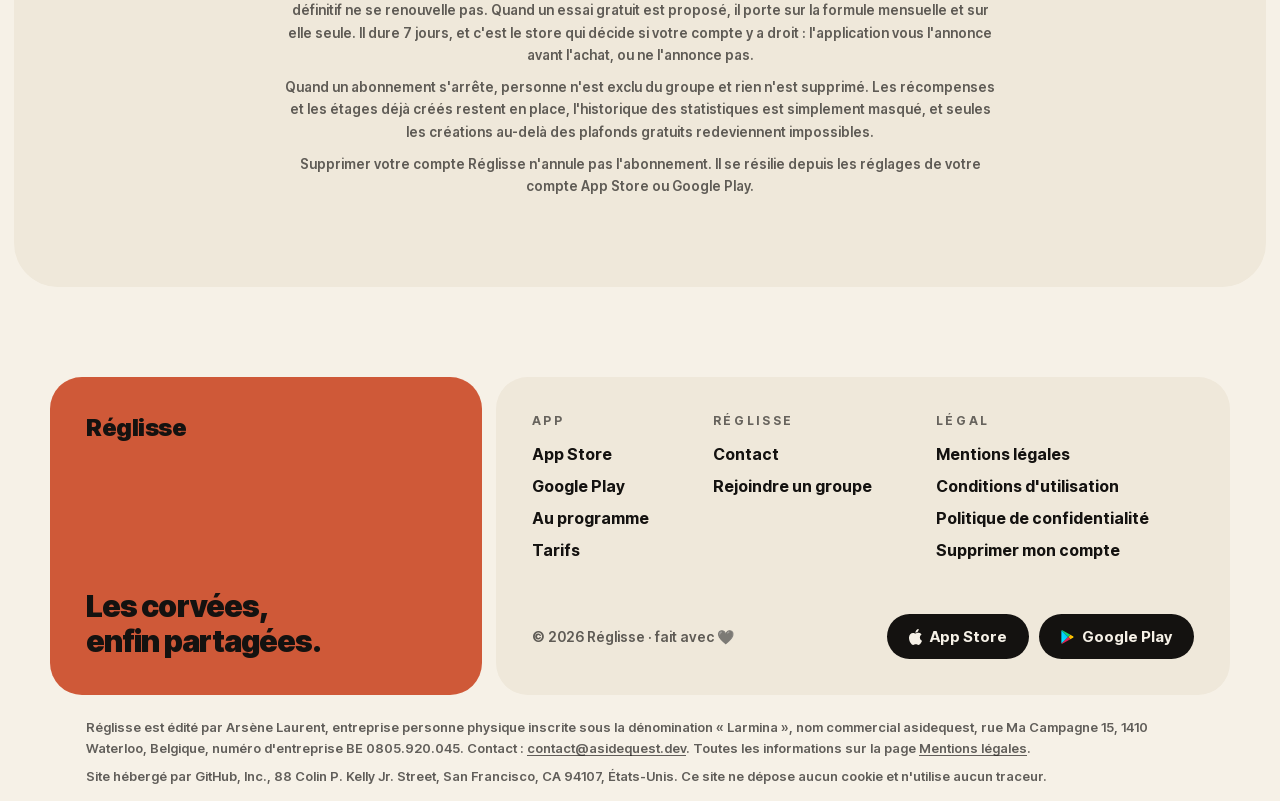
==== commit c2bbfbe1: "Landing : une seule police, comme avant La section Tarifs ajoutee dans le lot precedent portait un t" ====
--- a/index.html
+++ b/index.html
@@ -34,10 +34,11 @@
          Un chargement distant transmet l'adresse IP de chaque visiteur à Google sans
          son consentement, ce qui n'a rien à faire sur ce site. Tout est hébergé ici.
 
-         Fraunces est la police de l'app elle-même : les fichiers viennent de
-         booh/Design/Fonts/ (Fraunces144ptSoft-Regular et Fraunces9pt-SemiBold),
-         réduits au latin et convertis en woff2. Le site et l'app ont donc
-         exactement la même typographie de titre.
+         Une seule famille sur cette page, Inter Tight, decoupee en deux jeux par
+         plage Unicode : une page en francais ne telecharge que le jeu « latin »,
+         soit 44 Ko par graisse. Le jeu « ext » n'est recupere que si un caractere
+         d'Europe centrale apparait, par exemple dans le nom d'un groupe.
+         Les pages legales, elles, ont leur propre feuille et leur propre serif.
 
          Inter Tight est découpée en deux jeux par plage Unicode : une page en
          français ne télécharge que le jeu « latin », soit 44 Ko par graisse. Le jeu
@@ -94,16 +95,6 @@
             ascent-override: 96.88%;
             descent-override: 24.12%;
             line-gap-override: 0%;
-        }
-        @font-face {
-            font-family: "Fraunces";
-            src: url("assets/fonts/fraunces-400.woff2") format("woff2");
-            font-weight: 400; font-style: normal; font-display: swap;
-        }
-        @font-face {
-            font-family: "Fraunces";
-            src: url("assets/fonts/fraunces-600.woff2") format("woff2");
-            font-weight: 600; font-style: normal; font-display: swap;
         }
 
         :root {
@@ -125,7 +116,6 @@
             --gutter: 14px;
             --nav-h: 58px;
             --sans: "Inter Tight", "Inter Tight Repli", -apple-system, BlinkMacSystemFont, "Segoe UI", Roboto, sans-serif;
-            --serif: "Fraunces", "New York", "Iowan Old Style", Georgia, "Times New Roman", serif;
         }
         * { margin: 0; padding: 0; box-sizing: border-box; }
         html { scroll-behavior: smooth; color-scheme: light; }
@@ -361,14 +351,15 @@
         .stories-head .eyebrow { color: var(--coral); }
         .section-head { text-align: center; margin-bottom: clamp(40px, 5vw, 64px); }
         .section-head h2 {
-            font-family: "Fraunces", Georgia, "Times New Roman", serif;
-            font-size: clamp(2.1rem, 5.4vw, 3.6rem);
-            font-weight: 600;
-            letter-spacing: -0.03em;
-            line-height: 1.06;
+            /* Meme idiome que .hero-title et .stories h2 : Inter Tight 900, tres
+               serree. La serif introduite ici jurait avec le reste de la page. */
+            font-size: clamp(2.3rem, 6.2vw, 4.4rem);
+            font-weight: 900;
+            letter-spacing: -0.04em;
+            line-height: 1.02;
             color: var(--ink);
-            margin: 16px auto 0;
-            max-width: 18ch;
+            margin: 18px auto 0;
+            max-width: 15ch;
         }
         .section-head h2 .dot-orange { color: var(--coral); }
         .section-head p {
@@ -425,8 +416,7 @@
             padding-top: clamp(40px, 5vw, 60px);
         }
         .aussi h3 {
-            font-family: var(--serif);
-            font-weight: 600;
+            font-weight: 800;
             font-size: clamp(1.3rem, 2.4vw, 1.75rem);
             letter-spacing: -0.01em;
             margin-bottom: 26px;
@@ -464,8 +454,7 @@
         }
         .plan.plus { background: var(--ink); color: var(--cream); }
         .plan-name {
-            font-family: var(--serif);
-            font-weight: 600;
+            font-weight: 800;
             font-size: clamp(1.7rem, 3vw, 2.3rem);
             letter-spacing: -0.02em;
             line-height: 1.1;
@@ -508,8 +497,9 @@
         }
         .tarif { display: flex; align-items: baseline; justify-content: space-between; gap: 14px; }
         .tarif .n {
-            font-family: var(--serif);
-            font-weight: 600;
+            /* Chiffres tabulaires : les trois prix s'alignent a la virgule. */
+            font-weight: 800;
+            font-variant-numeric: tabular-nums;
             font-size: clamp(1.5rem, 2.6vw, 2rem);
             letter-spacing: -0.01em;
         }
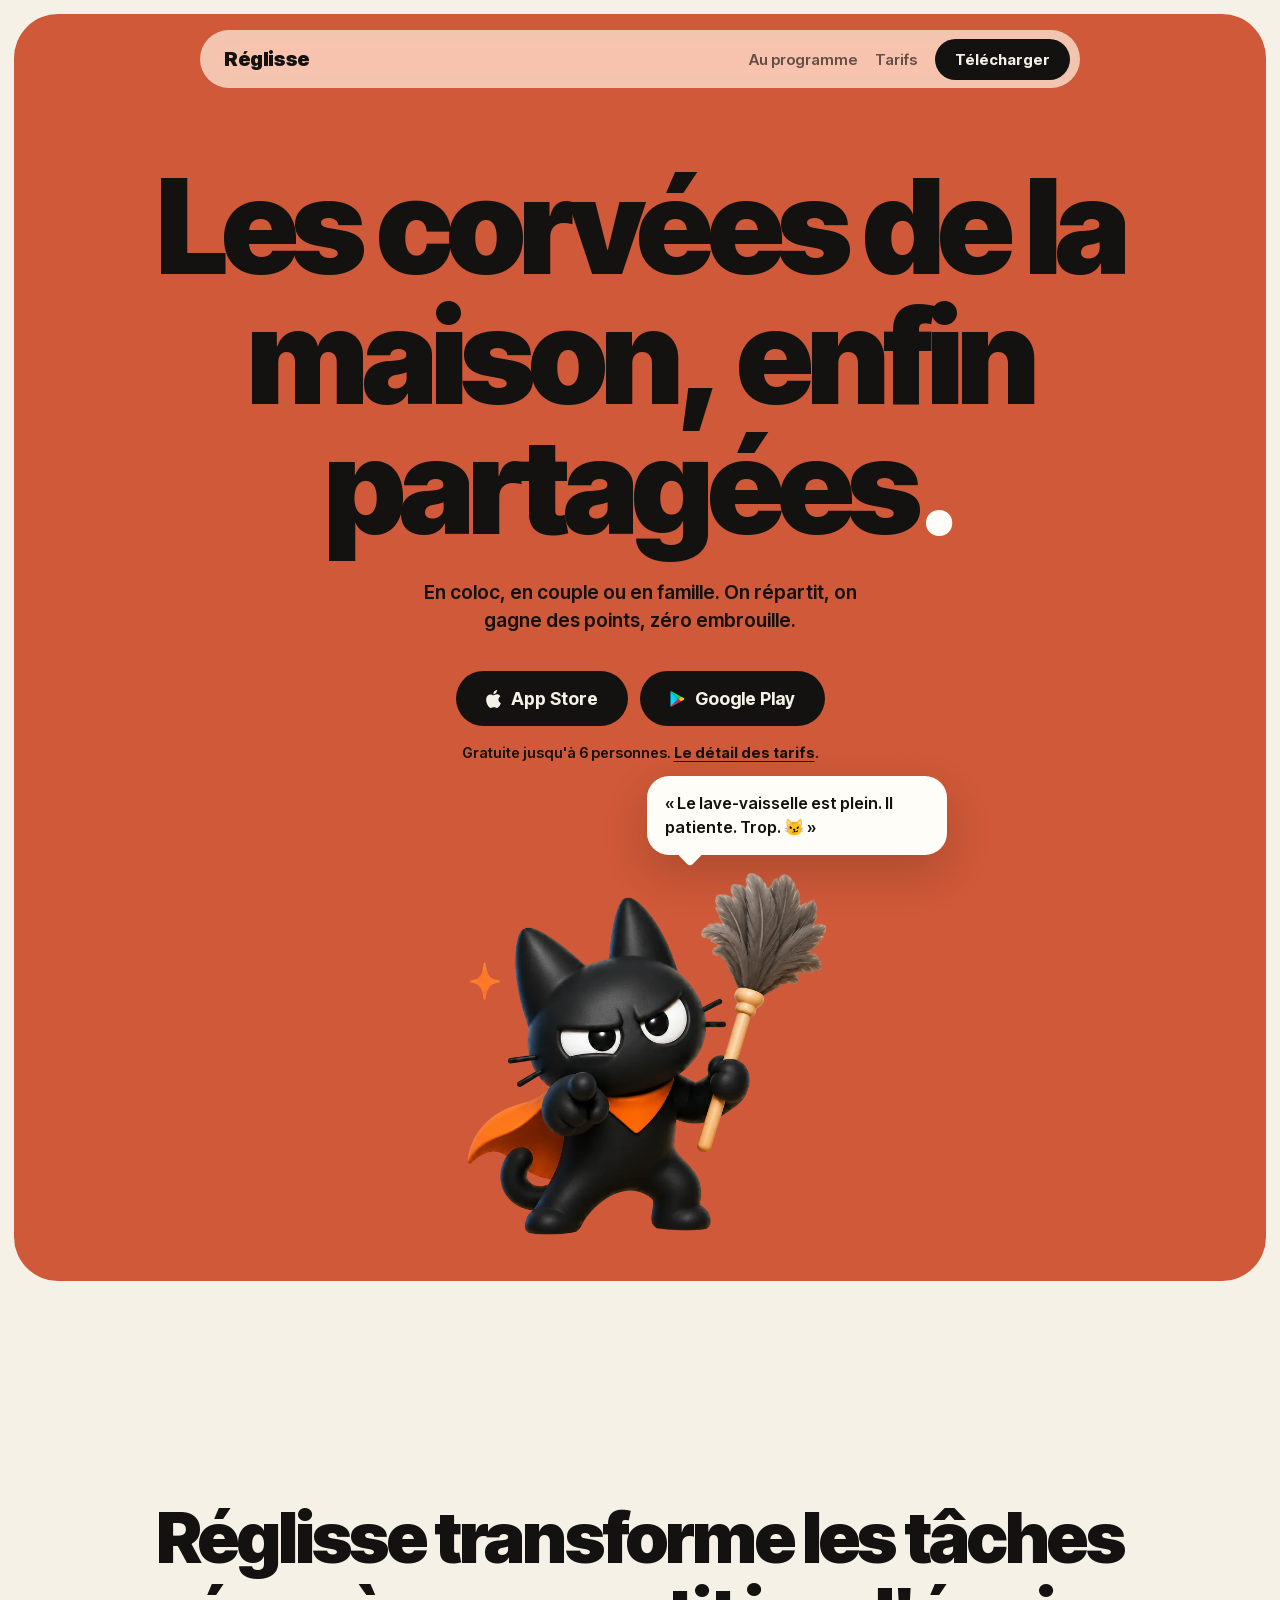
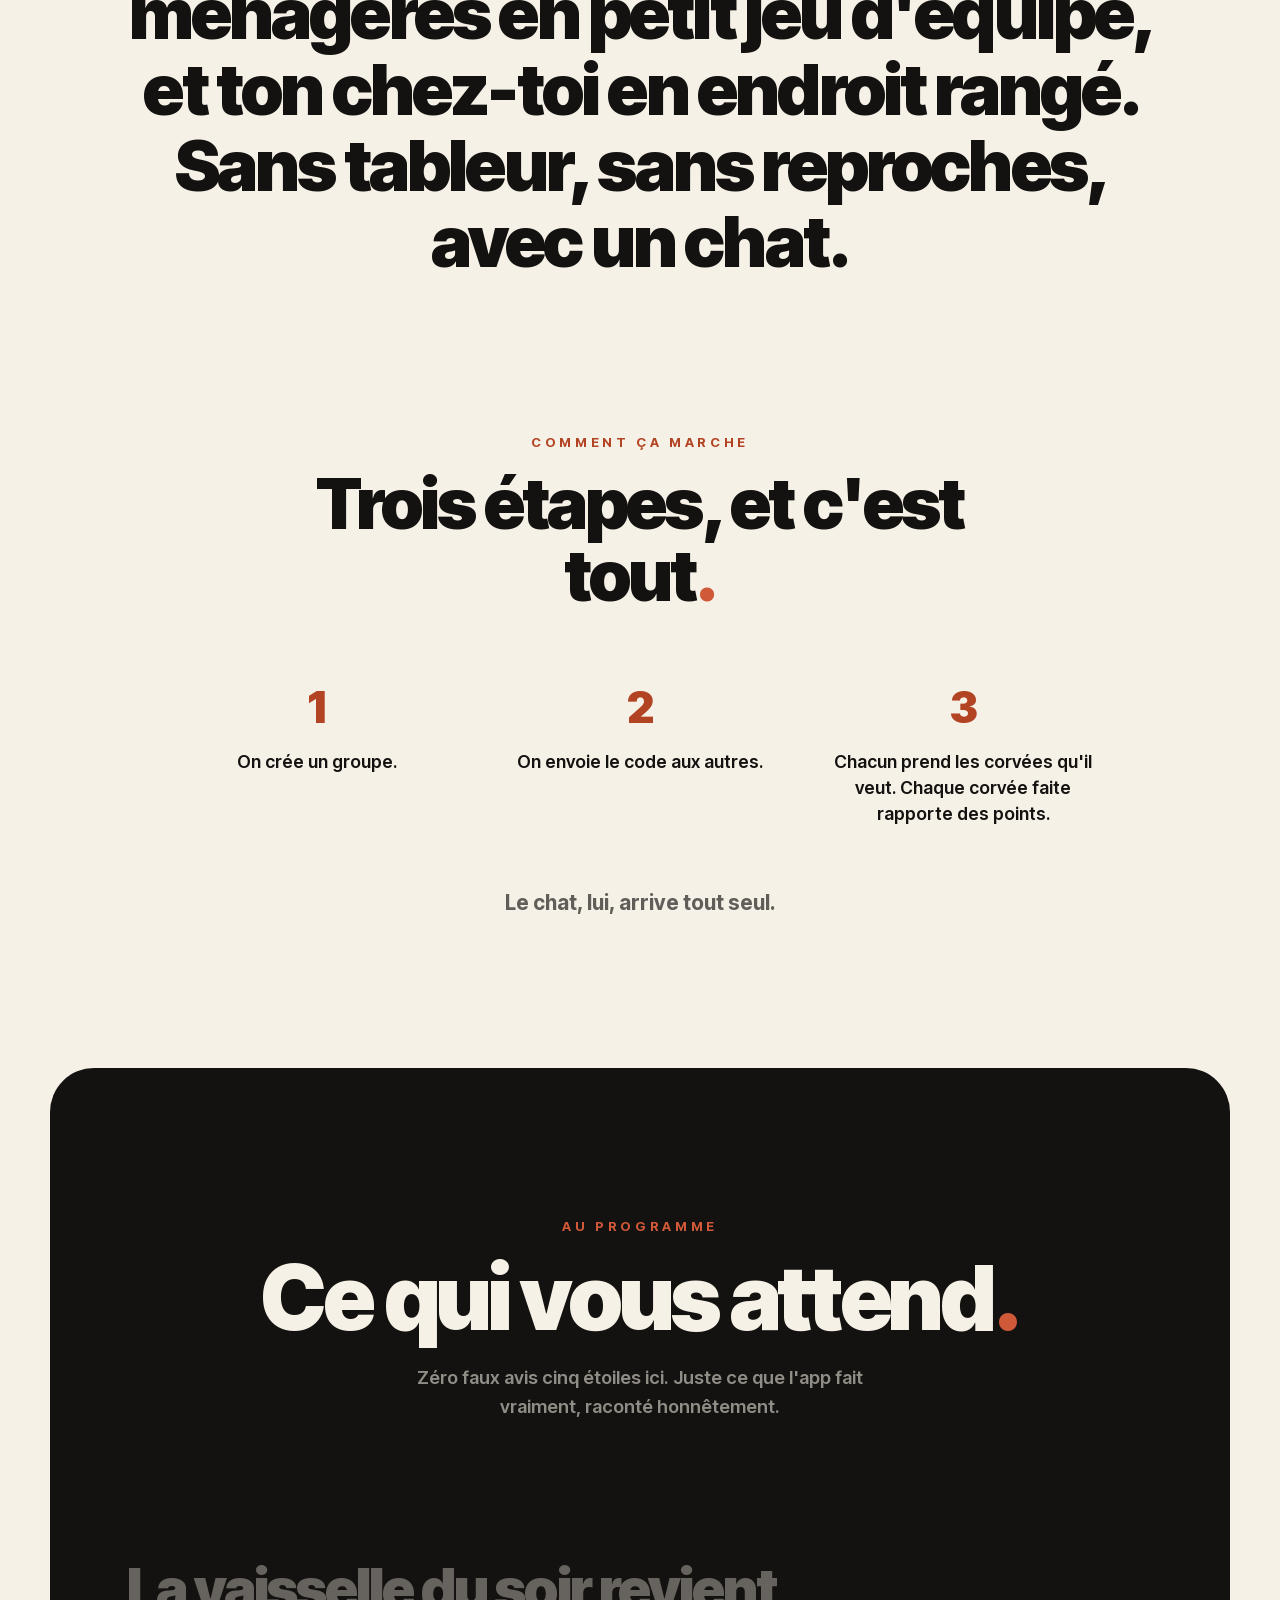
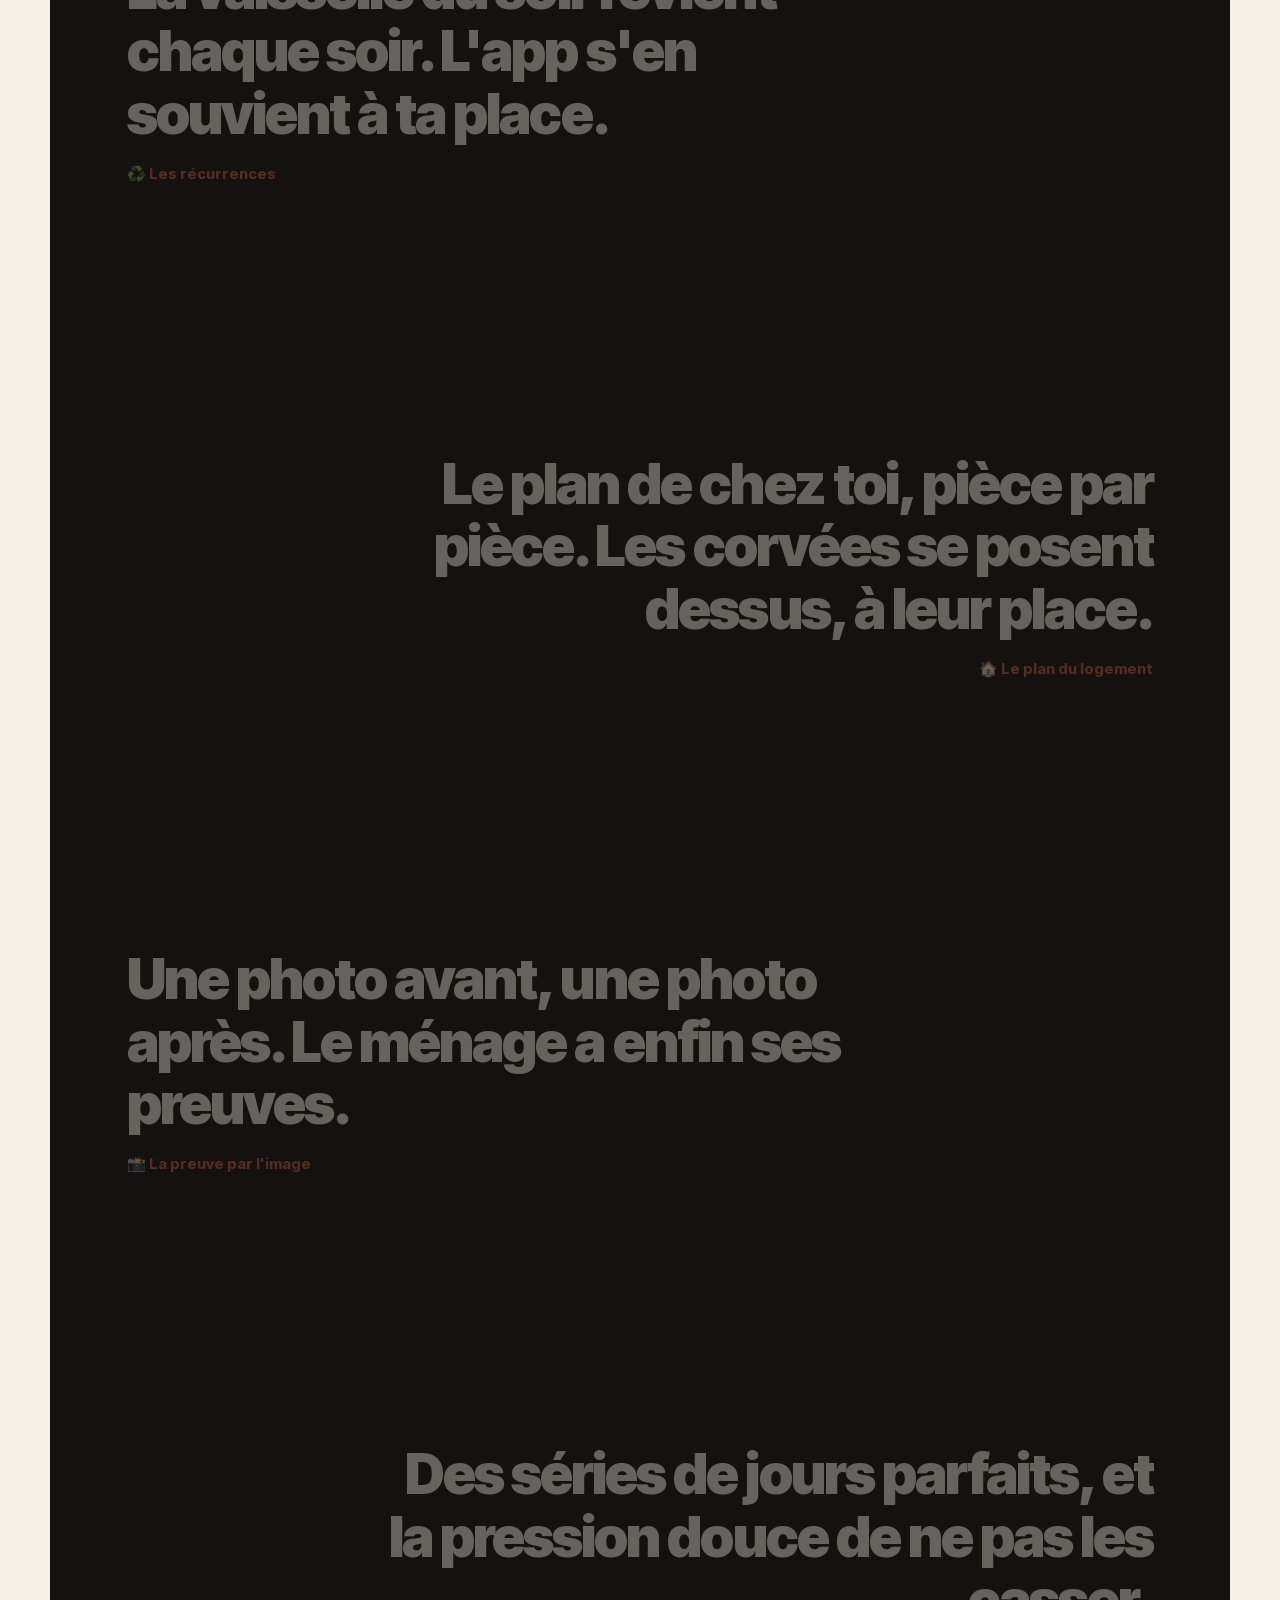
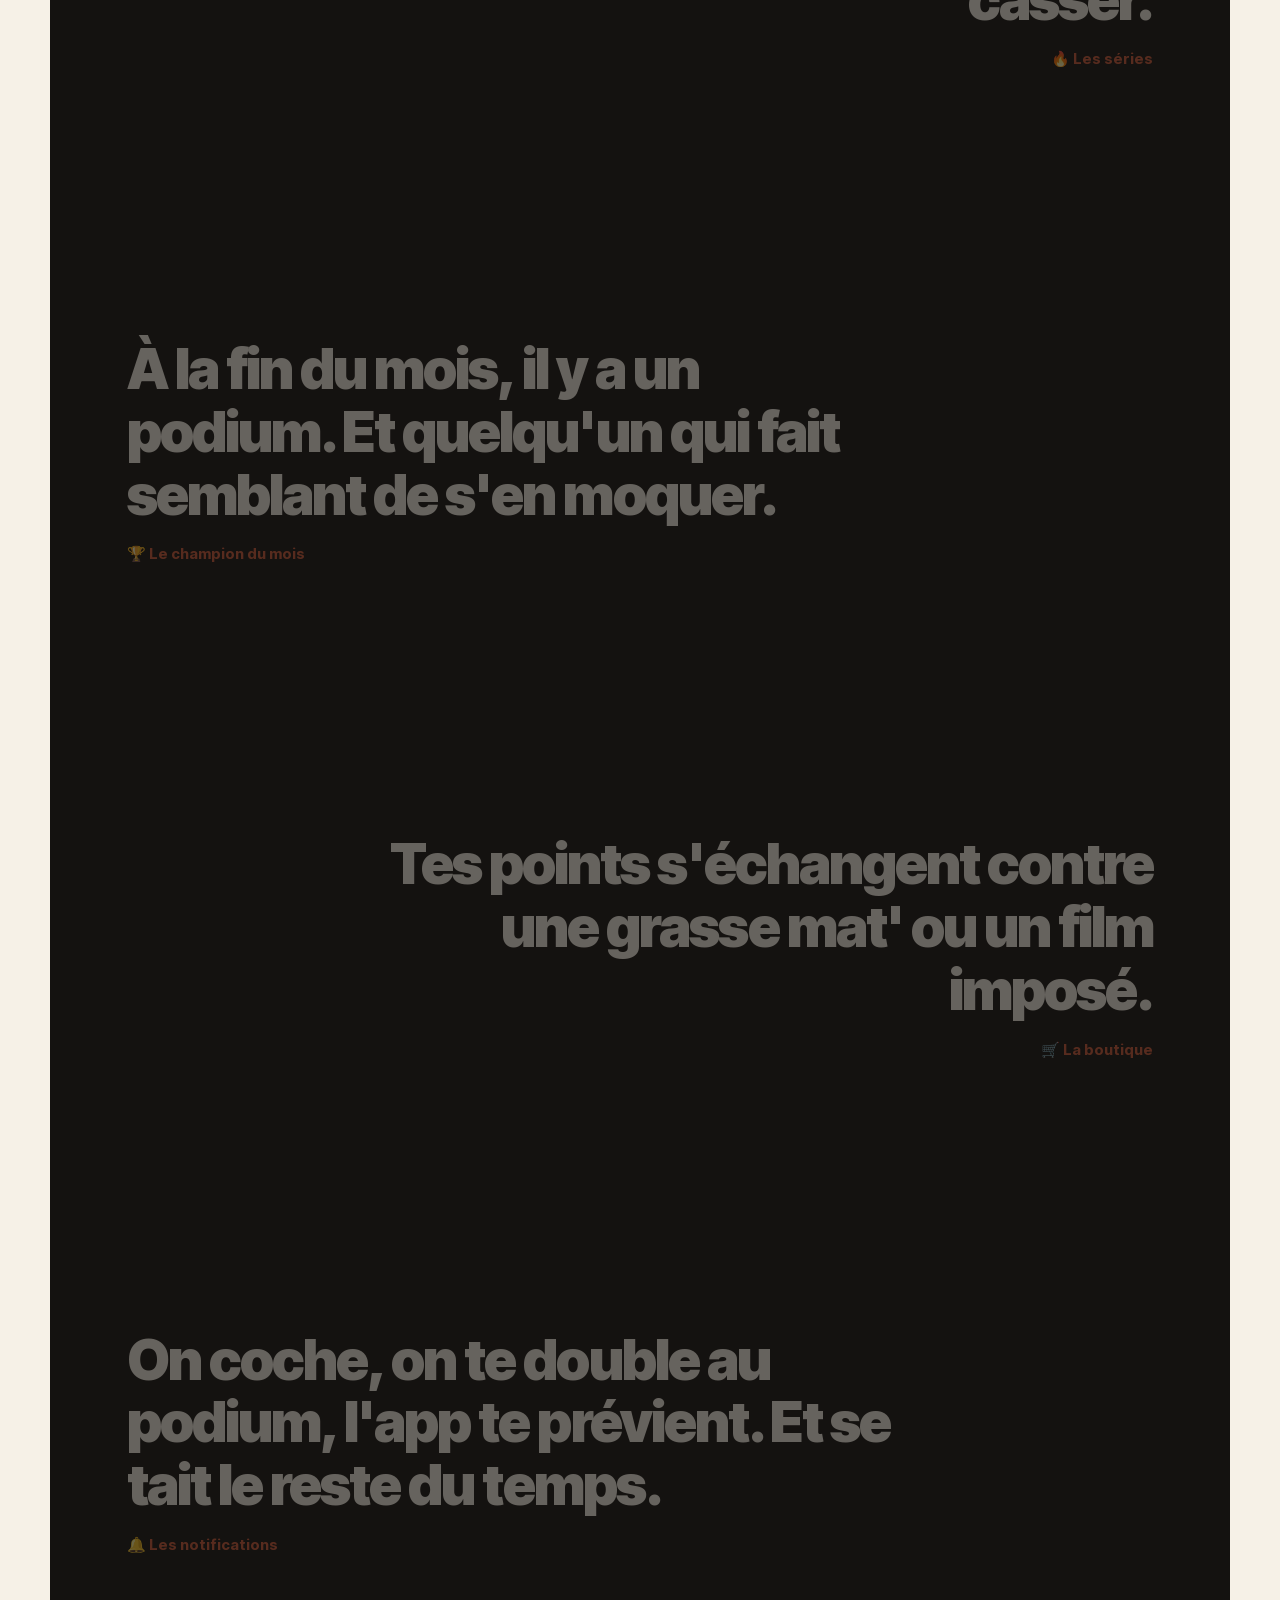
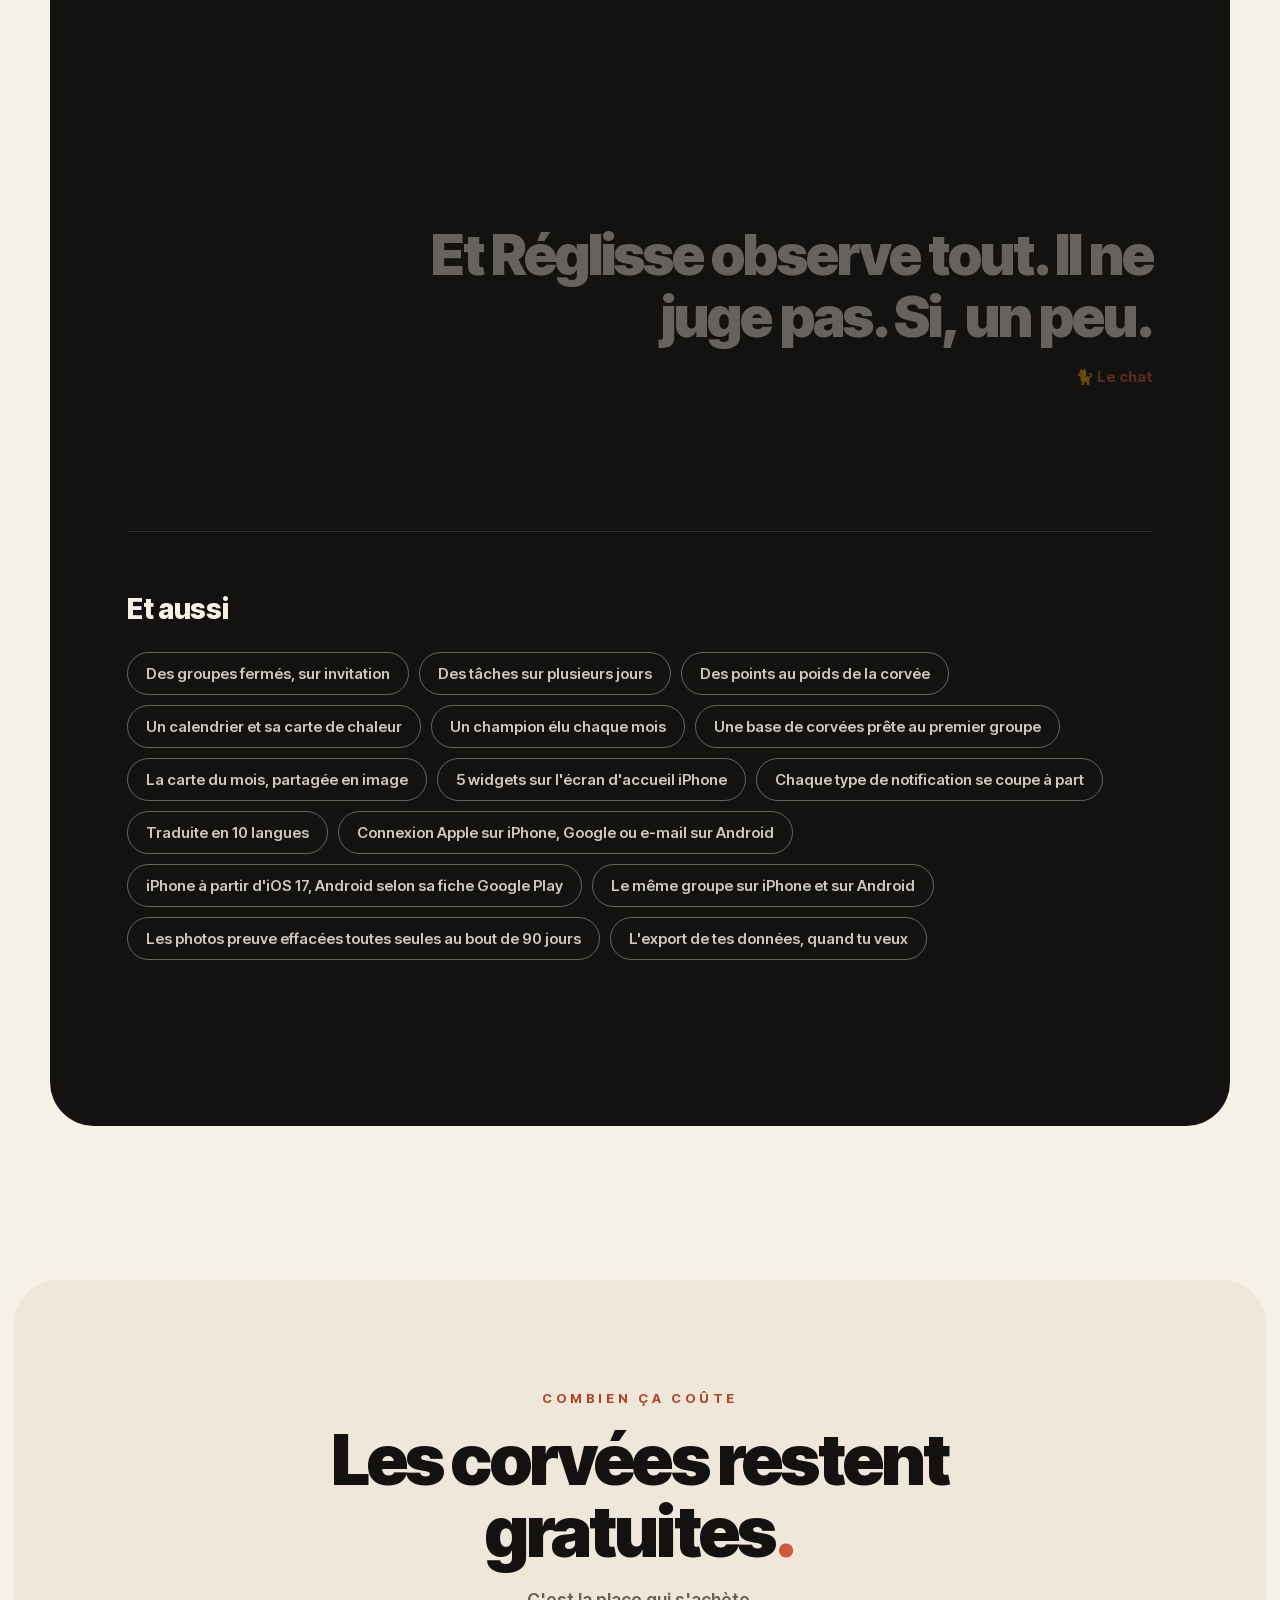
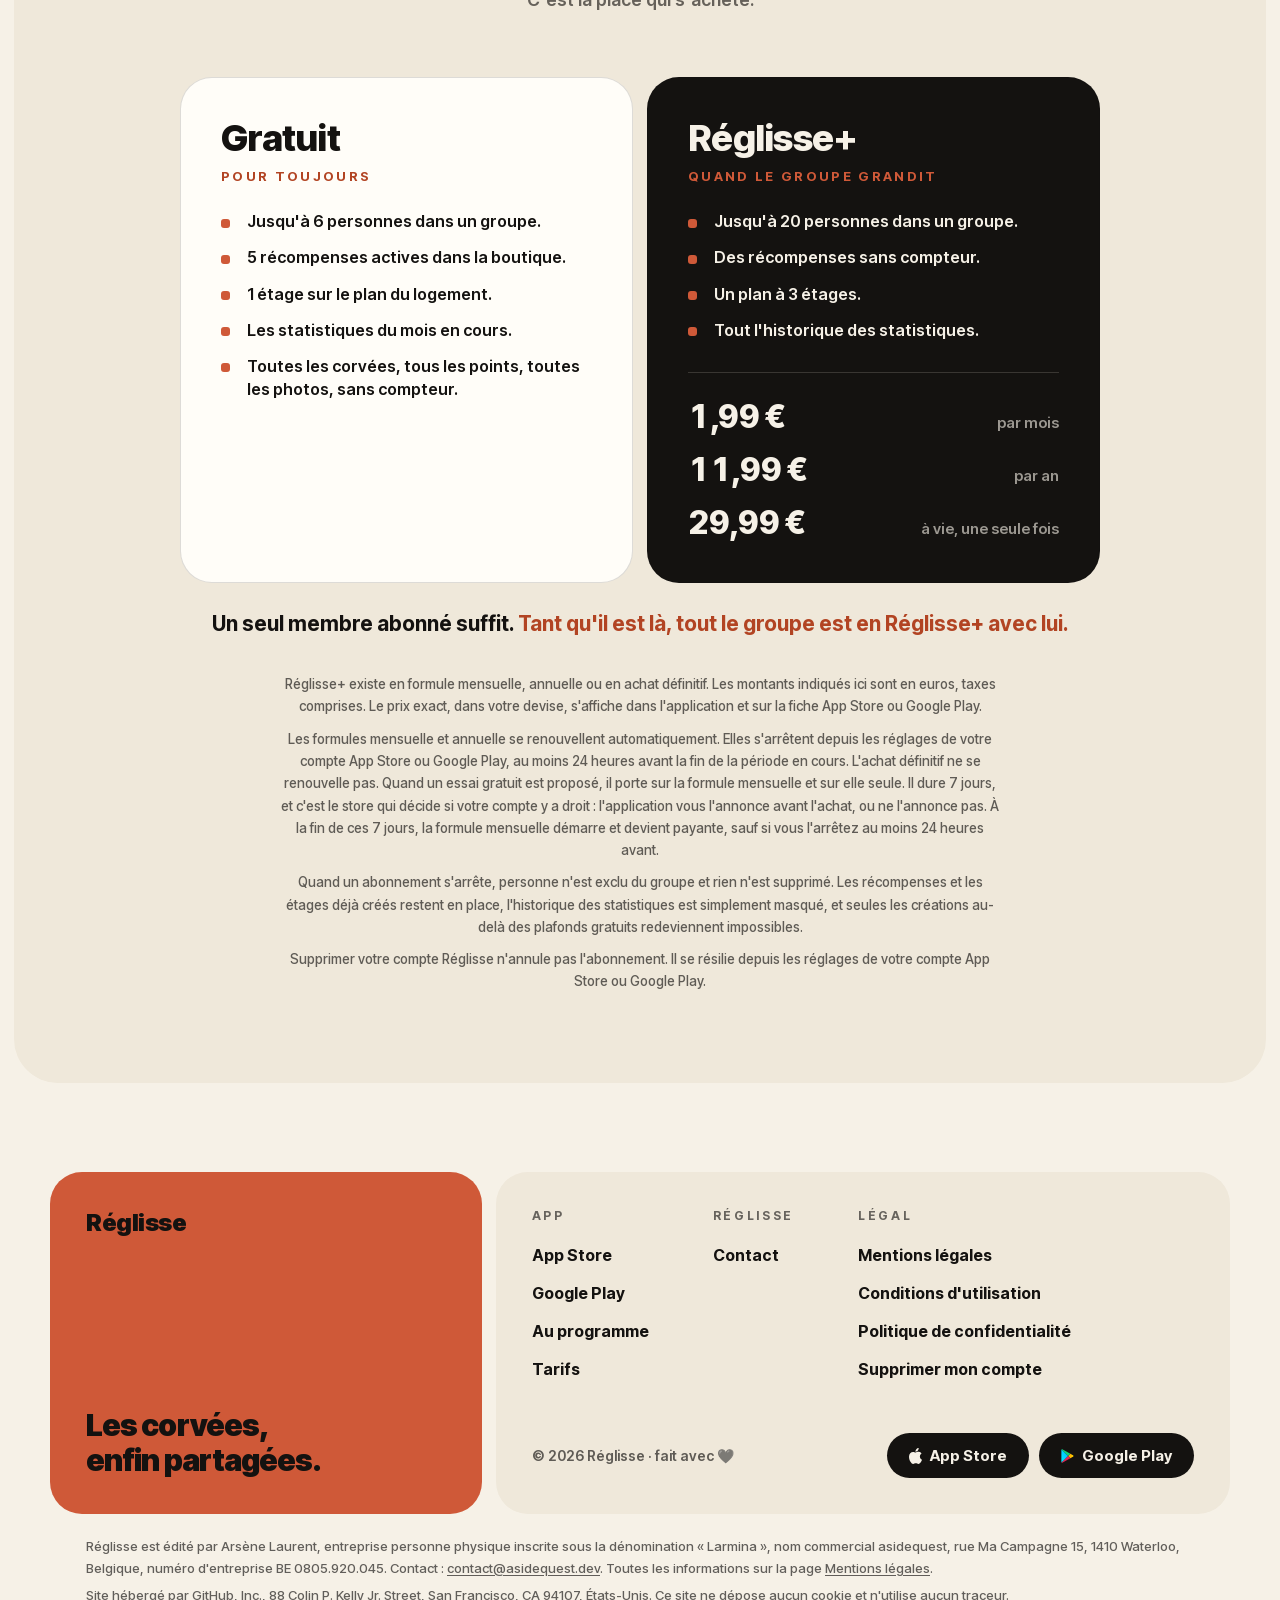
==== commit 123b6482: "Landing : audit en six angles, 65 constats corriges Audit de la page publiee sur six angles parallel" ====
--- a/index.html
+++ b/index.html
@@ -2,86 +2,134 @@
 <html lang="fr">
 <head>
     <meta charset="UTF-8">
-    <meta name="viewport" content="width=device-width, initial-scale=1.0, viewport-fit=cover">
+    <!-- Le pied de page promet qu'aucun traceur ne tourne ici. Cette ligne le rend
+         vérifiable au lieu de déclaratif : « default-src 'none' » interdit au
+         navigateur toute requête sortante, et tout ce qui est autorisé ensuite
+         vient de ce dépôt. Les deux 'unsafe-inline' sont la contrepartie du style
+         et du script écrits dans la page, ils n'ouvrent la porte à personne
+         d'autre. GitHub Pages ne sait pas poser d'en-tête, d'où la balise. -->
+    <meta http-equiv="Content-Security-Policy" content="default-src 'none'; img-src 'self'; font-src 'self'; style-src 'unsafe-inline'; script-src 'unsafe-inline'; form-action 'none'; base-uri 'none'">
+    <!-- Pas de viewport-fit=cover : la page n'a ni fond plein en bord d'écran ni
+         barre collée en bas, elle n'a donc rien à gagner à passer sous l'encoche.
+         En paysage, l'encoche mordait le coin de la carte corail et le bord de la
+         pilule de navigation. -->
+    <meta name="viewport" content="width=device-width, initial-scale=1.0">
     <meta name="color-scheme" content="light">
     <meta name="theme-color" content="#F6F1E7">
-    <title>Réglisse · Les corvées, enfin partagées.</title>
-    <meta name="description" content="L'app qui transforme les corvées en petit jeu d'équipe. En coloc, en couple ou en famille : on répartit, on gagne des points, zéro embrouille. Gratuite jusqu'à 6 personnes.">
+    <title>Réglisse · L'app qui partage les tâches ménagères</title>
+    <meta name="description" content="L'app qui transforme les tâches ménagères en petit jeu d'équipe. En coloc, en couple ou en famille. Gratuite jusqu'à 6 personnes, iPhone et Android.">
     <link rel="canonical" href="https://laurentarsene.github.io/done-privacy/">
+    <!-- Bannière native d'installation dans Safari sur iPhone : le chemin le plus court
+         vers l'App Store depuis une page dont c'est tout le propos. -->
+    <meta name="apple-itunes-app" content="app-id=6762408910">
     <meta property="og:site_name" content="Réglisse">
     <meta property="og:locale" content="fr_FR">
     <meta property="og:title" content="Réglisse · Les corvées, enfin partagées.">
     <meta property="og:description" content="Le ménage en petit jeu d'équipe. On répartit, on gagne des points, zéro embrouille. Et il y a un chat.">
-    <meta property="og:image" content="https://laurentarsene.github.io/done-privacy/og.png?v=3">
-    <meta property="og:image:alt" content="Réglisse, le chat noir de l'app, un plumeau à la patte.">
+    <!-- Carte de partage propre à l'accueil. join.html a la sienne, dont le texte
+         incrusté dit « Rejoins ton groupe », ce qui n'a aucun sens envoyé à quelqu'un
+         qui découvre l'app. Nom de fichier neuf, donc aucun cache à vider et aucun ?v=
+         à traîner. En JPEG et non en PNG : l'image n'a pas de transparence, et
+         l'ancienne carte pesait 819 Ko, bien au-dessus des 300 Ko à partir desquels
+         WhatsApp et Signal renoncent silencieusement à afficher l'aperçu. -->
+    <meta property="og:image" content="https://laurentarsene.github.io/done-privacy/assets/og-accueil.jpg">
+    <meta property="og:image:type" content="image/jpeg">
+    <meta property="og:image:width" content="1200">
+    <meta property="og:image:height" content="630">
+    <meta property="og:image:alt" content="Réglisse, le chat noir de l'app, à côté du titre Les corvées, enfin partagées.">
     <meta property="og:url" content="https://laurentarsene.github.io/done-privacy/">
     <meta property="og:type" content="website">
     <meta name="twitter:card" content="summary_large_image">
     <meta name="twitter:title" content="Réglisse · Les corvées, enfin partagées.">
     <meta name="twitter:description" content="Le ménage en petit jeu d'équipe. On répartit, on gagne des points, zéro embrouille. Et il y a un chat.">
-    <meta name="twitter:image" content="https://laurentarsene.github.io/done-privacy/og.png?v=3">
+    <meta name="twitter:image" content="https://laurentarsene.github.io/done-privacy/assets/og-accueil.jpg">
+    <meta name="twitter:image:alt" content="Réglisse, le chat noir de l'app, à côté du titre Les corvées, enfin partagées.">
+    <!-- Même déclaration d'icône sur les cinq pages du site : le SVG d'abord, les PNG
+         pour les navigateurs qui ne le prennent pas. -->
+    <link rel="icon" href="icon.svg" type="image/svg+xml">
     <link rel="icon" type="image/png" sizes="32x32" href="assets/favicon-32.png">
     <link rel="icon" type="image/png" sizes="192x192" href="assets/favicon-192.png">
     <link rel="apple-touch-icon" href="assets/apple-touch-icon.png">
 
+    <!-- Réglisse est aussi un bonbon. Ces quelques lignes disent aux moteurs, et aux
+         machines qui répondent à leur place, que celle-ci est une app de ménage
+         partagé, sur quels systèmes elle tourne et ce que coûte son option payante.
+         Aucune note moyenne ici : nous n'en avons pas, et en inventer une se paie. -->
+    <script type="application/ld+json">
+    {
+      "@context": "https://schema.org",
+      "@type": "MobileApplication",
+      "name": "Réglisse",
+      "url": "https://laurentarsene.github.io/done-privacy/",
+      "description": "L'app qui transforme les tâches ménagères en petit jeu d'équipe. En coloc, en couple ou en famille : on répartit, on gagne des points, zéro embrouille.",
+      "applicationCategory": "LifestyleApplication",
+      "operatingSystem": "iOS, Android",
+      "inLanguage": "fr",
+      "image": "https://laurentarsene.github.io/done-privacy/assets/og-accueil.jpg",
+      "downloadUrl": [
+        "https://apps.apple.com/app/id6762408910",
+        "https://play.google.com/store/apps/details?id=dev.asidequest.reglisse"
+      ],
+      "offers": [
+        { "@type": "Offer", "name": "Réglisse+ mensuel", "price": "1.99", "priceCurrency": "EUR" },
+        { "@type": "Offer", "name": "Réglisse+ annuel", "price": "11.99", "priceCurrency": "EUR" },
+        { "@type": "Offer", "name": "Réglisse+ à vie", "price": "29.99", "priceCurrency": "EUR" }
+      ],
+      "publisher": {
+        "@type": "Organization",
+        "name": "asidequest",
+        "email": "contact@asidequest.dev",
+        "url": "https://laurentarsene.github.io/done-privacy/mentions-legales.html"
+      }
+    }
+    </script>
+
     <!-- Les apparitions au scroll ne masquent quelque chose que si cette classe est
          posée. Le script est ici, tout en haut, donc exécuté avant le premier rendu :
-         aucun clignotement. Et s'il ne s'exécute pas, faute de JavaScript ou parce
-         qu'il échoue, rien n'est jamais caché et la page reste entièrement lisible. -->
-    <script>document.documentElement.classList.add("js");</script>
+         aucun clignotement.
+
+         Rien n'est caché tant que cette classe n'est pas posée. Elle ne l'est que si
+         le navigateur sait révéler le contenu, et le script du bas la retire s'il
+         échoue en route. Le test porte sur les trois morceaux d'IntersectionObserver,
+         pas seulement sur son nom : de Chrome 51 à 57 et sur Edge 15 et 16, l'objet
+         existe mais isIntersecting manque, aucune exception n'est levée et les tarifs
+         resteraient invisibles sans le moindre indice. -->
+    <script>if ("IntersectionObserver" in window && "IntersectionObserverEntry" in window && "isIntersecting" in IntersectionObserverEntry.prototype) document.documentElement.classList.add("js");</script>
 
     <!-- POLICES : aucun appel à Google Fonts.
          Un chargement distant transmet l'adresse IP de chaque visiteur à Google sans
          son consentement, ce qui n'a rien à faire sur ce site. Tout est hébergé ici.
 
-         Une seule famille sur cette page, Inter Tight, decoupee en deux jeux par
-         plage Unicode : une page en francais ne telecharge que le jeu « latin »,
-         soit 44 Ko par graisse. Le jeu « ext » n'est recupere que si un caractere
-         d'Europe centrale apparait, par exemple dans le nom d'un groupe.
-         Les pages legales, elles, ont leur propre feuille et leur propre serif.
-
-         Inter Tight est découpée en deux jeux par plage Unicode : une page en
-         français ne télécharge que le jeu « latin », soit 44 Ko par graisse. Le jeu
-         « ext » n'est récupéré que si un caractère d'Europe centrale apparaît, par
-         exemple dans le nom d'un groupe.
-
-         Les deux familles sont sous licence SIL Open Font License, l'auto-hébergement
+         Une seule famille sur cette page, Inter Tight, découpée en deux jeux par
+         plage Unicode : une page en français ne télécharge que le jeu « latin »,
+         soit 44 Ko en tout. Le jeu « ext » n'est récupéré que si un caractère
+         d'Europe centrale apparaît, par exemple dans le nom d'un groupe.
+         Les pages légales, elles, ont leur propre feuille et leur propre serif.
+
+         Une seule déclaration par jeu, et non une par graisse : le fichier est une
+         police variable, son axe de graisse fournit à lui seul le 500 des mentions
+         grises, le 600 du texte courant, le 700 des boutons, le 800 des titres de
+         cartes et le 900 des grands titres. Les six déclarations d'avant pointaient
+         sur six fichiers dont le contenu était identique au octet près, et
+         réclamaient trois fois le même téléchargement.
+
+         La plage s'arrête à 500 en bas, volontairement : rien sur cette page ne
+         descend plus maigre, et ce garde-fou évite qu'un texte fin passe un jour
+         sous le seuil de lisibilité sans qu'on le voie venir.
+
+         Inter Tight est sous licence SIL Open Font License, l'auto-hébergement
          est autorisé. -->
     <style>
         @font-face {
             font-family: "Inter Tight";
-            src: url("assets/fonts/inter-tight-600.woff2") format("woff2");
-            font-weight: 600; font-style: normal; font-display: swap;
+            src: url("assets/fonts/inter-tight-var.woff2") format("woff2");
+            font-weight: 500 900; font-style: normal; font-display: swap;
             unicode-range: U+0000-00FF, U+0131, U+0152-0153, U+02BB-02BC, U+02C6, U+02DA, U+02DC, U+0304, U+0308, U+0329, U+2000-206F, U+20AC, U+2122, U+2191, U+2193, U+2212, U+2215, U+FEFF, U+FFFD;
         }
         @font-face {
             font-family: "Inter Tight";
-            src: url("assets/fonts/inter-tight-600-ext.woff2") format("woff2");
-            font-weight: 600; font-style: normal; font-display: swap;
-            unicode-range: U+0100-02BA, U+02BD-02C5, U+02C7-02CC, U+02CE-02D7, U+02DD-02FF, U+0304, U+0308, U+0329, U+1D00-1DBF, U+1E00-1E9F, U+1EF2-1EFF, U+2020, U+20A0-20AB, U+20AD-20C0, U+2113, U+2C60-2C7F, U+A720-A7FF;
-        }
-        @font-face {
-            font-family: "Inter Tight";
-            src: url("assets/fonts/inter-tight-700.woff2") format("woff2");
-            font-weight: 700; font-style: normal; font-display: swap;
-            unicode-range: U+0000-00FF, U+0131, U+0152-0153, U+02BB-02BC, U+02C6, U+02DA, U+02DC, U+0304, U+0308, U+0329, U+2000-206F, U+20AC, U+2122, U+2191, U+2193, U+2212, U+2215, U+FEFF, U+FFFD;
-        }
-        @font-face {
-            font-family: "Inter Tight";
-            src: url("assets/fonts/inter-tight-700-ext.woff2") format("woff2");
-            font-weight: 700; font-style: normal; font-display: swap;
-            unicode-range: U+0100-02BA, U+02BD-02C5, U+02C7-02CC, U+02CE-02D7, U+02DD-02FF, U+0304, U+0308, U+0329, U+1D00-1DBF, U+1E00-1E9F, U+1EF2-1EFF, U+2020, U+20A0-20AB, U+20AD-20C0, U+2113, U+2C60-2C7F, U+A720-A7FF;
-        }
-        @font-face {
-            font-family: "Inter Tight";
-            src: url("assets/fonts/inter-tight-900.woff2") format("woff2");
-            font-weight: 900; font-style: normal; font-display: swap;
-            unicode-range: U+0000-00FF, U+0131, U+0152-0153, U+02BB-02BC, U+02C6, U+02DA, U+02DC, U+0304, U+0308, U+0329, U+2000-206F, U+20AC, U+2122, U+2191, U+2193, U+2212, U+2215, U+FEFF, U+FFFD;
-        }
-        @font-face {
-            font-family: "Inter Tight";
-            src: url("assets/fonts/inter-tight-900-ext.woff2") format("woff2");
-            font-weight: 900; font-style: normal; font-display: swap;
+            src: url("assets/fonts/inter-tight-var-ext.woff2") format("woff2");
+            font-weight: 500 900; font-style: normal; font-display: swap;
             unicode-range: U+0100-02BA, U+02BD-02C5, U+02C7-02CC, U+02CE-02D7, U+02DD-02FF, U+0304, U+0308, U+0329, U+1D00-1DBF, U+1E00-1E9F, U+1EF2-1EFF, U+2020, U+20A0-20AB, U+20AD-20C0, U+2113, U+2C60-2C7F, U+A720-A7FF;
         }
         /* Repli métrique : les polices système recalées sur les vraies métriques
@@ -118,7 +166,11 @@
             --sans: "Inter Tight", "Inter Tight Repli", -apple-system, BlinkMacSystemFont, "Segoe UI", Roboto, sans-serif;
         }
         * { margin: 0; padding: 0; box-sizing: border-box; }
-        html { scroll-behavior: smooth; color-scheme: light; }
+        /* La marge de défilement vit sur <html> et non sur les seuls « section,
+           footer » : elle couvre ainsi toutes les ancres et, surtout, les remontées
+           au clavier en Maj+Tab, qui sinon amènent le lien focalisé sous la pilule
+           de navigation (WCAG 2.4.11, Focus non masqué). */
+        html { scroll-behavior: smooth; color-scheme: light; scroll-padding-top: calc(var(--nav-h) + 24px); }
         body {
             font-family: var(--sans);
             background: var(--cream);
@@ -127,8 +179,18 @@
             overflow-x: hidden;
         }
         a { color: inherit; text-decoration: none; }
-        section, footer { scroll-margin-top: calc(var(--nav-h) + 24px); }
-        :focus-visible { outline: 3px solid var(--coral); outline-offset: 3px; border-radius: 4px; }
+        /* Le supplément propre aux boutons de store, par-dessus la marge que <html>
+           donne déjà à toute la page : 36 px de plus, soit nav-h + 60 au total, la
+           valeur qui dégage franchement la pilule de navigation dont le bas est à
+           88 px. Les deux se cumulent, c'est voulu, et c'est pour cela que celle-ci
+           n'est plus écrite en entier. */
+        #stores { scroll-margin-top: 36px; }
+        /* Le contour de focus était au corail, donc invisible sur le corail du héro :
+           1,00:1 sur les deux boutons de store et sur le lien des tarifs, et 2,59:1
+           sous la nav translucide. L'encre passe partout sur les fonds clairs, le
+           crème prend le relais sur les fonds sombres. */
+        :focus-visible { outline: 3px solid var(--ink); outline-offset: 3px; border-radius: 4px; }
+        .stories :focus-visible, .plan.plus :focus-visible { outline-color: var(--cream); }
 
         /* ===== Nav pilule flottante ===== */
         .nav {
@@ -156,11 +218,13 @@
             background: rgba(246, 241, 231, 0.85);
             box-shadow: 0 10px 34px rgba(20, 18, 16, 0.14);
         }
-        .brand { font-weight: 900; font-size: 20px; letter-spacing: -0.02em; }
+        .brand { font-weight: 900; font-size: 1.25rem; letter-spacing: -0.02em; }
         .nav-right { display: flex; align-items: center; gap: 18px; }
         .nav-link {
             font-weight: 600;
-            font-size: 15px;
+            font-size: 0.9375rem;
+            /* La hauteur de ligne seule ne donnait que 19 px de cible. */
+            padding: 6px 0;
             color: var(--ink-soft);
             transition: color 0.2s ease;
         }
@@ -169,7 +233,7 @@
             background: var(--ink);
             color: var(--cream);
             font-weight: 700;
-            font-size: 15px;
+            font-size: 0.9375rem;
             padding: 11px 20px;
             border-radius: 999px;
             transition: transform 0.25s cubic-bezier(0.34, 1.56, 0.64, 1);
@@ -211,7 +275,6 @@
             max-width: 38ch;
             margin: 26px auto 0;
             line-height: 1.5;
-            opacity: 0;
             animation: fadeUp 0.8s ease 0.55s forwards;
         }
         .store-btns {
@@ -221,7 +284,6 @@
             gap: 12px;
             flex-wrap: wrap;
             margin-top: 36px;
-            opacity: 0;
             animation: fadeUp 0.8s ease 0.7s forwards;
         }
         .btn-store {
@@ -240,27 +302,34 @@
         .store-icon { flex-shrink: 0; }
         .hero-note {
             margin-top: 18px;
-            font-size: 14.5px;
+            font-size: 0.90625rem;
             font-weight: 600;
             /* Même raison que le sous-titre : 2,43:1 sur le corail, il faut l'encre pleine. */
             color: var(--ink);
-            opacity: 0;
             animation: fadeUp 0.8s ease 0.85s forwards;
         }
         /* Le lien passe en encre pleine : c'est la partie cliquable, elle doit se voir. */
         .hero-note a { color: var(--ink); font-weight: 700; text-decoration: underline; text-underline-offset: 3px; }
         @keyframes fadeUp { from { opacity: 0; transform: translateY(16px); } to { opacity: 1; transform: none; } }
+        /* Ces quatre-là partaient invisibles en CSS nu, et ne devaient leur retour
+           qu'à une animation. Toute chaîne qui coupe les animations, un outil de
+           capture, un service de rendu PDF, un moteur d'aperçu, héritait d'un héro
+           sans sous-titre et surtout sans ses deux boutons de store. Désormais ils
+           ne se cachent que derrière .js, comme tout le reste de la page. */
+        .js .hero-sub, .js .store-btns, .js .hero-note, .js .bubble { opacity: 0; }
 
         .hero-cat {
             position: relative;
             width: min(480px, 74vw);
             margin: 44px auto -4px;
         }
+        /* Pas de will-change ici : transform est déjà composé, et une couche gardée
+           en mémoire pendant toute la vie de la page coûte plus qu'elle ne rapporte
+           sur un téléphone d'entrée de gamme. */
         .hero-cat img {
             width: 100%;
             height: auto;
             display: block;
-            will-change: transform;
         }
         .bubble {
             position: absolute;
@@ -275,7 +344,6 @@
             line-height: 1.45;
             text-align: left;
             box-shadow: 0 18px 44px rgba(20, 18, 16, 0.18);
-            opacity: 0;
             animation: bubbleIn 0.6s cubic-bezier(0.34, 1.4, 0.64, 1) 1.15s forwards;
             z-index: 2;
         }
@@ -304,29 +372,64 @@
             text-align: center;
         }
         .manifesto .word { transition: color 0.35s ease; }
-        .js .manifesto .word { color: rgba(20, 18, 16, 0.16); }
+        /* 0,46 et non 0,16 : le mot pas encore allumé était à 1,40:1 sur le crème, et
+           huit mots sur vingt et un restent éteints manifeste centré à l'écran. Ce
+           n'est pas un état de passage, c'est du vrai texte, et c'est lui qui porte la
+           chute. À 0,46, #8E8A84 sur le crème, soit 3,05:1. Le mot allumé reste à
+           16,60:1, l'écart continue de se lire comme un allumage. */
+        .js .manifesto .word { color: rgba(20, 18, 16, 0.46); }
         .manifesto .word.lit { color: var(--ink); }
 
         /* ===== Révélations au scroll (tarifs, pied de page) =====
            Tout ce qui est caché au départ l'est derrière .js, la classe que le script
-           d'en-tête pose sur <html>. Sans JavaScript, ou si ce script échoue, aucune
-           de ces règles ne s'applique : la page s'affiche en entier, d'emblée. */
+           d'en-tête pose sur <html>. Rien n'est caché tant que cette classe n'est pas
+           posée. Elle ne l'est que si le navigateur sait révéler le contenu, et le
+           script du bas la retire s'il échoue en route. */
         .reveal {
             transition: opacity 0.7s ease, transform 0.7s cubic-bezier(0.22, 1, 0.36, 1);
         }
         .js .reveal { opacity: 0; transform: translateY(24px); }
         .reveal.in { opacity: 1; transform: none; }
 
-
-        .fallback .fb-cat { font-size: 30px; }
-        .fallback .fb-txt { font-size: 13px; font-weight: 700; color: rgba(20, 18, 16, 0.42); }
-        .shot figcaption {
-            margin-top: 16px;
+        /* ===== Comment ça marche =====
+           Placée juste après le manifeste : la promesse vient d'être faite, c'est
+           le moment où l'on se demande comment ça se passe vraiment. Rien de neuf
+           visuellement, tout est emprunté à la section Tarifs : le même .section-head,
+           des chiffres dans l'idiome de .tarif .n, une cloture dans celui de
+           .prix-ensemble. Trois etapes, pas une quatrieme. */
+        .etapes-wrap { padding: 0 24px clamp(90px, 12vw, 150px); }
+        .etapes-liste {
+            list-style: none;
+            display: grid;
+            grid-template-columns: repeat(3, 1fr);
+            gap: clamp(26px, 4vw, 50px);
+            max-width: 920px;
+            margin: 0 auto;
             text-align: center;
-            font-size: 15px;
+        }
+        .etapes-liste li {
+            font-size: clamp(1rem, 1.7vw, 1.1rem);
+            font-weight: 600;
+            line-height: 1.5;
+        }
+        /* Corail profond et non corail du hero : sur le creme, le second ne donne
+           que 3,49:1, la même raison qui vaut déjà pour .eyebrow. */
+        .etape-n {
+            display: block;
+            font-size: clamp(2rem, 3.4vw, 2.8rem);
+            font-weight: 900;
+            letter-spacing: -0.03em;
+            color: var(--coral-deep);
+            margin-bottom: 8px;
+        }
+        .etapes-fin {
+            max-width: 920px;
+            margin: clamp(40px, 5vw, 60px) auto 0;
+            text-align: center;
+            font-size: clamp(1.05rem, 2vw, 1.3rem);
             font-weight: 700;
+            line-height: 1.45;
             color: var(--ink-soft);
-            line-height: 1.4;
         }
 
         /* ===== Au programme ===== */
@@ -336,11 +439,16 @@
             color: var(--cream);
             border-radius: var(--radius);
             padding: clamp(90px, 12vw, 150px) clamp(24px, 6vw, 90px) clamp(100px, 13vw, 170px);
+            /* Même plafond que le pied de page, pour que les deux blocs s'alignent.
+               Sans lui, sur un très grand écran, les citations s'étiraient et le
+               regard traversait toute la largeur entre deux phrases voisines. */
+            max-width: 1180px;
+            margin: 0 auto;
         }
         /* En-tête de section, sur fond clair. Partagé par la section Tarifs et,
            pour le surtitre seul, par la section Au programme sur fond sombre. */
         .eyebrow {
-            font-size: 13px;
+            font-size: 0.8125rem;
             font-weight: 700;
             letter-spacing: 0.28em;
             text-transform: uppercase;
@@ -390,23 +498,27 @@
             line-height: 1.55;
         }
         .quote {
+            /* Le titre est écrit avant la phrase, pour qu'une navigation par titres
+               tombe dessus en premier. Ce column-reverse le réaffiche en dessous,
+               là où il a toujours été : rien ne bouge à l'écran. */
+            display: flex;
+            flex-direction: column-reverse;
             max-width: 75%;
             /* Espacement en hauteur d'écran : chaque phrase a son propre moment de scroll. */
             margin: 0 0 clamp(140px, 30vh, 290px);
-            will-change: opacity, transform;
         }
         .js .quote { opacity: 0.13; transform: translateY(22px); }
         .quote:last-of-type { margin-bottom: 0; }
         .quote.right { margin-left: auto; text-align: right; }
-        .quote blockquote {
+        .quote p {
             font-size: clamp(1.7rem, 4.6vw, 3.5rem);
             font-weight: 900;
             letter-spacing: -0.035em;
             line-height: 1.12;
         }
-        .quote figcaption {
+        .quote h3 {
             margin-top: 18px;
-            font-size: 15px;
+            font-size: 0.9375rem;
             font-weight: 700;
             color: var(--coral);
         }
@@ -421,12 +533,15 @@
             letter-spacing: -0.01em;
             margin-bottom: 26px;
         }
-        .chips { display: flex; flex-wrap: wrap; gap: 10px; }
+        .chips { display: flex; flex-wrap: wrap; gap: 10px; list-style: none; }
         .chip {
-            border: 1px solid rgba(246, 241, 231, 0.2);
+            /* 0,36 et non 0,20 : la bordure était à 1,77:1 sur l'encre, la pastille
+               n'avait pour ainsi dire pas de contour. À 0,36, 3,08:1, et elle reste
+               discrète. */
+            border: 1px solid rgba(246, 241, 231, 0.36);
             border-radius: 999px;
             padding: 11px 18px;
-            font-size: 15px;
+            font-size: 0.9375rem;
             font-weight: 600;
             color: rgba(246, 241, 231, 0.82);
         }
@@ -447,6 +562,10 @@
         }
         .plan {
             background: var(--white-warm);
+            /* Le blanc chaud ne se détachait du crème qui le porte qu'à 1,20:1 :
+               la carte Gratuit n'existait pas comme objet, à côté d'une carte
+               Réglisse+ qui tranche à 15,33:1. */
+            border: 1px solid rgba(20, 18, 16, 0.14);
             border-radius: 32px;
             padding: clamp(26px, 3.4vw, 40px);
             display: flex;
@@ -460,7 +579,7 @@
             line-height: 1.1;
         }
         .plan-tag {
-            font-size: 13px;
+            font-size: 0.8125rem;
             font-weight: 700;
             letter-spacing: 0.18em;
             text-transform: uppercase;
@@ -474,7 +593,7 @@
         .plan li {
             position: relative;
             padding-left: 26px;
-            font-size: 16px;
+            font-size: 1rem;
             font-weight: 600;
             line-height: 1.45;
         }
@@ -503,7 +622,7 @@
             font-size: clamp(1.5rem, 2.6vw, 2rem);
             letter-spacing: -0.01em;
         }
-        .tarif .u { font-size: 15px; font-weight: 600; color: rgba(246, 241, 231, 0.6); text-align: right; }
+        .tarif .u { font-size: 0.9375rem; font-weight: 600; color: rgba(246, 241, 231, 0.6); text-align: right; }
         .prix-ensemble {
             max-width: 920px;
             margin: 26px auto 0;
@@ -516,7 +635,7 @@
         .prix-note {
             max-width: 720px;
             margin: 34px auto 0;
-            font-size: 13.5px;
+            font-size: 0.84375rem;
             font-weight: 500;
             line-height: 1.65;
             color: var(--ink-soft);
@@ -547,7 +666,7 @@
             justify-content: space-between;
             min-height: 250px;
         }
-        .foot-brand .name { font-size: 24px; font-weight: 900; letter-spacing: -0.02em; }
+        .foot-brand .name { font-size: 1.5rem; font-weight: 900; letter-spacing: -0.02em; }
         .foot-brand .tagline {
             font-size: clamp(1.4rem, 2.4vw, 1.9rem);
             font-weight: 900;
@@ -556,8 +675,8 @@
         }
         .foot-links { background: var(--cream-card); transition-delay: 0.1s; }
         .cols { display: flex; gap: clamp(32px, 5vw, 80px); flex-wrap: wrap; }
-        .col h4 {
-            font-size: 12px;
+        .col h3 {
+            font-size: 0.75rem;
             font-weight: 700;
             letter-spacing: 0.22em;
             text-transform: uppercase;
@@ -567,9 +686,12 @@
         }
         .col a {
             display: block;
-            font-size: 16px;
+            font-size: 1rem;
             font-weight: 700;
-            margin-bottom: 12px;
+            /* 20 px de cible avant : la moitié de la marge passe en rembourrage,
+               la cible grandit, le rythme vertical bouge à peine. */
+            padding: 6px 0;
+            margin-bottom: 6px;
             transition: color 0.2s ease;
         }
         .col a:hover { color: var(--coral-deep); }
@@ -581,7 +703,7 @@
             flex-wrap: wrap;
             margin-top: 42px;
         }
-        .copyright { font-size: 14px; font-weight: 600; color: var(--ink-soft); }
+        .copyright { font-size: 0.875rem; font-weight: 600; color: var(--ink-soft); }
         .btn-store-mini {
             display: inline-flex;
             align-items: center;
@@ -589,7 +711,7 @@
             background: var(--ink);
             color: var(--cream);
             font-weight: 700;
-            font-size: 15px;
+            font-size: 0.9375rem;
             padding: 13px 22px;
             border-radius: 999px;
             transition: transform 0.25s cubic-bezier(0.34, 1.56, 0.64, 1);
@@ -600,7 +722,7 @@
             max-width: 1180px;
             margin: 22px auto 0;
             padding: 0 36px;
-            font-size: 13px;
+            font-size: 0.8125rem;
             font-weight: 500;
             line-height: 1.65;
             color: var(--ink-soft);
@@ -615,11 +737,12 @@
         @media (max-width: 720px) {
             :root { --radius: 30px; --gutter: 10px; --nav-h: 52px; }
             .nav { padding: 0 8px 0 18px; }
-            .brand { font-size: 18px; }
+            .brand { font-size: 1.125rem; }
             .nav-right { gap: 12px; }
-            .btn-dl { padding: 10px 16px; font-size: 14px; }
+            .btn-dl { padding: 10px 16px; font-size: 0.875rem; }
             .hero { padding-top: calc(var(--nav-h) + 66px); }
             .bubble { right: -4%; top: -14%; }
+            .etapes-liste { grid-template-columns: 1fr; gap: 30px; }
             .quote { max-width: 100%; }
             .prix-grid { grid-template-columns: 1fr; }
             .foot-grid { grid-template-columns: 1fr; }
@@ -628,11 +751,39 @@
         }
         @media (prefers-reduced-motion: reduce) {
             html { scroll-behavior: auto; }
-            .hero-title .w, .hero-sub, .store-btns, .hero-note, .bubble { animation: none; opacity: 1; transform: none; }
+            /* opacity en !important depuis que les quatre éléments du héro se cachent
+               derrière .js : sans lui, .js .hero-sub l'emporterait ici par spécificité. */
+            .hero-title .w, .hero-sub, .store-btns, .hero-note, .bubble { animation: none; opacity: 1 !important; transform: none; }
             .foot-card, .quote, .reveal { opacity: 1 !important; transform: none !important; transition: none; }
             .manifesto .word { color: var(--ink) !important; transition: none; }
             .hero-cat img { transform: none !important; }
             }
+
+        /* ===== Impression =====
+           Sans ce bloc, un « enregistrer en PDF » rendait une page vide à partir du
+           manifeste : tout ce qui attend le scroll restait à son état de départ, donc
+           les tarifs, les deux cartes de plan et les liens légaux sortaient à opacité
+           zéro. Calqué sur le bloc du mouvement réduit, avec un piège en plus :
+           les navigateurs n'impriment pas les aplats de couleur, et le texte crème
+           posé dessus se retrouvait crème sur papier blanc, soit 1,13:1. Il faut donc
+           aussi rendre son encre au texte des blocs sombres. */
+        @media print {
+            @page { margin: 1.6cm; }
+            /* Elle est en position fixed : sans cela elle se réimprime en tête de
+               chaque page, par-dessus le texte. */
+            .nav { display: none; }
+            /* transition: none est indispensable. Sans lui, le fondu de 0,7 s démarre
+               au moment où les styles d'impression s'appliquent, et l'instantané
+               attrape les blocs à mi-course. */
+            .js .reveal, .js .foot-card, .js .quote { opacity: 1 !important; transform: none !important; transition: none; }
+            .hero-title .w, .hero-sub, .store-btns, .hero-note, .bubble { animation: none; opacity: 1 !important; transform: none !important; }
+            .manifesto .word, .js .manifesto .word { color: var(--ink) !important; transition: none; }
+            .hero, .stories, .plan, .plan.plus, .foot-brand, .foot-links, .btn-store, .btn-store-mini { background: none !important; }
+            .stories, .quote, .plan.plus, .btn-store, .btn-store-mini, .hero-title .dot, .tarif .n { color: var(--ink) !important; }
+            .stories-sub, .tarif .u, .chip { color: var(--ink-soft) !important; }
+            .chip { border-color: rgba(20, 18, 16, 0.25) !important; }
+            .plan, .prix-note, .foot-legal, .quote { break-inside: avoid; page-break-inside: avoid; }
+        }
     </style>
 </head>
 <body>
@@ -669,7 +820,7 @@
     <div class="nav-right">
         <a class="nav-link secondaire" href="#programme">Au programme</a>
         <a class="nav-link" href="#prix">Tarifs</a>
-        <a class="btn-dl" href="#top">Télécharger</a>
+        <a class="btn-dl" href="#stores">Télécharger</a>
     </div>
 </nav>
 
@@ -679,20 +830,42 @@
         <div class="hero">
             <h1 class="hero-title" id="hero-title">Les corvées de la maison, enfin partagées<span class="dot" id="hero-dot">.</span></h1>
             <p class="hero-sub">En coloc, en couple ou en famille. On répartit, on gagne des points, zéro embrouille.</p>
-            <div class="store-btns">
+            <div class="store-btns" id="stores">
                 <a class="btn-store" href="https://apps.apple.com/app/id6762408910"><svg class="store-icon" width="15" height="18" aria-hidden="true"><use href="#icon-apple"/></svg> App Store</a>
                 <a class="btn-store" href="https://play.google.com/store/apps/details?id=dev.asidequest.reglisse"><svg class="store-icon" width="15" height="16" aria-hidden="true"><use href="#icon-play"/></svg> Google Play</a>
             </div>
             <p class="hero-note">Gratuite jusqu'à 6 personnes. <a href="#prix">Le détail des tarifs</a>.</p>
             <div class="hero-cat">
                 <div class="bubble">« Le lave-vaisselle est plein. Il patiente. Trop. 😼 »</div>
-                <img src="chat-hero.png" alt="Réglisse, le chat noir de l'app, plumeau en patte" id="cat" width="900" height="900">
+                <!-- Le chat est le plus gros élément visuel du héro, et sur téléphone
+                     c'est lui qui décide du temps d'affichage perçu. En PNG plein il
+                     pesait 488 Ko, soit quarante fois le poids du HTML. Le WebP tombe
+                     à 48 Ko en gardant sa transparence, et le PNG de repli à 64 Ko
+                     pour les rares navigateurs qui ignorent le WebP. width et height
+                     restent déclarés : la place est réservée, la page ne saute pas. -->
+                <picture>
+                    <source srcset="chat-hero.webp" type="image/webp">
+                    <img src="chat-hero-repli.png" alt="Réglisse, le chat noir de l'app, plumeau en patte" id="cat" width="900" height="900">
+                </picture>
             </div>
         </div>
     </section>
 
     <section class="manifesto" id="manifeste">
-        <p id="manifesto-text">Réglisse transforme le ménage en petit jeu d'équipe, et votre chez-vous en endroit rangé. Sans tableur, sans reproches, avec un chat.</p>
+        <p id="manifesto-text">Réglisse transforme les tâches ménagères en petit jeu d'équipe, et ton chez-toi en endroit rangé. Sans tableur, sans reproches, avec un chat.</p>
+    </section>
+
+    <section class="etapes-wrap" id="comment-ca-marche">
+        <div class="section-head reveal">
+            <div class="eyebrow">Comment ça marche</div>
+            <h2>Trois étapes, et c'est tout<span class="dot-orange">.</span></h2>
+        </div>
+        <ol class="etapes-liste reveal" role="list">
+            <li><span class="etape-n">1</span>On crée un groupe.</li>
+            <li><span class="etape-n">2</span>On envoie le code aux autres.</li>
+            <li><span class="etape-n">3</span>Chacun prend les corvées qu'il veut. Chaque corvée faite rapporte des points.</li>
+        </ol>
+        <p class="etapes-fin reveal">Le chat, lui, arrive tout seul.</p>
     </section>
 
 
@@ -704,59 +877,65 @@
                 <p class="stories-sub">Zéro faux avis cinq étoiles ici. Juste ce que l'app fait vraiment, raconté honnêtement.</p>
             </div>
 
-            <figure class="quote">
-                <blockquote>La vaisselle du soir revient chaque soir. L'app s'en souvient à ta place.</blockquote>
-                <figcaption>♻️ Les récurrences</figcaption>
-            </figure>
-
-            <figure class="quote right">
-                <blockquote>Le plan de chez toi, pièce par pièce. Les corvées se posent dessus, à leur place.</blockquote>
-                <figcaption>🏠 Le plan du logement</figcaption>
-            </figure>
-
-            <figure class="quote">
-                <blockquote>Une photo avant, une photo après. Le ménage a enfin ses preuves.</blockquote>
-                <figcaption>📸 La preuve par l'image</figcaption>
-            </figure>
-
-            <figure class="quote right">
-                <blockquote>Des séries de jours parfaits, et la pression douce de ne pas les casser.</blockquote>
-                <figcaption>🔥 Les séries</figcaption>
-            </figure>
-
-            <figure class="quote">
-                <blockquote>À la fin du mois, il y a un podium. Et quelqu'un qui fait semblant de s'en moquer.</blockquote>
-                <figcaption>🏆 Le champion du mois</figcaption>
-            </figure>
-
-            <figure class="quote right">
-                <blockquote>Tes points s'échangent contre une grasse mat' ou un film imposé.</blockquote>
-                <figcaption>🛒 La boutique</figcaption>
-            </figure>
-
-            <figure class="quote">
-                <blockquote>Une notification tous les deux jours qui n'annonce absolument rien. C'est le principe.</blockquote>
-                <figcaption>🔔 Les notifications inutiles</figcaption>
-            </figure>
-
-            <figure class="quote right">
-                <blockquote>Et Réglisse observe tout. Il ne juge pas. Si, un peu.</blockquote>
-                <figcaption>🐈 Le chat</figcaption>
-            </figure>
+            <article class="quote">
+                <h3><span aria-hidden="true">♻️</span> Les récurrences</h3>
+                <p>La vaisselle du soir revient chaque soir. L'app s'en souvient à ta place.</p>
+            </article>
+
+            <article class="quote right">
+                <h3><span aria-hidden="true">🏠</span> Le plan du logement</h3>
+                <p>Le plan de chez toi, pièce par pièce. Les corvées se posent dessus, à leur place.</p>
+            </article>
+
+            <article class="quote">
+                <h3><span aria-hidden="true">📸</span> La preuve par l'image</h3>
+                <p>Une photo avant, une photo après. Le ménage a enfin ses preuves.</p>
+            </article>
+
+            <article class="quote right">
+                <h3><span aria-hidden="true">🔥</span> Les séries</h3>
+                <p>Des séries de jours parfaits, et la pression douce de ne pas les casser.</p>
+            </article>
+
+            <article class="quote">
+                <h3><span aria-hidden="true">🏆</span> Le champion du mois</h3>
+                <p>À la fin du mois, il y a un podium. Et quelqu'un qui fait semblant de s'en moquer.</p>
+            </article>
+
+            <article class="quote right">
+                <h3><span aria-hidden="true">🛒</span> La boutique</h3>
+                <p>Tes points s'échangent contre une grasse mat' ou un film imposé.</p>
+            </article>
+
+            <article class="quote">
+                <h3><span aria-hidden="true">🔔</span> Les notifications</h3>
+                <p>On coche, on te double au podium, l'app te prévient. Et se tait le reste du temps.</p>
+            </article>
+
+            <article class="quote right">
+                <h3><span aria-hidden="true">🐈</span> Le chat</h3>
+                <p>Et Réglisse observe tout. Il ne juge pas. Si, un peu.</p>
+            </article>
 
             <div class="aussi">
                 <h3>Et aussi</h3>
-                <div class="chips">
-                    <span class="chip">Des groupes fermés, sur invitation</span>
-                    <span class="chip">Des tâches sur plusieurs jours</span>
-                    <span class="chip">Des points au poids de la corvée</span>
-                    <span class="chip">Un calendrier et sa carte de chaleur</span>
-                    <span class="chip">Un champion élu chaque mois</span>
-                    <span class="chip">5 widgets sur l'écran d'accueil iPhone</span>
-                    <span class="chip">Connexion avec Apple sur iPhone</span>
-                    <span class="chip">Sur iPhone, à partir d'iOS 17</span>
-                    <span class="chip">L'export de tes données, quand tu veux</span>
-                </div>
+                <ul class="chips" role="list">
+                    <li class="chip">Des groupes fermés, sur invitation</li>
+                    <li class="chip">Des tâches sur plusieurs jours</li>
+                    <li class="chip">Des points au poids de la corvée</li>
+                    <li class="chip">Un calendrier et sa carte de chaleur</li>
+                    <li class="chip">Un champion élu chaque mois</li>
+                    <li class="chip">Une base de corvées prête au premier groupe</li>
+                    <li class="chip">La carte du mois, partagée en image</li>
+                    <li class="chip">5 widgets sur l'écran d'accueil iPhone</li>
+                    <li class="chip">Chaque type de notification se coupe à part</li>
+                    <li class="chip">Traduite en 10 langues</li>
+                    <li class="chip">Connexion Apple sur iPhone, Google ou e-mail sur Android</li>
+                    <li class="chip">iPhone à partir d'iOS 17, Android selon sa fiche Google Play</li>
+                    <li class="chip">Le même groupe sur iPhone et sur Android</li>
+                    <li class="chip">Les photos preuve effacées toutes seules au bout de 90 jours</li>
+                    <li class="chip">L'export de tes données, quand tu veux</li>
+                </ul>
             </div>
         </div>
     </section>
@@ -773,7 +952,7 @@
                 <div class="plan reveal">
                     <div class="plan-name">Gratuit</div>
                     <div class="plan-tag">Pour toujours</div>
-                    <ul>
+                    <ul role="list">
                         <li>Jusqu'à 6 personnes dans un groupe.</li>
                         <li>5 récompenses actives dans la boutique.</li>
                         <li>1 étage sur le plan du logement.</li>
@@ -784,7 +963,7 @@
                 <div class="plan plus reveal">
                     <div class="plan-name">Réglisse+</div>
                     <div class="plan-tag">Quand le groupe grandit</div>
-                    <ul>
+                    <ul role="list">
                         <li>Jusqu'à 20 personnes dans un groupe.</li>
                         <li>Des récompenses sans compteur.</li>
                         <li>Un plan à 3 étages.</li>
@@ -798,11 +977,11 @@
                 </div>
             </div>
 
-            <p class="prix-ensemble reveal">Un seul membre abonné suffit. <span>Tout le groupe passe en Réglisse+ avec lui.</span></p>
+            <p class="prix-ensemble reveal">Un seul membre abonné suffit. <span>Tant qu'il est là, tout le groupe est en Réglisse+ avec lui.</span></p>
 
             <div class="prix-note reveal">
                 <p>Réglisse+ existe en formule mensuelle, annuelle ou en achat définitif. Les montants indiqués ici sont en euros, taxes comprises. Le prix exact, dans votre devise, s'affiche dans l'application et sur la fiche App Store ou Google Play.</p>
-                <p>Les formules mensuelle et annuelle se renouvellent automatiquement. Elles s'arrêtent depuis les réglages de votre compte App Store ou Google Play, au moins 24 heures avant la fin de la période en cours. L'achat définitif ne se renouvelle pas. Quand un essai gratuit est proposé, il porte sur la formule mensuelle et sur elle seule. Il dure 7 jours, et c'est le store qui décide si votre compte y a droit : l'application vous l'annonce avant l'achat, ou ne l'annonce pas.</p>
+                <p>Les formules mensuelle et annuelle se renouvellent automatiquement. Elles s'arrêtent depuis les réglages de votre compte App Store ou Google Play, au moins 24 heures avant la fin de la période en cours. L'achat définitif ne se renouvelle pas. Quand un essai gratuit est proposé, il porte sur la formule mensuelle et sur elle seule. Il dure 7 jours, et c'est le store qui décide si votre compte y a droit : l'application vous l'annonce avant l'achat, ou ne l'annonce pas. À la fin de ces 7 jours, la formule mensuelle démarre et devient payante, sauf si vous l'arrêtez au moins 24 heures avant.</p>
                 <p>Quand un abonnement s'arrête, personne n'est exclu du groupe et rien n'est supprimé. Les récompenses et les étages déjà créés restent en place, l'historique des statistiques est simplement masqué, et seules les créations au-delà des plafonds gratuits redeviennent impossibles.</p>
                 <p>Supprimer votre compte Réglisse n'annule pas l'abonnement. Il se résilie depuis les réglages de votre compte App Store ou Google Play.</p>
             </div>
@@ -818,27 +997,26 @@
             <div class="tagline">Les corvées,<br>enfin partagées.</div>
         </div>
         <div class="foot-card foot-links">
-            <div class="cols">
+            <nav class="cols" aria-label="Pied de page">
                 <div class="col">
-                    <h4>App</h4>
+                    <h3>App</h3>
                     <a href="https://apps.apple.com/app/id6762408910">App Store</a>
                     <a href="https://play.google.com/store/apps/details?id=dev.asidequest.reglisse">Google Play</a>
                     <a href="#programme">Au programme</a>
                     <a href="#prix">Tarifs</a>
                 </div>
                 <div class="col">
-                    <h4>Réglisse</h4>
+                    <h3>Réglisse</h3>
                     <a href="mailto:contact@asidequest.dev">Contact</a>
-                    <a href="join.html">Rejoindre un groupe</a>
                 </div>
                 <div class="col">
-                    <h4>Légal</h4>
+                    <h3>Légal</h3>
                     <a href="mentions-legales.html">Mentions légales</a>
                     <a href="cgu.html">Conditions d'utilisation</a>
                     <a href="privacy.html">Politique de confidentialité</a>
                     <a href="privacy.html#supprimer-compte">Supprimer mon compte</a>
                 </div>
-            </div>
+            </nav>
             <div class="foot-bottom">
                 <div class="copyright">© 2026 Réglisse · fait avec 🖤</div>
                 <div class="store-minis">
@@ -858,97 +1036,140 @@
 (function () {
     var reduced = window.matchMedia("(prefers-reduced-motion: reduce)").matches;
 
-    /* Titre héro : découper en mots pour l'entrée en cascade */
-    var title = document.getElementById("hero-title");
-    var dot = document.getElementById("hero-dot");
-    var words = title.firstChild.textContent.trim().split(/\s+/);
-    title.removeChild(title.firstChild);
-    words.forEach(function (w, i) {
-        var s = document.createElement("span");
-        s.className = "w";
-        s.style.setProperty("--i", i);
-        s.textContent = w;
-        title.insertBefore(s, dot);
-        if (i < words.length - 1) title.insertBefore(document.createTextNode(" "), dot);
-    });
-    dot.classList.add("w");
-    dot.style.setProperty("--i", words.length);
-
-    /* Manifeste : découper en mots pour l'allumage au scroll */
-    var mp = document.getElementById("manifesto-text");
-    var mWords = mp.textContent.trim().split(/\s+/);
-    mp.textContent = "";
-    mWords.forEach(function (w, i) {
-        var s = document.createElement("span");
-        s.className = "word";
-        s.textContent = w;
-        mp.appendChild(s);
-        if (i < mWords.length - 1) mp.appendChild(document.createTextNode(" "));
-    });
-    var wordEls = mp.querySelectorAll(".word");
-
-
-    /* Reveals simples (tarifs, pied de page) */
-    var io = new IntersectionObserver(function (entries) {
-        entries.forEach(function (e) {
-            if (e.isIntersecting) { e.target.classList.add("in"); io.unobserve(e.target); }
+    /* Tout ce qui suit est sous filet. La classe .js posée dans l'en-tête masque les
+       tarifs, les cartes du pied de page et atténue les citations, en pariant que ce
+       script les révélera. Si le pari échoue en cours de route, le catch retire la
+       classe et rend la page entière : un défaut d'animation vaut toujours mieux
+       qu'une page dont les prix ont disparu. */
+    try {
+
+        /* Le fond opaque de la barre de navigation n'est pas une animation, c'est une
+           question de lisibilité : sans lui, les liens tombent à 4,30:1 sur la carte
+           sombre de la section Au programme. Il passe donc en tête de ce script, avant
+           tout ce qui pourrait échouer, et avant la sortie en mouvement réduit. */
+        var nav = document.getElementById("nav");
+        function fondBarre() { nav.classList.toggle("scrolled", window.scrollY > 8); }
+        window.addEventListener("scroll", fondBarre, { passive: true });
+        fondBarre();
+
+        /* Le bouton de la barre ramenait au héro, ou nulle part quand on y était déjà.
+           Quand la plateforme est connue, il pointe droit sur la bonne fiche de store ;
+           sinon il garde son repli écrit dans le HTML, l'ancre #stores et ses deux
+           vrais boutons. Même détection que join.html. */
+        var ua = navigator.userAgent;
+        var versStore = /Android/i.test(ua)
+            ? "https://play.google.com/store/apps/details?id=dev.asidequest.reglisse"
+            : (/iPhone|iPad|iPod/i.test(ua) ? "https://apps.apple.com/app/id6762408910" : null);
+        if (versStore) {
+            var btnDl = document.querySelector(".btn-dl");
+            if (btnDl) btnDl.href = versStore;
+        }
+
+        /* Titre héro : découper en mots pour l'entrée en cascade */
+        var title = document.getElementById("hero-title");
+        var dot = document.getElementById("hero-dot");
+        var words = title.firstChild.textContent.trim().split(/\s+/);
+        title.removeChild(title.firstChild);
+        words.forEach(function (w, i) {
+            var s = document.createElement("span");
+            s.className = "w";
+            s.style.setProperty("--i", i);
+            s.textContent = w;
+            title.insertBefore(s, dot);
+            if (i < words.length - 1) title.insertBefore(document.createTextNode(" "), dot);
         });
-    }, { threshold: 0.2 });
-    document.querySelectorAll(".foot-card, .reveal").forEach(function (el) { io.observe(el); });
-
-    /* Le fond opaque de la barre de navigation n'est pas une animation, c'est une
-       question de lisibilite : sans lui, les liens tombent a 4,30:1 sur la carte
-       sombre de la section Au programme. Il doit donc etre branche AVANT la sortie
-       en mouvement reduit, sinon la barre garde eternellement son fond translucide. */
-    var nav = document.getElementById("nav");
-    function fondBarre() { nav.classList.toggle("scrolled", window.scrollY > 8); }
-    window.addEventListener("scroll", fondBarre, { passive: true });
-    fondBarre();
-
-    if (reduced) return;
-
-    var cat = document.getElementById("cat");
-    var quotes = document.querySelectorAll(".quote");
-    var heroWrap = document.querySelector(".hero-wrap");
-    var ticking = false;
-
-    function frame() {
-        ticking = false;
-        var vh = window.innerHeight;
-        var y = window.scrollY;
-
-        /* Parallaxe du chat : il glisse doucement pendant qu'on descend le héro */
-        var heroBottom = heroWrap.offsetTop + heroWrap.offsetHeight;
-        if (y < heroBottom) {
-            cat.style.transform = "translateY(" + Math.min(y * 0.06, 40) + "px)";
-        }
-
-        /* Manifeste : proportion de mots allumés selon la position dans l'écran */
-        var r = mp.getBoundingClientRect();
-        if (r.bottom > 0 && r.top < vh) {
-            var progress = (vh * 0.85 - r.top) / (r.height + vh * 0.45);
-            progress = Math.max(0, Math.min(1, progress));
-            var lit = Math.floor(progress * wordEls.length);
-            wordEls.forEach(function (w, i) { w.classList.toggle("lit", i < lit); });
-        }
-
-        /* Citations : opacité liée à la distance au centre de l'écran.
-           Bande resserrée : une seule phrase pleinement allumée à la fois. */
-        quotes.forEach(function (q) {
-            var qr = q.getBoundingClientRect();
-            var center = qr.top + qr.height / 2;
-            var d = Math.abs(center - vh * 0.46) / (vh * 0.38);
-            var o = Math.max(0.08, Math.min(1, 1.12 - d * 1.12));
-            q.style.opacity = o;
-            q.style.transform = "translateY(" + Math.max(0, (1 - o) * 34) + "px)";
+        dot.classList.add("w");
+        dot.style.setProperty("--i", words.length);
+
+        /* Manifeste : découper en mots pour l'allumage au scroll */
+        var mp = document.getElementById("manifesto-text");
+        var mWords = mp.textContent.trim().split(/\s+/);
+        mp.textContent = "";
+        mWords.forEach(function (w, i) {
+            var s = document.createElement("span");
+            s.className = "word";
+            s.textContent = w;
+            mp.appendChild(s);
+            if (i < mWords.length - 1) mp.appendChild(document.createTextNode(" "));
+        });
+        var wordEls = mp.querySelectorAll(".word");
+
+
+        /* Reveals simples (tarifs, pied de page) */
+        var io = new IntersectionObserver(function (entries) {
+            entries.forEach(function (e) {
+                if (e.isIntersecting) { e.target.classList.add("in"); io.unobserve(e.target); }
+            });
+        }, { threshold: 0.2 });
+        document.querySelectorAll(".foot-card, .reveal").forEach(function (el) { io.observe(el); });
+
+        if (reduced) return;
+
+        var cat = document.getElementById("cat");
+        var quotes = document.querySelectorAll(".quote");
+        var heroWrap = document.querySelector(".hero-wrap");
+        var ticking = false;
+
+        function frame() {
+            ticking = false;
+
+            /* Deux temps, et dans cet ordre : on lit toutes les positions d'abord, on
+               n'écrit qu'ensuite. Entrelacer les deux obligeait le navigateur à
+               recalculer la mise en page une dizaine de fois par image de défilement,
+               là où une seule suffit. */
+            var vh = window.innerHeight;
+            var y = window.scrollY;
+            var heroBottom = heroWrap.offsetTop + heroWrap.offsetHeight;
+            var rManifeste = mp.getBoundingClientRect();
+            var rCitations = [];
+            quotes.forEach(function (q) { rCitations.push(q.getBoundingClientRect()); });
+
+            /* Parallaxe du chat : il glisse doucement pendant qu'on descend le héro */
+            if (y < heroBottom) {
+                cat.style.transform = "translateY(" + Math.min(y * 0.06, 40) + "px)";
+            }
+
+            /* Manifeste : proportion de mots allumés selon la position dans l'écran */
+            if (rManifeste.bottom > 0 && rManifeste.top < vh) {
+                var progress = (vh * 0.85 - rManifeste.top) / (rManifeste.height + vh * 0.45);
+                progress = Math.max(0, Math.min(1, progress));
+                var lit = Math.floor(progress * wordEls.length);
+                wordEls.forEach(function (w, i) { w.classList.toggle("lit", i < lit); });
+            }
+
+            /* Citations : opacité liée à la distance au centre de l'écran.
+               Bande resserrée : une seule phrase pleinement allumée à la fois. */
+            quotes.forEach(function (q, i) {
+                var qr = rCitations[i];
+                var center = qr.top + qr.height / 2;
+                var d = Math.abs(center - vh * 0.46) / (vh * 0.38);
+                /* Plancher à 0,36 et non 0,08 : les citations non centrées étaient à
+                   1,21:1 sur l'encre, illisibles dès qu'on arrête de faire défiler.
+                   À 0,36, #65625D sur l'encre, soit 3,08:1. La citation centrée reste
+                   à 1,00 et à 16,60:1, une seule phrase est pleinement allumée. */
+                var o = Math.max(0.36, Math.min(1, 1.12 - d * 1.12));
+                q.style.opacity = o;
+                q.style.transform = "translateY(" + Math.max(0, (1 - o) * 34) + "px)";
+            });
+        }
+        function onScroll() {
+            if (!ticking) { ticking = true; requestAnimationFrame(frame); }
+        }
+        window.addEventListener("scroll", onScroll, { passive: true });
+        window.addEventListener("resize", onScroll, { passive: true });
+        frame();
+
+    } catch (e) {
+        /* La page redevient celle d'un navigateur sans JavaScript : tout visible,
+           rien d'animé. Le nettoyage des styles en ligne sert au cas où l'exception
+           serait tombée au milieu de frame(), après avoir posé une opacité sur une
+           partie seulement des citations. */
+        document.documentElement.classList.remove("js");
+        document.querySelectorAll(".quote").forEach(function (q) {
+            q.style.opacity = "";
+            q.style.transform = "";
         });
     }
-    function onScroll() {
-        if (!ticking) { ticking = true; requestAnimationFrame(frame); }
-    }
-    window.addEventListener("scroll", onScroll, { passive: true });
-    window.addEventListener("resize", onScroll, { passive: true });
-    frame();
 })();
 </script>
 
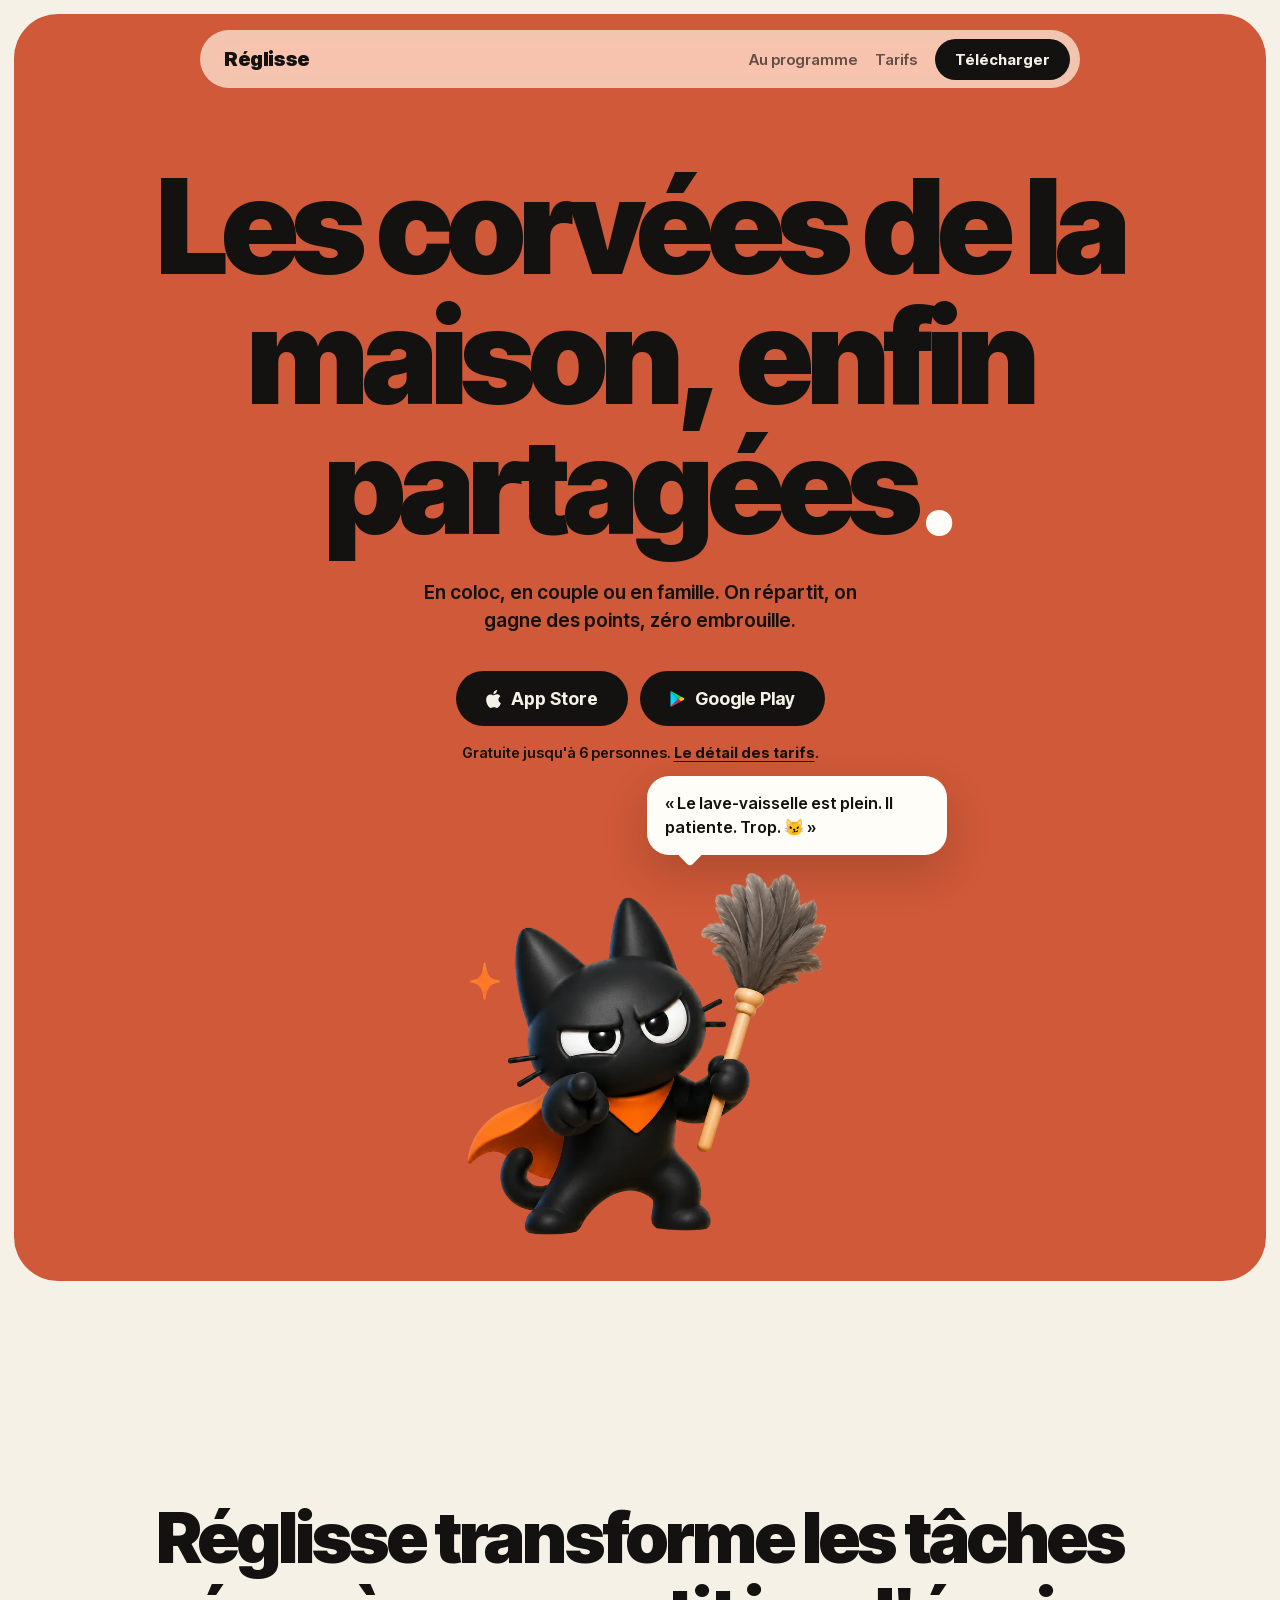
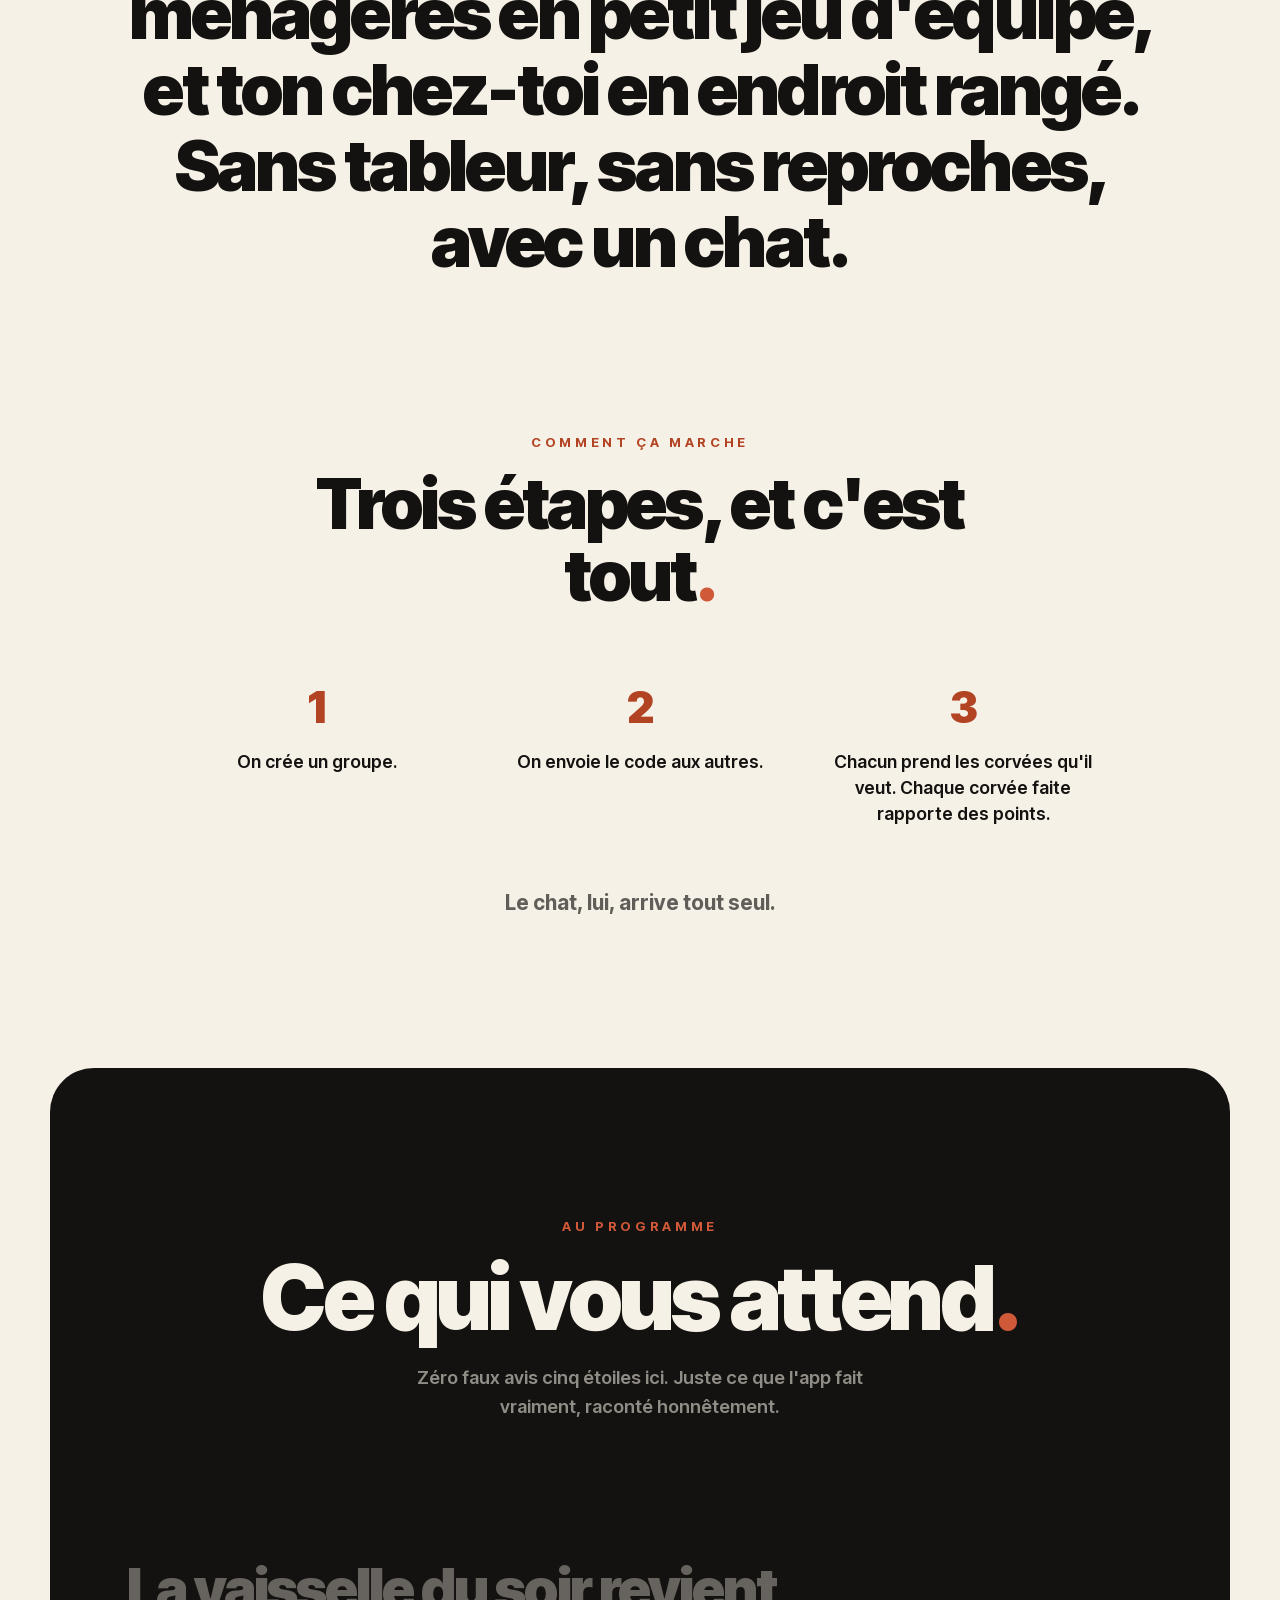
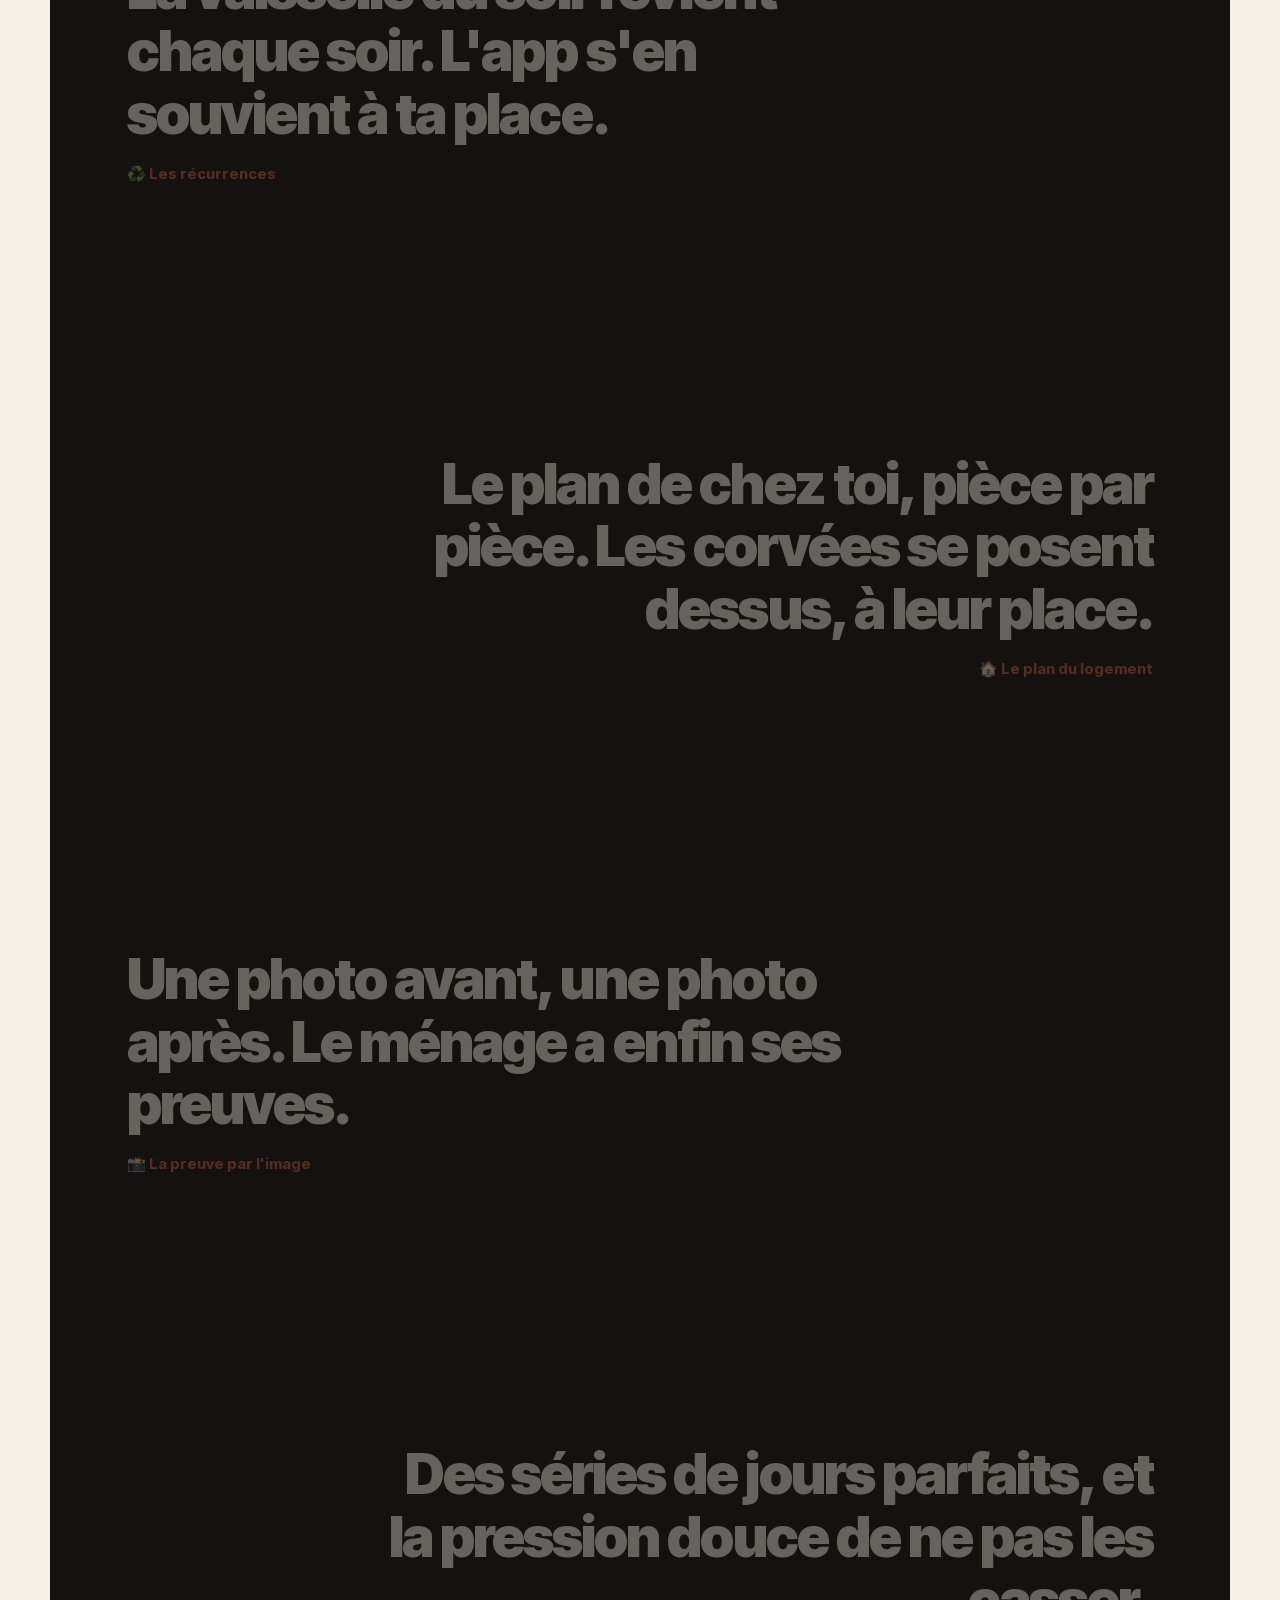
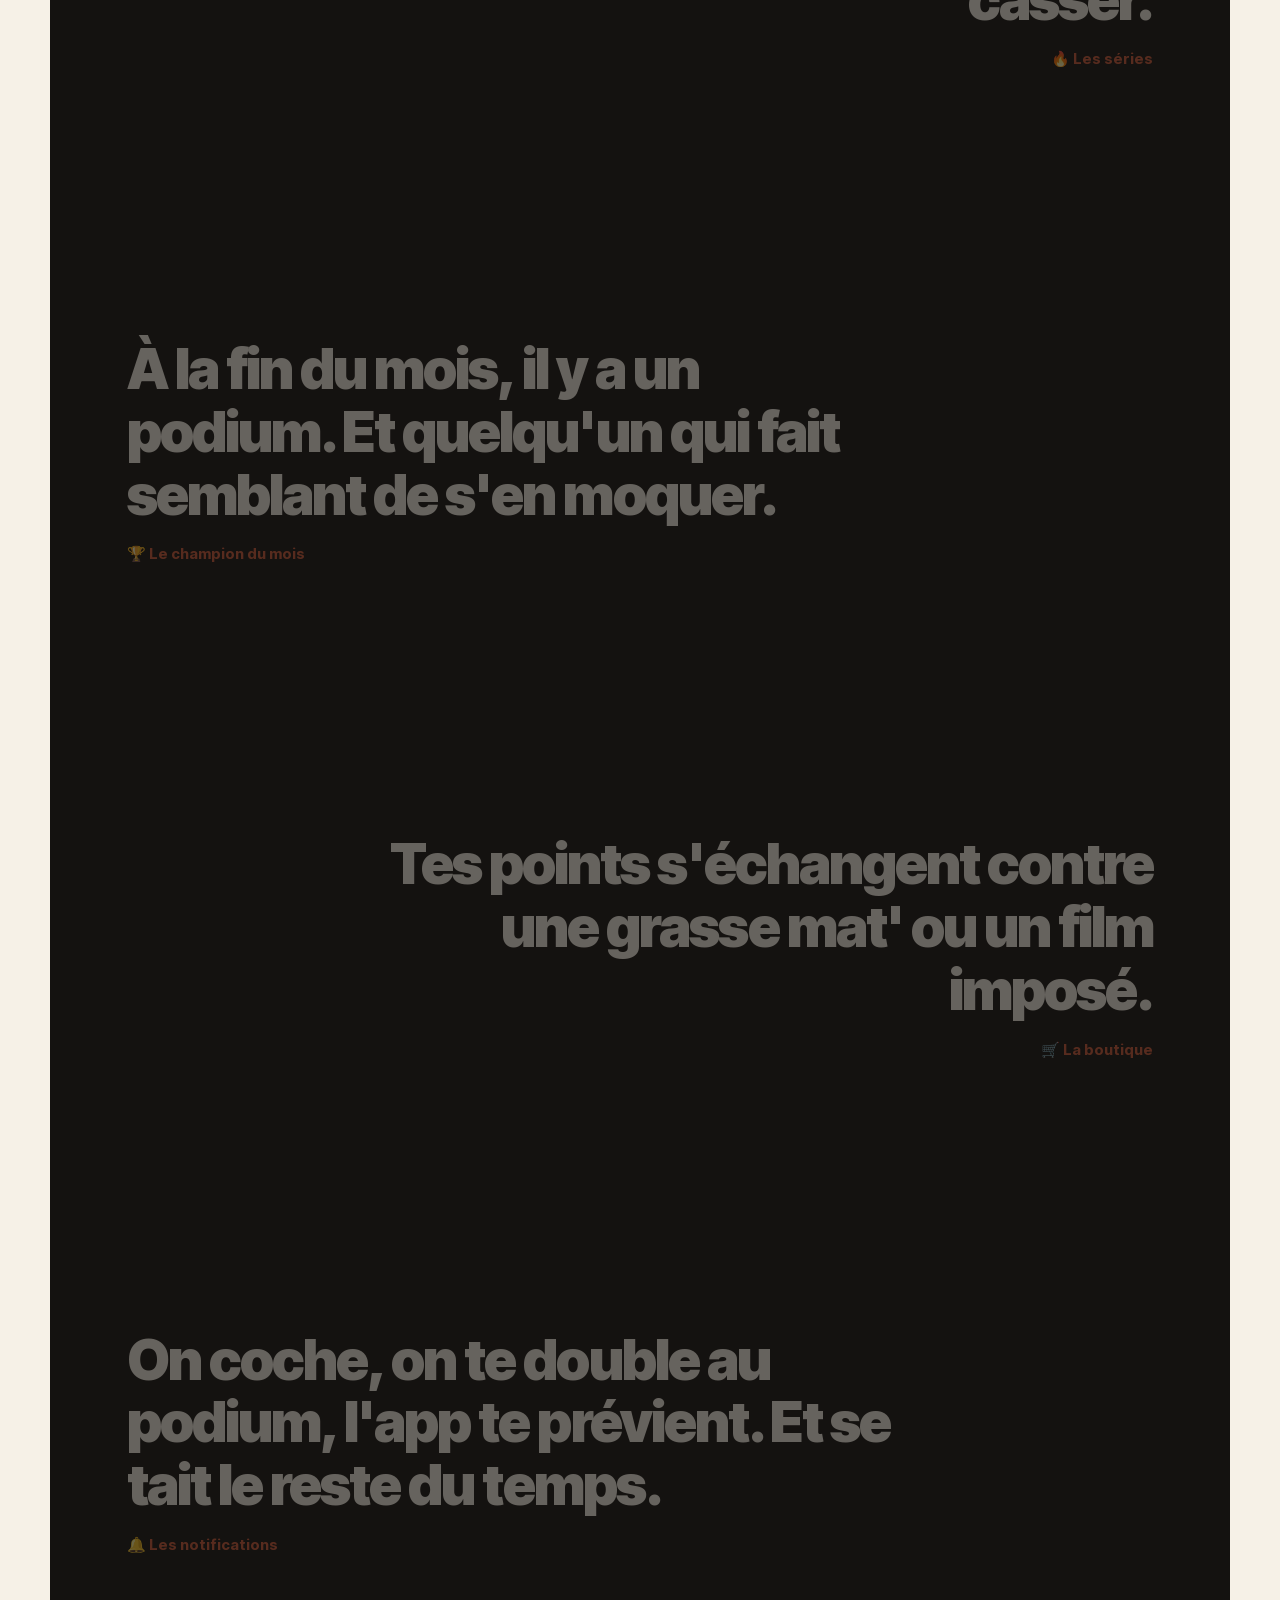
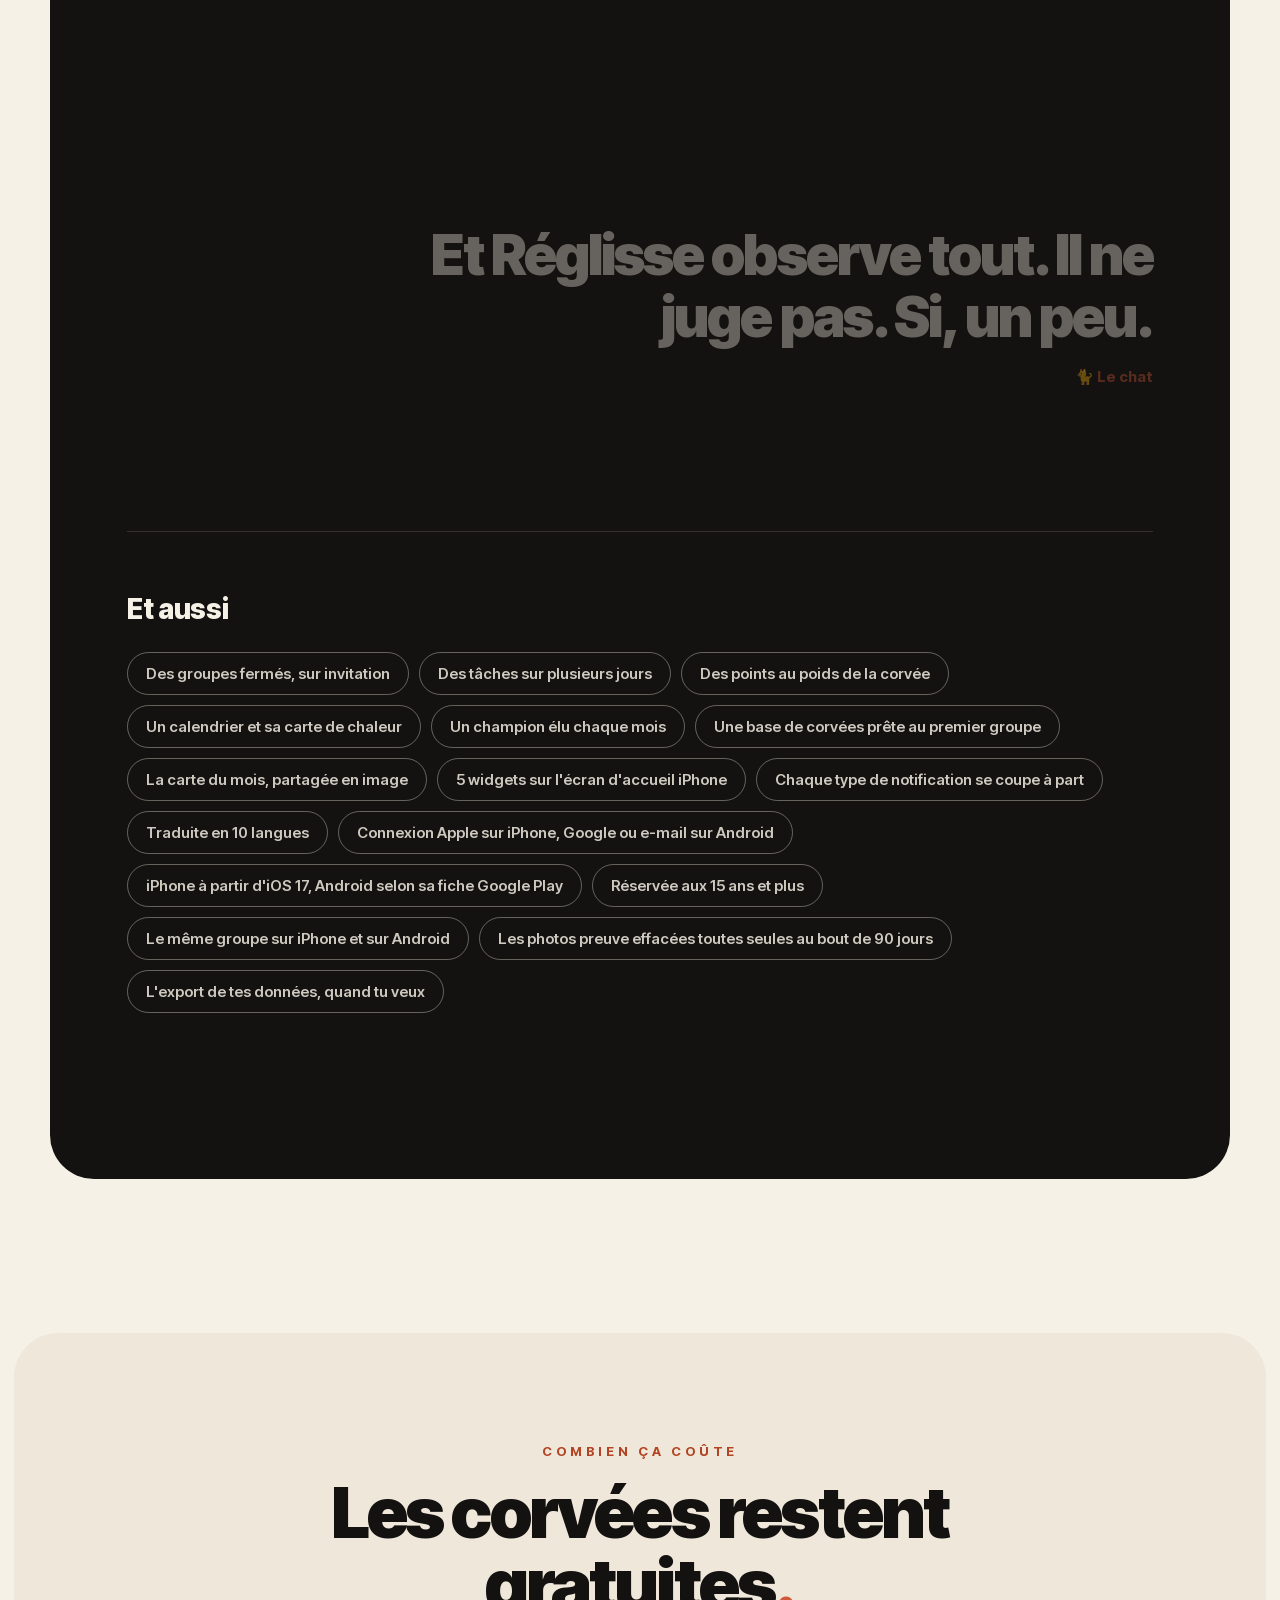
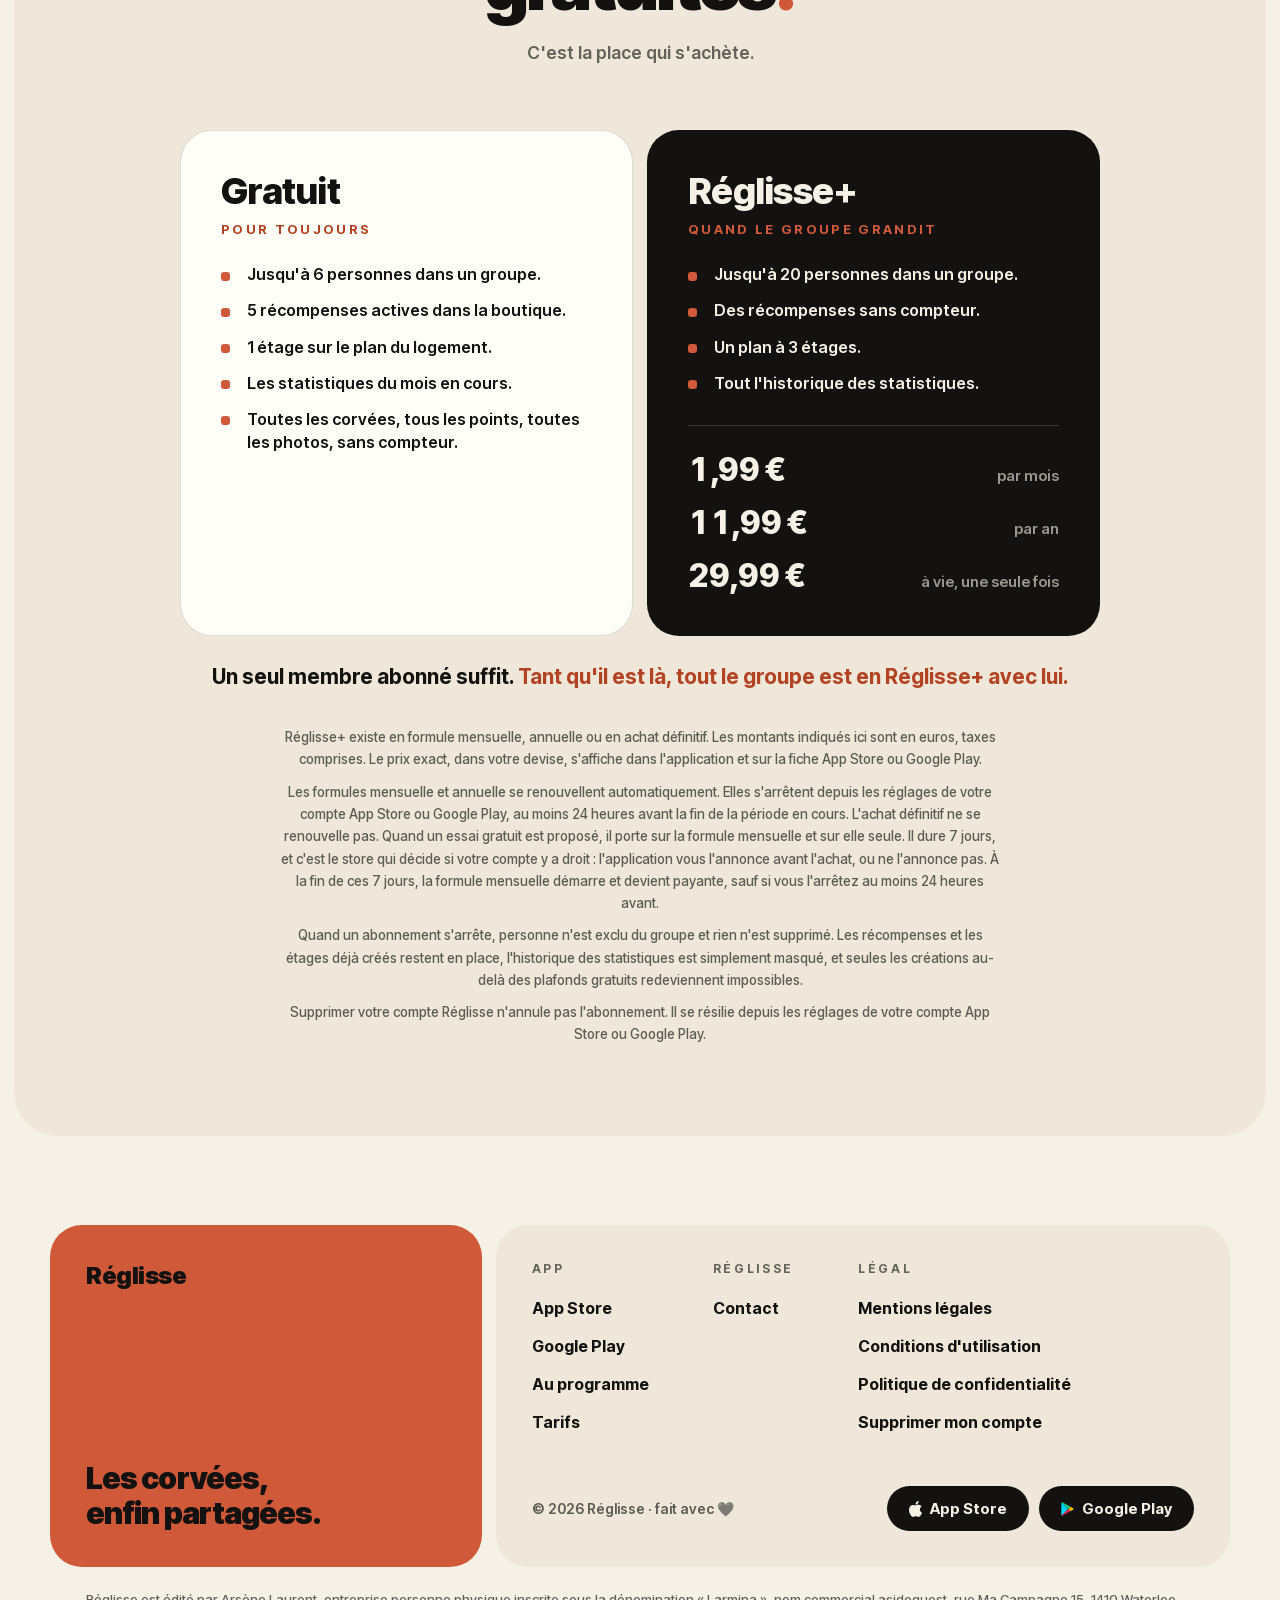
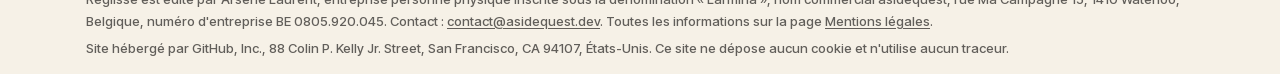
==== commit 5b6b2b7f: "Age minimum : 15 ans stricts, sans accord parental Les CGU et la politique promettaient qu'un moins " ====
--- a/index.html
+++ b/index.html
@@ -932,6 +932,7 @@
                     <li class="chip">Traduite en 10 langues</li>
                     <li class="chip">Connexion Apple sur iPhone, Google ou e-mail sur Android</li>
                     <li class="chip">iPhone à partir d'iOS 17, Android selon sa fiche Google Play</li>
+                    <li class="chip">Réservée aux 15 ans et plus</li>
                     <li class="chip">Le même groupe sur iPhone et sur Android</li>
                     <li class="chip">Les photos preuve effacées toutes seules au bout de 90 jours</li>
                     <li class="chip">L'export de tes données, quand tu veux</li>
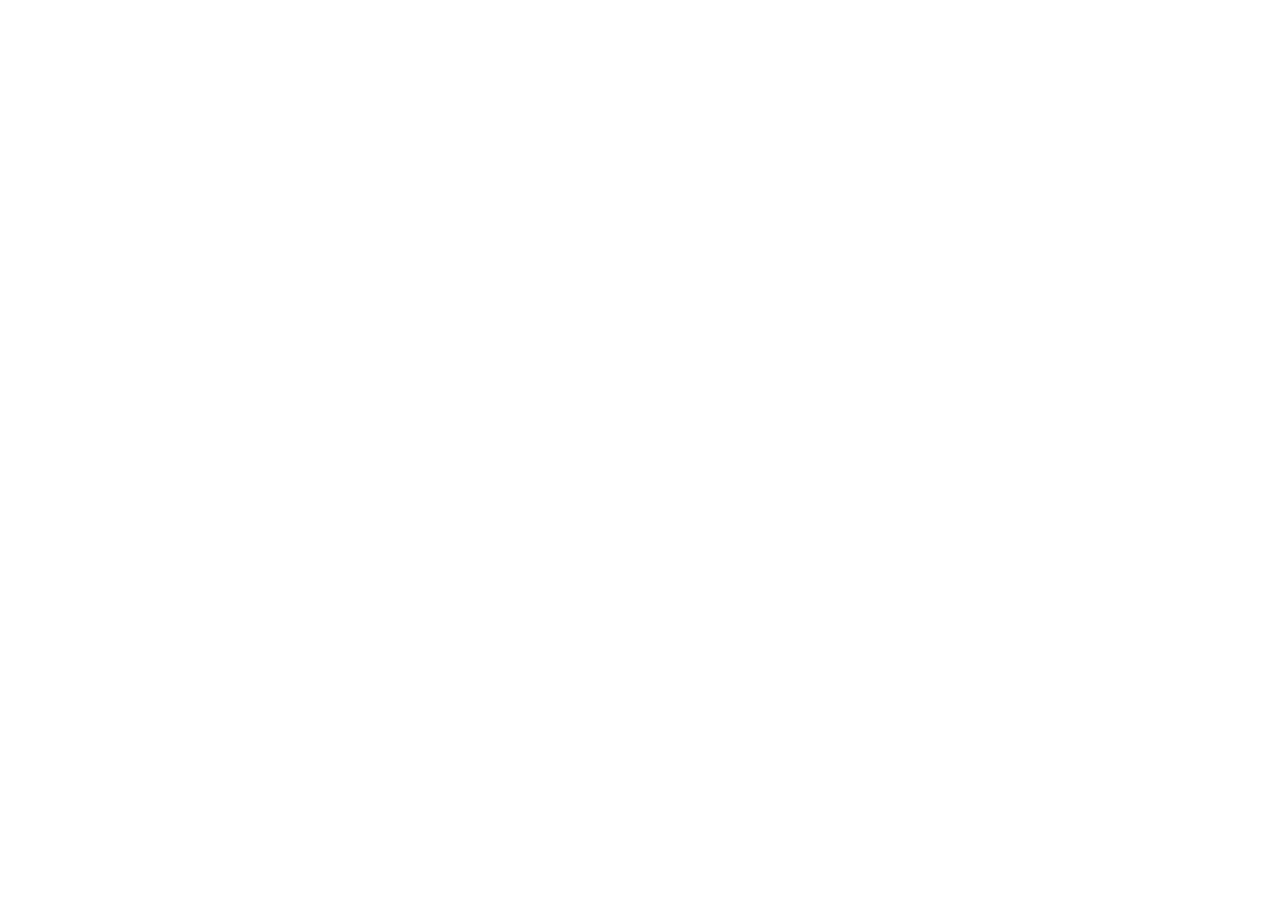
==== commit d1369ac7: "Déménagé sur asidequest.dev/reglisse : les pages deviennent des redirections Chaque page renvoie ver" ====
--- a/index.html
+++ b/index.html
@@ -1,1178 +1,47 @@
-<!DOCTYPE html>
+<!doctype html>
 <html lang="fr">
 <head>
-    <meta charset="UTF-8">
-    <!-- Le pied de page promet qu'aucun traceur ne tourne ici. Cette ligne le rend
-         vérifiable au lieu de déclaratif : « default-src 'none' » interdit au
-         navigateur toute requête sortante, et tout ce qui est autorisé ensuite
-         vient de ce dépôt. Les deux 'unsafe-inline' sont la contrepartie du style
-         et du script écrits dans la page, ils n'ouvrent la porte à personne
-         d'autre. GitHub Pages ne sait pas poser d'en-tête, d'où la balise. -->
-    <meta http-equiv="Content-Security-Policy" content="default-src 'none'; img-src 'self'; font-src 'self'; style-src 'unsafe-inline'; script-src 'unsafe-inline'; form-action 'none'; base-uri 'none'">
-    <!-- Pas de viewport-fit=cover : la page n'a ni fond plein en bord d'écran ni
-         barre collée en bas, elle n'a donc rien à gagner à passer sous l'encoche.
-         En paysage, l'encoche mordait le coin de la carte corail et le bord de la
-         pilule de navigation. -->
-    <meta name="viewport" content="width=device-width, initial-scale=1.0">
-    <meta name="color-scheme" content="light">
-    <meta name="theme-color" content="#F6F1E7">
-    <title>Réglisse · L'app qui partage les tâches ménagères</title>
-    <meta name="description" content="L'app qui transforme les tâches ménagères en petit jeu d'équipe. En coloc, en couple ou en famille. Gratuite jusqu'à 6 personnes, iPhone et Android.">
-    <link rel="canonical" href="https://laurentarsene.github.io/done-privacy/">
-    <!-- Bannière native d'installation dans Safari sur iPhone : le chemin le plus court
-         vers l'App Store depuis une page dont c'est tout le propos. -->
-    <meta name="apple-itunes-app" content="app-id=6762408910">
-    <meta property="og:site_name" content="Réglisse">
-    <meta property="og:locale" content="fr_FR">
-    <meta property="og:title" content="Réglisse · Les corvées, enfin partagées.">
-    <meta property="og:description" content="Le ménage en petit jeu d'équipe. On répartit, on gagne des points, zéro embrouille. Et il y a un chat.">
-    <!-- Carte de partage propre à l'accueil. join.html a la sienne, dont le texte
-         incrusté dit « Rejoins ton groupe », ce qui n'a aucun sens envoyé à quelqu'un
-         qui découvre l'app. Nom de fichier neuf, donc aucun cache à vider et aucun ?v=
-         à traîner. En JPEG et non en PNG : l'image n'a pas de transparence, et
-         l'ancienne carte pesait 819 Ko, bien au-dessus des 300 Ko à partir desquels
-         WhatsApp et Signal renoncent silencieusement à afficher l'aperçu. -->
-    <meta property="og:image" content="https://laurentarsene.github.io/done-privacy/assets/og-accueil.jpg">
-    <meta property="og:image:type" content="image/jpeg">
-    <meta property="og:image:width" content="1200">
-    <meta property="og:image:height" content="630">
-    <meta property="og:image:alt" content="Réglisse, le chat noir de l'app, à côté du titre Les corvées, enfin partagées.">
-    <meta property="og:url" content="https://laurentarsene.github.io/done-privacy/">
-    <meta property="og:type" content="website">
-    <meta name="twitter:card" content="summary_large_image">
-    <meta name="twitter:title" content="Réglisse · Les corvées, enfin partagées.">
-    <meta name="twitter:description" content="Le ménage en petit jeu d'équipe. On répartit, on gagne des points, zéro embrouille. Et il y a un chat.">
-    <meta name="twitter:image" content="https://laurentarsene.github.io/done-privacy/assets/og-accueil.jpg">
-    <meta name="twitter:image:alt" content="Réglisse, le chat noir de l'app, à côté du titre Les corvées, enfin partagées.">
-    <!-- Même déclaration d'icône sur les cinq pages du site : le SVG d'abord, les PNG
-         pour les navigateurs qui ne le prennent pas. -->
-    <link rel="icon" href="icon.svg" type="image/svg+xml">
-    <link rel="icon" type="image/png" sizes="32x32" href="assets/favicon-32.png">
-    <link rel="icon" type="image/png" sizes="192x192" href="assets/favicon-192.png">
-    <link rel="apple-touch-icon" href="assets/apple-touch-icon.png">
-
-    <!-- Réglisse est aussi un bonbon. Ces quelques lignes disent aux moteurs, et aux
-         machines qui répondent à leur place, que celle-ci est une app de ménage
-         partagé, sur quels systèmes elle tourne et ce que coûte son option payante.
-         Aucune note moyenne ici : nous n'en avons pas, et en inventer une se paie. -->
-    <script type="application/ld+json">
-    {
-      "@context": "https://schema.org",
-      "@type": "MobileApplication",
-      "name": "Réglisse",
-      "url": "https://laurentarsene.github.io/done-privacy/",
-      "description": "L'app qui transforme les tâches ménagères en petit jeu d'équipe. En coloc, en couple ou en famille : on répartit, on gagne des points, zéro embrouille.",
-      "applicationCategory": "LifestyleApplication",
-      "operatingSystem": "iOS, Android",
-      "inLanguage": "fr",
-      "image": "https://laurentarsene.github.io/done-privacy/assets/og-accueil.jpg",
-      "downloadUrl": [
-        "https://apps.apple.com/app/id6762408910",
-        "https://play.google.com/store/apps/details?id=dev.asidequest.reglisse"
-      ],
-      "offers": [
-        { "@type": "Offer", "name": "Réglisse+ mensuel", "price": "1.99", "priceCurrency": "EUR" },
-        { "@type": "Offer", "name": "Réglisse+ annuel", "price": "11.99", "priceCurrency": "EUR" },
-        { "@type": "Offer", "name": "Réglisse+ à vie", "price": "29.99", "priceCurrency": "EUR" }
-      ],
-      "publisher": {
-        "@type": "Organization",
-        "name": "asidequest",
-        "email": "contact@asidequest.dev",
-        "url": "https://laurentarsene.github.io/done-privacy/mentions-legales.html"
-      }
-    }
-    </script>
-
-    <!-- Les apparitions au scroll ne masquent quelque chose que si cette classe est
-         posée. Le script est ici, tout en haut, donc exécuté avant le premier rendu :
-         aucun clignotement.
-
-         Rien n'est caché tant que cette classe n'est pas posée. Elle ne l'est que si
-         le navigateur sait révéler le contenu, et le script du bas la retire s'il
-         échoue en route. Le test porte sur les trois morceaux d'IntersectionObserver,
-         pas seulement sur son nom : de Chrome 51 à 57 et sur Edge 15 et 16, l'objet
-         existe mais isIntersecting manque, aucune exception n'est levée et les tarifs
-         resteraient invisibles sans le moindre indice. -->
-    <script>if ("IntersectionObserver" in window && "IntersectionObserverEntry" in window && "isIntersecting" in IntersectionObserverEntry.prototype) document.documentElement.classList.add("js");</script>
-
-    <!-- POLICES : aucun appel à Google Fonts.
-         Un chargement distant transmet l'adresse IP de chaque visiteur à Google sans
-         son consentement, ce qui n'a rien à faire sur ce site. Tout est hébergé ici.
-
-         Une seule famille sur cette page, Inter Tight, découpée en deux jeux par
-         plage Unicode : une page en français ne télécharge que le jeu « latin »,
-         soit 44 Ko en tout. Le jeu « ext » n'est récupéré que si un caractère
-         d'Europe centrale apparaît, par exemple dans le nom d'un groupe.
-         Les pages légales, elles, ont leur propre feuille et leur propre serif.
-
-         Une seule déclaration par jeu, et non une par graisse : le fichier est une
-         police variable, son axe de graisse fournit à lui seul le 500 des mentions
-         grises, le 600 du texte courant, le 700 des boutons, le 800 des titres de
-         cartes et le 900 des grands titres. Les six déclarations d'avant pointaient
-         sur six fichiers dont le contenu était identique au octet près, et
-         réclamaient trois fois le même téléchargement.
-
-         La plage s'arrête à 500 en bas, volontairement : rien sur cette page ne
-         descend plus maigre, et ce garde-fou évite qu'un texte fin passe un jour
-         sous le seuil de lisibilité sans qu'on le voie venir.
-
-         Inter Tight est sous licence SIL Open Font License, l'auto-hébergement
-         est autorisé. -->
-    <style>
-        @font-face {
-            font-family: "Inter Tight";
-            src: url("assets/fonts/inter-tight-var.woff2") format("woff2");
-            font-weight: 500 900; font-style: normal; font-display: swap;
-            unicode-range: U+0000-00FF, U+0131, U+0152-0153, U+02BB-02BC, U+02C6, U+02DA, U+02DC, U+0304, U+0308, U+0329, U+2000-206F, U+20AC, U+2122, U+2191, U+2193, U+2212, U+2215, U+FEFF, U+FFFD;
-        }
-        @font-face {
-            font-family: "Inter Tight";
-            src: url("assets/fonts/inter-tight-var-ext.woff2") format("woff2");
-            font-weight: 500 900; font-style: normal; font-display: swap;
-            unicode-range: U+0100-02BA, U+02BD-02C5, U+02C7-02CC, U+02CE-02D7, U+02DD-02FF, U+0304, U+0308, U+0329, U+1D00-1DBF, U+1E00-1E9F, U+1EF2-1EFF, U+2020, U+20A0-20AB, U+20AD-20C0, U+2113, U+2C60-2C7F, U+A720-A7FF;
-        }
-        /* Repli métrique : les polices système recalées sur les vraies métriques
-           d'Inter Tight, mesurées dans le fichier woff2 (unitsPerEm 2048, ascender
-           1984, descender 494) et sur la largeur moyenne des bas-de-casse comparée
-           à celle d'Helvetica. Le titre du héros ne saute donc pas au swap. */
-        @font-face {
-            font-family: "Inter Tight Repli";
-            src: local("Helvetica Neue"), local("HelveticaNeue"), local("Segoe UI"), local("Roboto"), local("Arial");
-            size-adjust: 99.3%;
-            ascent-override: 96.88%;
-            descent-override: 24.12%;
-            line-gap-override: 0%;
-        }
-
-        :root {
-            /* Corail du héro et des accents sur fond sombre. Éclairci de 1 % de
-               luminosité : sur l'ancien #CE5433, aucun texte de taille courante ne
-               pouvait atteindre 4,5:1, l'encre plafonnait à 4,40:1. */
-            --coral: #CF5938;
-            /* Corail des textes posés sur le crème, assombri : l'ancien #B94724
-               donnait 4,32:1 sur la carte crème, sous le seuil AA. */
-            --coral-deep: #B24423;
-            --cream: #F6F1E7;
-            --cream-card: #EFE8DA;
-            --ink: #141210;
-            /* 0,66 et non 0,62 : sous la nav translucide posée sur le corail du héro,
-               les liens de navigation tombaient à 4,42:1. */
-            --ink-soft: rgba(20, 18, 16, 0.66);
-            --white-warm: #FFFDF8;
-            --radius: 44px;
-            --gutter: 14px;
-            --nav-h: 58px;
-            --sans: "Inter Tight", "Inter Tight Repli", -apple-system, BlinkMacSystemFont, "Segoe UI", Roboto, sans-serif;
-        }
-        * { margin: 0; padding: 0; box-sizing: border-box; }
-        /* La marge de défilement vit sur <html> et non sur les seuls « section,
-           footer » : elle couvre ainsi toutes les ancres et, surtout, les remontées
-           au clavier en Maj+Tab, qui sinon amènent le lien focalisé sous la pilule
-           de navigation (WCAG 2.4.11, Focus non masqué). */
-        html { scroll-behavior: smooth; color-scheme: light; scroll-padding-top: calc(var(--nav-h) + 24px); }
-        body {
-            font-family: var(--sans);
-            background: var(--cream);
-            color: var(--ink);
-            -webkit-font-smoothing: antialiased;
-            overflow-x: hidden;
-        }
-        a { color: inherit; text-decoration: none; }
-        /* Le supplément propre aux boutons de store, par-dessus la marge que <html>
-           donne déjà à toute la page : 36 px de plus, soit nav-h + 60 au total, la
-           valeur qui dégage franchement la pilule de navigation dont le bas est à
-           88 px. Les deux se cumulent, c'est voulu, et c'est pour cela que celle-ci
-           n'est plus écrite en entier. */
-        #stores { scroll-margin-top: 36px; }
-        /* Le contour de focus était au corail, donc invisible sur le corail du héro :
-           1,00:1 sur les deux boutons de store et sur le lien des tarifs, et 2,59:1
-           sous la nav translucide. L'encre passe partout sur les fonds clairs, le
-           crème prend le relais sur les fonds sombres. */
-        :focus-visible { outline: 3px solid var(--ink); outline-offset: 3px; border-radius: 4px; }
-        .stories :focus-visible, .plan.plus :focus-visible { outline-color: var(--cream); }
-
-        /* ===== Nav pilule flottante ===== */
-        .nav {
-            position: fixed;
-            /* Même retrait en haut que sur les côtés : 16px sous le bord de la carte orange. */
-            top: calc(var(--gutter) + 16px);
-            left: 50%;
-            transform: translateX(-50%);
-            /* Toujours un peu plus étroite que la carte orange du héro :
-               la carte fait 100% moins les gouttières, la nav retire 32px de plus. */
-            width: min(880px, calc(100% - 2 * var(--gutter) - 32px));
-            height: var(--nav-h);
-            display: flex;
-            align-items: center;
-            justify-content: space-between;
-            padding: 0 10px 0 24px;
-            border-radius: 999px;
-            background: rgba(246, 241, 231, 0.72);
-            -webkit-backdrop-filter: blur(16px) saturate(1.5);
-            backdrop-filter: blur(16px) saturate(1.5);
-            z-index: 100;
-            transition: box-shadow 0.35s ease, background 0.35s ease;
-        }
-        .nav.scrolled {
-            background: rgba(246, 241, 231, 0.85);
-            box-shadow: 0 10px 34px rgba(20, 18, 16, 0.14);
-        }
-        .brand { font-weight: 900; font-size: 1.25rem; letter-spacing: -0.02em; }
-        .nav-right { display: flex; align-items: center; gap: 18px; }
-        .nav-link {
-            font-weight: 600;
-            font-size: 0.9375rem;
-            /* La hauteur de ligne seule ne donnait que 19 px de cible. */
-            padding: 6px 0;
-            color: var(--ink-soft);
-            transition: color 0.2s ease;
-        }
-        .nav-link:hover { color: var(--ink); }
-        .btn-dl {
-            background: var(--ink);
-            color: var(--cream);
-            font-weight: 700;
-            font-size: 0.9375rem;
-            padding: 11px 20px;
-            border-radius: 999px;
-            transition: transform 0.25s cubic-bezier(0.34, 1.56, 0.64, 1);
-        }
-        .btn-dl:hover { transform: scale(1.05); }
-
-        /* ===== Héro ===== */
-        .hero-wrap { padding: var(--gutter); }
-        .hero {
-            position: relative;
-            background: var(--coral);
-            border-radius: var(--radius);
-            padding: calc(var(--nav-h) + 90px) 24px 0;
-            text-align: center;
-            overflow: hidden;
-        }
-        .hero-title {
-            font-size: clamp(3rem, 10.5vw, 8.2rem);
-            font-weight: 900;
-            line-height: 0.99;
-            letter-spacing: -0.045em;
-            max-width: 11ch;
-            margin: 0 auto;
-        }
-        .hero-title .w {
-            display: inline-block;
-            opacity: 0;
-            transform: translateY(0.45em);
-            animation: wordIn 0.7s cubic-bezier(0.22, 1, 0.36, 1) forwards;
-            animation-delay: calc(0.08s * var(--i));
-        }
-        .hero-title .dot { color: var(--white-warm); }
-        @keyframes wordIn { to { opacity: 1; transform: translateY(0); } }
-        .hero-sub {
-            font-size: clamp(1rem, 2vw, 1.2rem);
-            font-weight: 600;
-            /* Encre pleine : à 55 % d'opacité, la phrase tombait à 2,43:1 sur le corail. */
-            color: var(--ink);
-            max-width: 38ch;
-            margin: 26px auto 0;
-            line-height: 1.5;
-            animation: fadeUp 0.8s ease 0.55s forwards;
-        }
-        .store-btns {
-            display: flex;
-            justify-content: center;
-            align-items: center;
-            gap: 12px;
-            flex-wrap: wrap;
-            margin-top: 36px;
-            animation: fadeUp 0.8s ease 0.7s forwards;
-        }
-        .btn-store {
-            display: inline-flex;
-            align-items: center;
-            gap: 10px;
-            background: var(--ink);
-            color: var(--cream);
-            font-weight: 700;
-            font-size: clamp(0.95rem, 1.6vw, 1.1rem);
-            padding: 17px 30px;
-            border-radius: 999px;
-            transition: transform 0.25s cubic-bezier(0.34, 1.56, 0.64, 1);
-        }
-        .btn-store:hover { transform: scale(1.04); }
-        .store-icon { flex-shrink: 0; }
-        .hero-note {
-            margin-top: 18px;
-            font-size: 0.90625rem;
-            font-weight: 600;
-            /* Même raison que le sous-titre : 2,43:1 sur le corail, il faut l'encre pleine. */
-            color: var(--ink);
-            animation: fadeUp 0.8s ease 0.85s forwards;
-        }
-        /* Le lien passe en encre pleine : c'est la partie cliquable, elle doit se voir. */
-        .hero-note a { color: var(--ink); font-weight: 700; text-decoration: underline; text-underline-offset: 3px; }
-        @keyframes fadeUp { from { opacity: 0; transform: translateY(16px); } to { opacity: 1; transform: none; } }
-        /* Ces quatre-là partaient invisibles en CSS nu, et ne devaient leur retour
-           qu'à une animation. Toute chaîne qui coupe les animations, un outil de
-           capture, un service de rendu PDF, un moteur d'aperçu, héritait d'un héro
-           sans sous-titre et surtout sans ses deux boutons de store. Désormais ils
-           ne se cachent que derrière .js, comme tout le reste de la page. */
-        .js .hero-sub, .js .store-btns, .js .hero-note, .js .bubble { opacity: 0; }
-
-        .hero-cat {
-            position: relative;
-            width: min(480px, 74vw);
-            margin: 44px auto -4px;
-        }
-        /* Pas de will-change ici : transform est déjà composé, et une couche gardée
-           en mémoire pendant toute la vie de la page coûte plus qu'elle ne rapporte
-           sur un téléphone d'entrée de gamme. */
-        .hero-cat img {
-            width: 100%;
-            height: auto;
-            display: block;
-        }
-        .bubble {
-            position: absolute;
-            top: -6%;
-            right: -14%;
-            width: min(300px, 58vw);
-            background: var(--white-warm);
-            border-radius: 22px;
-            padding: 16px 18px;
-            font-weight: 600;
-            font-size: clamp(0.85rem, 1.5vw, 1.02rem);
-            line-height: 1.45;
-            text-align: left;
-            box-shadow: 0 18px 44px rgba(20, 18, 16, 0.18);
-            animation: bubbleIn 0.6s cubic-bezier(0.34, 1.4, 0.64, 1) 1.15s forwards;
-            z-index: 2;
-        }
-        .bubble::after {
-            content: "";
-            position: absolute;
-            bottom: -8px;
-            left: 34px;
-            width: 18px;
-            height: 18px;
-            background: var(--white-warm);
-            border-radius: 4px;
-            transform: rotate(45deg);
-        }
-        @keyframes bubbleIn { from { opacity: 0; transform: translateY(14px) scale(0.92); } to { opacity: 1; transform: none; } }
-
-        /* ===== Manifeste : les mots s'allument au scroll ===== */
-        .manifesto { padding: clamp(110px, 16vw, 210px) 24px clamp(90px, 12vw, 160px); }
-        .manifesto p {
-            font-size: clamp(2rem, 6vw, 4.4rem);
-            font-weight: 900;
-            letter-spacing: -0.04em;
-            line-height: 1.08;
-            max-width: 21ch;
-            margin: 0 auto;
-            text-align: center;
-        }
-        .manifesto .word { transition: color 0.35s ease; }
-        /* 0,46 et non 0,16 : le mot pas encore allumé était à 1,40:1 sur le crème, et
-           huit mots sur vingt et un restent éteints manifeste centré à l'écran. Ce
-           n'est pas un état de passage, c'est du vrai texte, et c'est lui qui porte la
-           chute. À 0,46, #8E8A84 sur le crème, soit 3,05:1. Le mot allumé reste à
-           16,60:1, l'écart continue de se lire comme un allumage. */
-        .js .manifesto .word { color: rgba(20, 18, 16, 0.46); }
-        .manifesto .word.lit { color: var(--ink); }
-
-        /* ===== Révélations au scroll (tarifs, pied de page) =====
-           Tout ce qui est caché au départ l'est derrière .js, la classe que le script
-           d'en-tête pose sur <html>. Rien n'est caché tant que cette classe n'est pas
-           posée. Elle ne l'est que si le navigateur sait révéler le contenu, et le
-           script du bas la retire s'il échoue en route. */
-        .reveal {
-            transition: opacity 0.7s ease, transform 0.7s cubic-bezier(0.22, 1, 0.36, 1);
-        }
-        .js .reveal { opacity: 0; transform: translateY(24px); }
-        .reveal.in { opacity: 1; transform: none; }
-
-        /* ===== Comment ça marche =====
-           Placée juste après le manifeste : la promesse vient d'être faite, c'est
-           le moment où l'on se demande comment ça se passe vraiment. Rien de neuf
-           visuellement, tout est emprunté à la section Tarifs : le même .section-head,
-           des chiffres dans l'idiome de .tarif .n, une cloture dans celui de
-           .prix-ensemble. Trois etapes, pas une quatrieme. */
-        .etapes-wrap { padding: 0 24px clamp(90px, 12vw, 150px); }
-        .etapes-liste {
-            list-style: none;
-            display: grid;
-            grid-template-columns: repeat(3, 1fr);
-            gap: clamp(26px, 4vw, 50px);
-            max-width: 920px;
-            margin: 0 auto;
-            text-align: center;
-        }
-        .etapes-liste li {
-            font-size: clamp(1rem, 1.7vw, 1.1rem);
-            font-weight: 600;
-            line-height: 1.5;
-        }
-        /* Corail profond et non corail du hero : sur le creme, le second ne donne
-           que 3,49:1, la même raison qui vaut déjà pour .eyebrow. */
-        .etape-n {
-            display: block;
-            font-size: clamp(2rem, 3.4vw, 2.8rem);
-            font-weight: 900;
-            letter-spacing: -0.03em;
-            color: var(--coral-deep);
-            margin-bottom: 8px;
-        }
-        .etapes-fin {
-            max-width: 920px;
-            margin: clamp(40px, 5vw, 60px) auto 0;
-            text-align: center;
-            font-size: clamp(1.05rem, 2vw, 1.3rem);
-            font-weight: 700;
-            line-height: 1.45;
-            color: var(--ink-soft);
-        }
-
-        /* ===== Au programme ===== */
-        .stories-wrap { padding: 0 var(--gutter) var(--gutter); }
-        .stories {
-            background: var(--ink);
-            color: var(--cream);
-            border-radius: var(--radius);
-            padding: clamp(90px, 12vw, 150px) clamp(24px, 6vw, 90px) clamp(100px, 13vw, 170px);
-            /* Même plafond que le pied de page, pour que les deux blocs s'alignent.
-               Sans lui, sur un très grand écran, les citations s'étiraient et le
-               regard traversait toute la largeur entre deux phrases voisines. */
-            max-width: 1180px;
-            margin: 0 auto;
-        }
-        /* En-tête de section, sur fond clair. Partagé par la section Tarifs et,
-           pour le surtitre seul, par la section Au programme sur fond sombre. */
-        .eyebrow {
-            font-size: 0.8125rem;
-            font-weight: 700;
-            letter-spacing: 0.28em;
-            text-transform: uppercase;
-            /* Sur fond clair, le corail du héro ne donne que 3,49:1 : on prend le corail profond. */
-            color: var(--coral-deep);
-        }
-        /* Le même surtitre, mais posé sur la carte encre : là, c'est le corail clair qui porte. */
-        .stories-head .eyebrow { color: var(--coral); }
-        .section-head { text-align: center; margin-bottom: clamp(40px, 5vw, 64px); }
-        .section-head h2 {
-            /* Meme idiome que .hero-title et .stories h2 : Inter Tight 900, tres
-               serree. La serif introduite ici jurait avec le reste de la page. */
-            font-size: clamp(2.3rem, 6.2vw, 4.4rem);
-            font-weight: 900;
-            letter-spacing: -0.04em;
-            line-height: 1.02;
-            color: var(--ink);
-            margin: 18px auto 0;
-            max-width: 15ch;
-        }
-        .section-head h2 .dot-orange { color: var(--coral); }
-        .section-head p {
-            font-size: clamp(0.95rem, 1.7vw, 1.1rem);
-            font-weight: 600;
-            /* 0,66 et non 0,60 : sur la carte crème, 0,60 ne donnait que 4,21:1. */
-            color: rgba(31, 27, 24, 0.66);
-            max-width: 46ch;
-            margin: 18px auto 0;
-            line-height: 1.55;
-        }
-        .stories-head { text-align: center; margin-bottom: clamp(70px, 9vw, 120px); }
-        .stories h2 {
-            font-size: clamp(2.6rem, 7.5vw, 5.6rem);
-            font-weight: 900;
-            letter-spacing: -0.04em;
-            line-height: 1.02;
-            margin: 18px auto 0;
-            max-width: 14ch;
-        }
-        .stories h2 .dot-orange { color: var(--coral); }
-        .stories-sub {
-            font-size: clamp(0.95rem, 1.7vw, 1.15rem);
-            font-weight: 600;
-            color: rgba(246, 241, 231, 0.55);
-            max-width: 44ch;
-            margin: 20px auto 0;
-            line-height: 1.55;
-        }
-        .quote {
-            /* Le titre est écrit avant la phrase, pour qu'une navigation par titres
-               tombe dessus en premier. Ce column-reverse le réaffiche en dessous,
-               là où il a toujours été : rien ne bouge à l'écran. */
-            display: flex;
-            flex-direction: column-reverse;
-            max-width: 75%;
-            /* Espacement en hauteur d'écran : chaque phrase a son propre moment de scroll. */
-            margin: 0 0 clamp(140px, 30vh, 290px);
-        }
-        .js .quote { opacity: 0.13; transform: translateY(22px); }
-        .quote:last-of-type { margin-bottom: 0; }
-        .quote.right { margin-left: auto; text-align: right; }
-        .quote p {
-            font-size: clamp(1.7rem, 4.6vw, 3.5rem);
-            font-weight: 900;
-            letter-spacing: -0.035em;
-            line-height: 1.12;
-        }
-        .quote h3 {
-            margin-top: 18px;
-            font-size: 0.9375rem;
-            font-weight: 700;
-            color: var(--coral);
-        }
-        .aussi {
-            margin-top: clamp(100px, 13vw, 170px);
-            border-top: 1px solid rgba(246, 241, 231, 0.14);
-            padding-top: clamp(40px, 5vw, 60px);
-        }
-        .aussi h3 {
-            font-weight: 800;
-            font-size: clamp(1.3rem, 2.4vw, 1.75rem);
-            letter-spacing: -0.01em;
-            margin-bottom: 26px;
-        }
-        .chips { display: flex; flex-wrap: wrap; gap: 10px; list-style: none; }
-        .chip {
-            /* 0,36 et non 0,20 : la bordure était à 1,77:1 sur l'encre, la pastille
-               n'avait pour ainsi dire pas de contour. À 0,36, 3,08:1, et elle reste
-               discrète. */
-            border: 1px solid rgba(246, 241, 231, 0.36);
-            border-radius: 999px;
-            padding: 11px 18px;
-            font-size: 0.9375rem;
-            font-weight: 600;
-            color: rgba(246, 241, 231, 0.82);
-        }
-
-        /* ===== Combien ça coûte ===== */
-        .prix-wrap { padding: clamp(80px, 11vw, 140px) var(--gutter) 0; }
-        .prix {
-            background: var(--cream-card);
-            border-radius: var(--radius);
-            padding: clamp(60px, 9vw, 110px) clamp(22px, 5vw, 80px) clamp(54px, 8vw, 90px);
-        }
-        .prix-grid {
-            display: grid;
-            grid-template-columns: 1fr 1fr;
-            gap: 14px;
-            max-width: 920px;
-            margin: 0 auto;
-        }
-        .plan {
-            background: var(--white-warm);
-            /* Le blanc chaud ne se détachait du crème qui le porte qu'à 1,20:1 :
-               la carte Gratuit n'existait pas comme objet, à côté d'une carte
-               Réglisse+ qui tranche à 15,33:1. */
-            border: 1px solid rgba(20, 18, 16, 0.14);
-            border-radius: 32px;
-            padding: clamp(26px, 3.4vw, 40px);
-            display: flex;
-            flex-direction: column;
-        }
-        .plan.plus { background: var(--ink); color: var(--cream); }
-        .plan-name {
-            font-weight: 800;
-            font-size: clamp(1.7rem, 3vw, 2.3rem);
-            letter-spacing: -0.02em;
-            line-height: 1.1;
-        }
-        .plan-tag {
-            font-size: 0.8125rem;
-            font-weight: 700;
-            letter-spacing: 0.18em;
-            text-transform: uppercase;
-            /* Sur le blanc chaud de la carte Gratuit : 4,18:1 avec le corail clair, insuffisant. */
-            color: var(--coral-deep);
-            margin-top: 10px;
-        }
-        /* Sur la carte encre de Réglisse+, c'est l'inverse : le corail clair passe, pas le profond. */
-        .plan.plus .plan-tag { color: var(--coral); }
-        .plan ul { list-style: none; margin-top: 26px; display: grid; gap: 13px; }
-        .plan li {
-            position: relative;
-            padding-left: 26px;
-            font-size: 1rem;
-            font-weight: 600;
-            line-height: 1.45;
-        }
-        .plan li::before {
-            content: "";
-            position: absolute;
-            left: 0;
-            top: 0.52em;
-            width: 9px;
-            height: 9px;
-            border-radius: 3px;
-            background: var(--coral);
-        }
-        .tarifs {
-            margin-top: 30px;
-            padding-top: 24px;
-            border-top: 1px solid rgba(246, 241, 231, 0.16);
-            display: grid;
-            gap: 14px;
-        }
-        .tarif { display: flex; align-items: baseline; justify-content: space-between; gap: 14px; }
-        .tarif .n {
-            /* Chiffres tabulaires : les trois prix s'alignent a la virgule. */
-            font-weight: 800;
-            font-variant-numeric: tabular-nums;
-            font-size: clamp(1.5rem, 2.6vw, 2rem);
-            letter-spacing: -0.01em;
-        }
-        .tarif .u { font-size: 0.9375rem; font-weight: 600; color: rgba(246, 241, 231, 0.6); text-align: right; }
-        .prix-ensemble {
-            max-width: 920px;
-            margin: 26px auto 0;
-            text-align: center;
-            font-size: clamp(1.05rem, 2vw, 1.3rem);
-            font-weight: 700;
-            line-height: 1.45;
-        }
-        .prix-ensemble span { color: var(--coral-deep); }
-        .prix-note {
-            max-width: 720px;
-            margin: 34px auto 0;
-            font-size: 0.84375rem;
-            font-weight: 500;
-            line-height: 1.65;
-            color: var(--ink-soft);
-            text-align: center;
-        }
-        .prix-note p + p { margin-top: 10px; }
-
-        /* ===== Footer ===== */
-        footer { padding: clamp(50px, 7vw, 90px) var(--gutter) var(--gutter); }
-        .foot-grid {
-            display: grid;
-            grid-template-columns: 1fr 1.7fr;
-            gap: 14px;
-            max-width: 1180px;
-            margin: 0 auto;
-        }
-        .foot-card {
-            border-radius: 32px;
-            padding: 36px;
-            transition: opacity 0.7s ease, transform 0.7s cubic-bezier(0.22, 1, 0.36, 1);
-        }
-        .js .foot-card { opacity: 0; transform: translateY(24px); }
-        .foot-card.in { opacity: 1; transform: none; }
-        .foot-brand {
-            background: var(--coral);
-            display: flex;
-            flex-direction: column;
-            justify-content: space-between;
-            min-height: 250px;
-        }
-        .foot-brand .name { font-size: 1.5rem; font-weight: 900; letter-spacing: -0.02em; }
-        .foot-brand .tagline {
-            font-size: clamp(1.4rem, 2.4vw, 1.9rem);
-            font-weight: 900;
-            letter-spacing: -0.03em;
-            line-height: 1.15;
-        }
-        .foot-links { background: var(--cream-card); transition-delay: 0.1s; }
-        .cols { display: flex; gap: clamp(32px, 5vw, 80px); flex-wrap: wrap; }
-        .col h3 {
-            font-size: 0.75rem;
-            font-weight: 700;
-            letter-spacing: 0.22em;
-            text-transform: uppercase;
-            /* 12px en capitales interlettrées : à 0,40 d'opacité, 2,54:1 seulement. */
-            color: rgba(20, 18, 16, 0.62);
-            margin-bottom: 16px;
-        }
-        .col a {
-            display: block;
-            font-size: 1rem;
-            font-weight: 700;
-            /* 20 px de cible avant : la moitié de la marge passe en rembourrage,
-               la cible grandit, le rythme vertical bouge à peine. */
-            padding: 6px 0;
-            margin-bottom: 6px;
-            transition: color 0.2s ease;
-        }
-        .col a:hover { color: var(--coral-deep); }
-        .foot-bottom {
-            display: flex;
-            align-items: center;
-            justify-content: space-between;
-            gap: 20px;
-            flex-wrap: wrap;
-            margin-top: 42px;
-        }
-        .copyright { font-size: 0.875rem; font-weight: 600; color: var(--ink-soft); }
-        .btn-store-mini {
-            display: inline-flex;
-            align-items: center;
-            gap: 8px;
-            background: var(--ink);
-            color: var(--cream);
-            font-weight: 700;
-            font-size: 0.9375rem;
-            padding: 13px 22px;
-            border-radius: 999px;
-            transition: transform 0.25s cubic-bezier(0.34, 1.56, 0.64, 1);
-        }
-        .btn-store-mini:hover { transform: scale(1.05); }
-        .store-minis { display: flex; gap: 10px; flex-wrap: wrap; }
-        .foot-legal {
-            max-width: 1180px;
-            margin: 22px auto 0;
-            padding: 0 36px;
-            font-size: 0.8125rem;
-            font-weight: 500;
-            line-height: 1.65;
-            color: var(--ink-soft);
-        }
-        .foot-legal a { text-decoration: underline; text-underline-offset: 2px; }
-        .foot-legal p + p { margin-top: 6px; }
-
-        /* ===== Mobile ===== */
-        @media (max-width: 860px) {
-            .nav-link.secondaire { display: none; }
-        }
-        @media (max-width: 720px) {
-            :root { --radius: 30px; --gutter: 10px; --nav-h: 52px; }
-            .nav { padding: 0 8px 0 18px; }
-            .brand { font-size: 1.125rem; }
-            .nav-right { gap: 12px; }
-            .btn-dl { padding: 10px 16px; font-size: 0.875rem; }
-            .hero { padding-top: calc(var(--nav-h) + 66px); }
-            .bubble { right: -4%; top: -14%; }
-            .etapes-liste { grid-template-columns: 1fr; gap: 30px; }
-            .quote { max-width: 100%; }
-            .prix-grid { grid-template-columns: 1fr; }
-            .foot-grid { grid-template-columns: 1fr; }
-            .foot-brand { min-height: 190px; }
-            .foot-legal { padding: 0 18px; }
-        }
-        @media (prefers-reduced-motion: reduce) {
-            html { scroll-behavior: auto; }
-            /* opacity en !important depuis que les quatre éléments du héro se cachent
-               derrière .js : sans lui, .js .hero-sub l'emporterait ici par spécificité. */
-            .hero-title .w, .hero-sub, .store-btns, .hero-note, .bubble { animation: none; opacity: 1 !important; transform: none; }
-            .foot-card, .quote, .reveal { opacity: 1 !important; transform: none !important; transition: none; }
-            .manifesto .word { color: var(--ink) !important; transition: none; }
-            .hero-cat img { transform: none !important; }
-            }
-
-        /* ===== Impression =====
-           Sans ce bloc, un « enregistrer en PDF » rendait une page vide à partir du
-           manifeste : tout ce qui attend le scroll restait à son état de départ, donc
-           les tarifs, les deux cartes de plan et les liens légaux sortaient à opacité
-           zéro. Calqué sur le bloc du mouvement réduit, avec un piège en plus :
-           les navigateurs n'impriment pas les aplats de couleur, et le texte crème
-           posé dessus se retrouvait crème sur papier blanc, soit 1,13:1. Il faut donc
-           aussi rendre son encre au texte des blocs sombres. */
-        @media print {
-            @page { margin: 1.6cm; }
-            /* Elle est en position fixed : sans cela elle se réimprime en tête de
-               chaque page, par-dessus le texte. */
-            .nav { display: none; }
-            /* transition: none est indispensable. Sans lui, le fondu de 0,7 s démarre
-               au moment où les styles d'impression s'appliquent, et l'instantané
-               attrape les blocs à mi-course. */
-            .js .reveal, .js .foot-card, .js .quote { opacity: 1 !important; transform: none !important; transition: none; }
-            .hero-title .w, .hero-sub, .store-btns, .hero-note, .bubble { animation: none; opacity: 1 !important; transform: none !important; }
-            .manifesto .word, .js .manifesto .word { color: var(--ink) !important; transition: none; }
-            .hero, .stories, .plan, .plan.plus, .foot-brand, .foot-links, .btn-store, .btn-store-mini { background: none !important; }
-            .stories, .quote, .plan.plus, .btn-store, .btn-store-mini, .hero-title .dot, .tarif .n { color: var(--ink) !important; }
-            .stories-sub, .tarif .u, .chip { color: var(--ink-soft) !important; }
-            .chip { border-color: rgba(20, 18, 16, 0.25) !important; }
-            .plan, .prix-note, .foot-legal, .quote { break-inside: avoid; page-break-inside: avoid; }
-        }
-    </style>
+<meta charset="utf-8">
+<meta name="viewport" content="width=device-width, initial-scale=1">
+<title>Réglisse a déménagé</title>
+<meta name="robots" content="noindex">
+<link rel="canonical" href="https://asidequest.dev/reglisse/">
+<meta property="og:site_name" content="Réglisse">
+<meta property="og:locale" content="fr_FR">
+<meta property="og:title" content="Réglisse · Les corvées, enfin partagées.">
+<meta property="og:description" content="Le ménage en petit jeu d'équipe. On répartit, on gagne des points, zéro embrouille. Et il y a un chat.">
+<meta property="og:image" content="https://asidequest.dev/reglisse/assets/og-accueil.jpg">
+<meta property="og:image:type" content="image/jpeg">
+<meta property="og:image:width" content="1200">
+<meta property="og:image:height" content="630">
+<meta property="og:image:alt" content="Réglisse, le chat noir de l'app, à côté du titre Les corvées, enfin partagées.">
+<meta property="og:url" content="https://asidequest.dev/reglisse/">
+<meta property="og:type" content="website">
+<meta name="twitter:card" content="summary_large_image">
+<meta name="twitter:title" content="Réglisse · Les corvées, enfin partagées.">
+<meta name="twitter:description" content="Le ménage en petit jeu d'équipe. On répartit, on gagne des points, zéro embrouille. Et il y a un chat.">
+<meta name="twitter:image" content="https://asidequest.dev/reglisse/assets/og-accueil.jpg">
+<meta name="twitter:image:alt" content="Réglisse, le chat noir de l'app, à côté du titre Les corvées, enfin partagées.">
+<script>
+  // Ancien site de Réglisse (GitHub Pages) : renvoie vers la même page sur asidequest.dev/reglisse,
+  // en gardant ?requête et #ancre (?code= des invitations, ?v= des pubs, #supprimer-compte).
+  // Les apps déjà publiées et les invitations déjà envoyées pointent encore ici : ne pas supprimer.
+  (function () {
+    var pages = ['', 'index.html', 'join.html', 'privacy.html', 'cgu.html', 'mentions-legales.html', 'instagram.html'];
+    var p = location.pathname.replace(/^\/done-privacy\/?/, '');
+    if (p && p.indexOf('.') < 0 && p.slice(-1) !== '/') p += '.html';   // /join -> join.html
+    if (pages.indexOf(p) < 0) p = '';                                   // chemin inconnu -> accueil
+    location.replace('https://asidequest.dev/reglisse/' + p + location.search + location.hash);
+  })();
+</script>
+<noscript><meta http-equiv="refresh" content="0; url=https://asidequest.dev/reglisse/"></noscript>
+<style>
+  html, body { margin: 0; height: 100%; }
+  body { display: flex; align-items: center; justify-content: center; padding: 24px; box-sizing: border-box; background: #F5EFE7; color: #1A1814; font: 16px/1.5 -apple-system, BlinkMacSystemFont, "Segoe UI", Roboto, sans-serif; text-align: center; }
+  a { color: #E54D2E; }
+</style>
 </head>
 <body>
-
-<!-- Logos des stores, définis une fois et réutilisés via <use>. -->
-<svg width="0" height="0" style="position:absolute" aria-hidden="true">
-    <defs>
-        <linearGradient id="gp-blue" x1="1" y1="0" x2="0" y2="1">
-            <stop offset="0" stop-color="#00A0FF"/><stop offset=".26" stop-color="#00BEFF"/><stop offset=".51" stop-color="#00D2FF"/><stop offset=".76" stop-color="#00DFFF"/><stop offset="1" stop-color="#00E3FF"/>
-        </linearGradient>
-        <linearGradient id="gp-yellow" x1="1" y1=".5" x2="0" y2=".5">
-            <stop offset="0" stop-color="#FFE000"/><stop offset=".41" stop-color="#FFBD00"/><stop offset=".78" stop-color="#FFA500"/><stop offset="1" stop-color="#FF9C00"/>
-        </linearGradient>
-        <linearGradient id="gp-red" x1="0" y1="0" x2="1" y2="1">
-            <stop offset="0" stop-color="#FF3A44"/><stop offset="1" stop-color="#C31162"/>
-        </linearGradient>
-        <linearGradient id="gp-green" x1="0" y1="1" x2="1" y2="0">
-            <stop offset="0" stop-color="#32A071"/><stop offset=".48" stop-color="#15CF74"/><stop offset="1" stop-color="#00F076"/>
-        </linearGradient>
-        <symbol id="icon-play" viewBox="9.6 6.6 24.4 27">
-            <path fill="url(#gp-blue)" d="M10.44 7.54c-.28.3-.44.76-.44 1.36v22.4c0 .6.16 1.06.44 1.36l.07.07L23.05 20.2v-.3L10.51 7.47l-.07.07z"/>
-            <path fill="url(#gp-yellow)" d="M27.23 24.38l-4.18-4.18v-.3l4.18-4.18.09.05 4.95 2.81c1.41.8 1.41 2.12 0 2.92l-4.95 2.81-.09.07z"/>
-            <path fill="url(#gp-red)" d="M27.32 24.31l-4.27-4.27-12.61 12.61c.47.49 1.24.55 2.11.06l14.77-8.4z"/>
-            <path fill="url(#gp-green)" d="M27.32 15.79L12.55 7.4c-.87-.5-1.64-.43-2.11.06l12.61 12.6 4.27-4.27z"/>
-        </symbol>
-        <symbol id="icon-apple" viewBox="0 0 814 1000">
-            <path fill="currentColor" d="M788.1 340.9c-5.8 4.5-108.2 62.2-108.2 190.5 0 148.4 130.3 200.9 134.2 202.2-.6 3.2-20.7 71.9-68.7 141.9-42.8 61.6-87.5 123.1-155.5 123.1s-85.5-39.5-164-39.5c-76.5 0-103.7 40.8-165.9 40.8s-105.6-57-155.5-127C46.7 790.7 0 663 0 541.8c0-194.4 126.4-297.5 250.8-297.5 66.1 0 121.2 43.4 162.7 43.4 39.5 0 101.1-46 176.3-46 28.5 0 130.9 2.6 198.3 99.2zm-234-181.5c31.1-36.9 53.1-88.1 53.1-139.3 0-7.1-.6-14.3-1.9-20.1-50.6 1.9-110.8 33.7-147.1 75.8-28.5 32.4-55.1 83.6-55.1 135.5 0 7.8 1.3 15.6 1.9 18.1 3.2.6 8.4 1.3 13.6 1.3 45.4 0 102.5-30.4 135.5-71.3z"/>
-        </symbol>
-    </defs>
-</svg>
-
-<nav class="nav" id="nav">
-    <a class="brand" href="#top">Réglisse</a>
-    <div class="nav-right">
-        <a class="nav-link secondaire" href="#programme">Au programme</a>
-        <a class="nav-link" href="#prix">Tarifs</a>
-        <a class="btn-dl" href="#stores">Télécharger</a>
-    </div>
-</nav>
-
-<main id="top">
-
-    <section class="hero-wrap">
-        <div class="hero">
-            <h1 class="hero-title" id="hero-title">Les corvées de la maison, enfin partagées<span class="dot" id="hero-dot">.</span></h1>
-            <p class="hero-sub">En coloc, en couple ou en famille. On répartit, on gagne des points, zéro embrouille.</p>
-            <div class="store-btns" id="stores">
-                <a class="btn-store" href="https://apps.apple.com/app/id6762408910"><svg class="store-icon" width="15" height="18" aria-hidden="true"><use href="#icon-apple"/></svg> App Store</a>
-                <a class="btn-store" href="https://play.google.com/store/apps/details?id=dev.asidequest.reglisse"><svg class="store-icon" width="15" height="16" aria-hidden="true"><use href="#icon-play"/></svg> Google Play</a>
-            </div>
-            <p class="hero-note">Gratuite jusqu'à 6 personnes. <a href="#prix">Le détail des tarifs</a>.</p>
-            <div class="hero-cat">
-                <div class="bubble">« Le lave-vaisselle est plein. Il patiente. Trop. 😼 »</div>
-                <!-- Le chat est le plus gros élément visuel du héro, et sur téléphone
-                     c'est lui qui décide du temps d'affichage perçu. En PNG plein il
-                     pesait 488 Ko, soit quarante fois le poids du HTML. Le WebP tombe
-                     à 48 Ko en gardant sa transparence, et le PNG de repli à 64 Ko
-                     pour les rares navigateurs qui ignorent le WebP. width et height
-                     restent déclarés : la place est réservée, la page ne saute pas. -->
-                <picture>
-                    <source srcset="chat-hero.webp" type="image/webp">
-                    <img src="chat-hero-repli.png" alt="Réglisse, le chat noir de l'app, plumeau en patte" id="cat" width="900" height="900">
-                </picture>
-            </div>
-        </div>
-    </section>
-
-    <section class="manifesto" id="manifeste">
-        <p id="manifesto-text">Réglisse transforme les tâches ménagères en petit jeu d'équipe, et ton chez-toi en endroit rangé. Sans tableur, sans reproches, avec un chat.</p>
-    </section>
-
-    <section class="etapes-wrap" id="comment-ca-marche">
-        <div class="section-head reveal">
-            <div class="eyebrow">Comment ça marche</div>
-            <h2>Trois étapes, et c'est tout<span class="dot-orange">.</span></h2>
-        </div>
-        <ol class="etapes-liste reveal" role="list">
-            <li><span class="etape-n">1</span>On crée un groupe.</li>
-            <li><span class="etape-n">2</span>On envoie le code aux autres.</li>
-            <li><span class="etape-n">3</span>Chacun prend les corvées qu'il veut. Chaque corvée faite rapporte des points.</li>
-        </ol>
-        <p class="etapes-fin reveal">Le chat, lui, arrive tout seul.</p>
-    </section>
-
-
-    <section class="stories-wrap" id="programme">
-        <div class="stories">
-            <div class="stories-head">
-                <div class="eyebrow">Au programme</div>
-                <h2>Ce qui vous attend<span class="dot-orange">.</span></h2>
-                <p class="stories-sub">Zéro faux avis cinq étoiles ici. Juste ce que l'app fait vraiment, raconté honnêtement.</p>
-            </div>
-
-            <article class="quote">
-                <h3><span aria-hidden="true">♻️</span> Les récurrences</h3>
-                <p>La vaisselle du soir revient chaque soir. L'app s'en souvient à ta place.</p>
-            </article>
-
-            <article class="quote right">
-                <h3><span aria-hidden="true">🏠</span> Le plan du logement</h3>
-                <p>Le plan de chez toi, pièce par pièce. Les corvées se posent dessus, à leur place.</p>
-            </article>
-
-            <article class="quote">
-                <h3><span aria-hidden="true">📸</span> La preuve par l'image</h3>
-                <p>Une photo avant, une photo après. Le ménage a enfin ses preuves.</p>
-            </article>
-
-            <article class="quote right">
-                <h3><span aria-hidden="true">🔥</span> Les séries</h3>
-                <p>Des séries de jours parfaits, et la pression douce de ne pas les casser.</p>
-            </article>
-
-            <article class="quote">
-                <h3><span aria-hidden="true">🏆</span> Le champion du mois</h3>
-                <p>À la fin du mois, il y a un podium. Et quelqu'un qui fait semblant de s'en moquer.</p>
-            </article>
-
-            <article class="quote right">
-                <h3><span aria-hidden="true">🛒</span> La boutique</h3>
-                <p>Tes points s'échangent contre une grasse mat' ou un film imposé.</p>
-            </article>
-
-            <article class="quote">
-                <h3><span aria-hidden="true">🔔</span> Les notifications</h3>
-                <p>On coche, on te double au podium, l'app te prévient. Et se tait le reste du temps.</p>
-            </article>
-
-            <article class="quote right">
-                <h3><span aria-hidden="true">🐈</span> Le chat</h3>
-                <p>Et Réglisse observe tout. Il ne juge pas. Si, un peu.</p>
-            </article>
-
-            <div class="aussi">
-                <h3>Et aussi</h3>
-                <ul class="chips" role="list">
-                    <li class="chip">Des groupes fermés, sur invitation</li>
-                    <li class="chip">Des tâches sur plusieurs jours</li>
-                    <li class="chip">Des points au poids de la corvée</li>
-                    <li class="chip">Un calendrier et sa carte de chaleur</li>
-                    <li class="chip">Un champion élu chaque mois</li>
-                    <li class="chip">Une base de corvées prête au premier groupe</li>
-                    <li class="chip">La carte du mois, partagée en image</li>
-                    <li class="chip">5 widgets sur l'écran d'accueil iPhone</li>
-                    <li class="chip">Chaque type de notification se coupe à part</li>
-                    <li class="chip">Traduite en 10 langues</li>
-                    <li class="chip">Connexion Apple sur iPhone, Google ou e-mail sur Android</li>
-                    <li class="chip">iPhone à partir d'iOS 17, Android selon sa fiche Google Play</li>
-                    <li class="chip">Réservée aux 15 ans et plus</li>
-                    <li class="chip">Le même groupe sur iPhone et sur Android</li>
-                    <li class="chip">Les photos preuve effacées toutes seules au bout de 90 jours</li>
-                    <li class="chip">L'export de tes données, quand tu veux</li>
-                </ul>
-            </div>
-        </div>
-    </section>
-
-    <section class="prix-wrap" id="prix">
-        <div class="prix">
-            <div class="section-head reveal">
-                <div class="eyebrow">Combien ça coûte</div>
-                <h2>Les corvées restent gratuites<span class="dot-orange">.</span></h2>
-                <p>C'est la place qui s'achète.</p>
-            </div>
-
-            <div class="prix-grid">
-                <div class="plan reveal">
-                    <div class="plan-name">Gratuit</div>
-                    <div class="plan-tag">Pour toujours</div>
-                    <ul role="list">
-                        <li>Jusqu'à 6 personnes dans un groupe.</li>
-                        <li>5 récompenses actives dans la boutique.</li>
-                        <li>1 étage sur le plan du logement.</li>
-                        <li>Les statistiques du mois en cours.</li>
-                        <li>Toutes les corvées, tous les points, toutes les photos, sans compteur.</li>
-                    </ul>
-                </div>
-                <div class="plan plus reveal">
-                    <div class="plan-name">Réglisse+</div>
-                    <div class="plan-tag">Quand le groupe grandit</div>
-                    <ul role="list">
-                        <li>Jusqu'à 20 personnes dans un groupe.</li>
-                        <li>Des récompenses sans compteur.</li>
-                        <li>Un plan à 3 étages.</li>
-                        <li>Tout l'historique des statistiques.</li>
-                    </ul>
-                    <div class="tarifs">
-                        <div class="tarif"><span class="n">1,99 €</span><span class="u">par mois</span></div>
-                        <div class="tarif"><span class="n">11,99 €</span><span class="u">par an</span></div>
-                        <div class="tarif"><span class="n">29,99 €</span><span class="u">à vie, une seule fois</span></div>
-                    </div>
-                </div>
-            </div>
-
-            <p class="prix-ensemble reveal">Un seul membre abonné suffit. <span>Tant qu'il est là, tout le groupe est en Réglisse+ avec lui.</span></p>
-
-            <div class="prix-note reveal">
-                <p>Réglisse+ existe en formule mensuelle, annuelle ou en achat définitif. Les montants indiqués ici sont en euros, taxes comprises. Le prix exact, dans votre devise, s'affiche dans l'application et sur la fiche App Store ou Google Play.</p>
-                <p>Les formules mensuelle et annuelle se renouvellent automatiquement. Elles s'arrêtent depuis les réglages de votre compte App Store ou Google Play, au moins 24 heures avant la fin de la période en cours. L'achat définitif ne se renouvelle pas. Quand un essai gratuit est proposé, il porte sur la formule mensuelle et sur elle seule. Il dure 7 jours, et c'est le store qui décide si votre compte y a droit : l'application vous l'annonce avant l'achat, ou ne l'annonce pas. À la fin de ces 7 jours, la formule mensuelle démarre et devient payante, sauf si vous l'arrêtez au moins 24 heures avant.</p>
-                <p>Quand un abonnement s'arrête, personne n'est exclu du groupe et rien n'est supprimé. Les récompenses et les étages déjà créés restent en place, l'historique des statistiques est simplement masqué, et seules les créations au-delà des plafonds gratuits redeviennent impossibles.</p>
-                <p>Supprimer votre compte Réglisse n'annule pas l'abonnement. Il se résilie depuis les réglages de votre compte App Store ou Google Play.</p>
-            </div>
-        </div>
-    </section>
-
-</main>
-
-<footer>
-    <div class="foot-grid">
-        <div class="foot-card foot-brand">
-            <div class="name">Réglisse</div>
-            <div class="tagline">Les corvées,<br>enfin partagées.</div>
-        </div>
-        <div class="foot-card foot-links">
-            <nav class="cols" aria-label="Pied de page">
-                <div class="col">
-                    <h3>App</h3>
-                    <a href="https://apps.apple.com/app/id6762408910">App Store</a>
-                    <a href="https://play.google.com/store/apps/details?id=dev.asidequest.reglisse">Google Play</a>
-                    <a href="#programme">Au programme</a>
-                    <a href="#prix">Tarifs</a>
-                </div>
-                <div class="col">
-                    <h3>Réglisse</h3>
-                    <a href="mailto:contact@asidequest.dev">Contact</a>
-                </div>
-                <div class="col">
-                    <h3>Légal</h3>
-                    <a href="mentions-legales.html">Mentions légales</a>
-                    <a href="cgu.html">Conditions d'utilisation</a>
-                    <a href="privacy.html">Politique de confidentialité</a>
-                    <a href="privacy.html#supprimer-compte">Supprimer mon compte</a>
-                </div>
-            </nav>
-            <div class="foot-bottom">
-                <div class="copyright">© 2026 Réglisse · fait avec 🖤</div>
-                <div class="store-minis">
-                    <a class="btn-store-mini" href="https://apps.apple.com/app/id6762408910"><svg class="store-icon" width="13" height="16" aria-hidden="true"><use href="#icon-apple"/></svg> App Store</a>
-                    <a class="btn-store-mini" href="https://play.google.com/store/apps/details?id=dev.asidequest.reglisse"><svg class="store-icon" width="13" height="14" aria-hidden="true"><use href="#icon-play"/></svg> Google Play</a>
-                </div>
-            </div>
-        </div>
-    </div>
-    <div class="foot-legal">
-        <p>Réglisse est édité par Arsène Laurent, entreprise personne physique inscrite sous la dénomination « Larmina », nom commercial asidequest, rue Ma Campagne 15, 1410 Waterloo, Belgique, numéro d'entreprise BE 0805.920.045. Contact : <a href="mailto:contact@asidequest.dev">contact@asidequest.dev</a>. Toutes les informations sur la page <a href="mentions-legales.html">Mentions légales</a>.</p>
-        <p>Site hébergé par GitHub, Inc., 88 Colin P. Kelly Jr. Street, San Francisco, CA 94107, États-Unis. Ce site ne dépose aucun cookie et n'utilise aucun traceur.</p>
-    </div>
-</footer>
-
-<script>
-(function () {
-    var reduced = window.matchMedia("(prefers-reduced-motion: reduce)").matches;
-
-    /* Tout ce qui suit est sous filet. La classe .js posée dans l'en-tête masque les
-       tarifs, les cartes du pied de page et atténue les citations, en pariant que ce
-       script les révélera. Si le pari échoue en cours de route, le catch retire la
-       classe et rend la page entière : un défaut d'animation vaut toujours mieux
-       qu'une page dont les prix ont disparu. */
-    try {
-
-        /* Le fond opaque de la barre de navigation n'est pas une animation, c'est une
-           question de lisibilité : sans lui, les liens tombent à 4,30:1 sur la carte
-           sombre de la section Au programme. Il passe donc en tête de ce script, avant
-           tout ce qui pourrait échouer, et avant la sortie en mouvement réduit. */
-        var nav = document.getElementById("nav");
-        function fondBarre() { nav.classList.toggle("scrolled", window.scrollY > 8); }
-        window.addEventListener("scroll", fondBarre, { passive: true });
-        fondBarre();
-
-        /* Le bouton de la barre ramenait au héro, ou nulle part quand on y était déjà.
-           Quand la plateforme est connue, il pointe droit sur la bonne fiche de store ;
-           sinon il garde son repli écrit dans le HTML, l'ancre #stores et ses deux
-           vrais boutons. Même détection que join.html. */
-        var ua = navigator.userAgent;
-        var versStore = /Android/i.test(ua)
-            ? "https://play.google.com/store/apps/details?id=dev.asidequest.reglisse"
-            : (/iPhone|iPad|iPod/i.test(ua) ? "https://apps.apple.com/app/id6762408910" : null);
-        if (versStore) {
-            var btnDl = document.querySelector(".btn-dl");
-            if (btnDl) btnDl.href = versStore;
-        }
-
-        /* Titre héro : découper en mots pour l'entrée en cascade */
-        var title = document.getElementById("hero-title");
-        var dot = document.getElementById("hero-dot");
-        var words = title.firstChild.textContent.trim().split(/\s+/);
-        title.removeChild(title.firstChild);
-        words.forEach(function (w, i) {
-            var s = document.createElement("span");
-            s.className = "w";
-            s.style.setProperty("--i", i);
-            s.textContent = w;
-            title.insertBefore(s, dot);
-            if (i < words.length - 1) title.insertBefore(document.createTextNode(" "), dot);
-        });
-        dot.classList.add("w");
-        dot.style.setProperty("--i", words.length);
-
-        /* Manifeste : découper en mots pour l'allumage au scroll */
-        var mp = document.getElementById("manifesto-text");
-        var mWords = mp.textContent.trim().split(/\s+/);
-        mp.textContent = "";
-        mWords.forEach(function (w, i) {
-            var s = document.createElement("span");
-            s.className = "word";
-            s.textContent = w;
-            mp.appendChild(s);
-            if (i < mWords.length - 1) mp.appendChild(document.createTextNode(" "));
-        });
-        var wordEls = mp.querySelectorAll(".word");
-
-
-        /* Reveals simples (tarifs, pied de page) */
-        var io = new IntersectionObserver(function (entries) {
-            entries.forEach(function (e) {
-                if (e.isIntersecting) { e.target.classList.add("in"); io.unobserve(e.target); }
-            });
-        }, { threshold: 0.2 });
-        document.querySelectorAll(".foot-card, .reveal").forEach(function (el) { io.observe(el); });
-
-        if (reduced) return;
-
-        var cat = document.getElementById("cat");
-        var quotes = document.querySelectorAll(".quote");
-        var heroWrap = document.querySelector(".hero-wrap");
-        var ticking = false;
-
-        function frame() {
-            ticking = false;
-
-            /* Deux temps, et dans cet ordre : on lit toutes les positions d'abord, on
-               n'écrit qu'ensuite. Entrelacer les deux obligeait le navigateur à
-               recalculer la mise en page une dizaine de fois par image de défilement,
-               là où une seule suffit. */
-            var vh = window.innerHeight;
-            var y = window.scrollY;
-            var heroBottom = heroWrap.offsetTop + heroWrap.offsetHeight;
-            var rManifeste = mp.getBoundingClientRect();
-            var rCitations = [];
-            quotes.forEach(function (q) { rCitations.push(q.getBoundingClientRect()); });
-
-            /* Parallaxe du chat : il glisse doucement pendant qu'on descend le héro */
-            if (y < heroBottom) {
-                cat.style.transform = "translateY(" + Math.min(y * 0.06, 40) + "px)";
-            }
-
-            /* Manifeste : proportion de mots allumés selon la position dans l'écran */
-            if (rManifeste.bottom > 0 && rManifeste.top < vh) {
-                var progress = (vh * 0.85 - rManifeste.top) / (rManifeste.height + vh * 0.45);
-                progress = Math.max(0, Math.min(1, progress));
-                var lit = Math.floor(progress * wordEls.length);
-                wordEls.forEach(function (w, i) { w.classList.toggle("lit", i < lit); });
-            }
-
-            /* Citations : opacité liée à la distance au centre de l'écran.
-               Bande resserrée : une seule phrase pleinement allumée à la fois. */
-            quotes.forEach(function (q, i) {
-                var qr = rCitations[i];
-                var center = qr.top + qr.height / 2;
-                var d = Math.abs(center - vh * 0.46) / (vh * 0.38);
-                /* Plancher à 0,36 et non 0,08 : les citations non centrées étaient à
-                   1,21:1 sur l'encre, illisibles dès qu'on arrête de faire défiler.
-                   À 0,36, #65625D sur l'encre, soit 3,08:1. La citation centrée reste
-                   à 1,00 et à 16,60:1, une seule phrase est pleinement allumée. */
-                var o = Math.max(0.36, Math.min(1, 1.12 - d * 1.12));
-                q.style.opacity = o;
-                q.style.transform = "translateY(" + Math.max(0, (1 - o) * 34) + "px)";
-            });
-        }
-        function onScroll() {
-            if (!ticking) { ticking = true; requestAnimationFrame(frame); }
-        }
-        window.addEventListener("scroll", onScroll, { passive: true });
-        window.addEventListener("resize", onScroll, { passive: true });
-        frame();
-
-    } catch (e) {
-        /* La page redevient celle d'un navigateur sans JavaScript : tout visible,
-           rien d'animé. Le nettoyage des styles en ligne sert au cas où l'exception
-           serait tombée au milieu de frame(), après avoir posé une opacité sur une
-           partie seulement des citations. */
-        document.documentElement.classList.remove("js");
-        document.querySelectorAll(".quote").forEach(function (q) {
-            q.style.opacity = "";
-            q.style.transform = "";
-        });
-    }
-})();
-</script>
-
+<p>Réglisse a déménagé : <a href="https://asidequest.dev/reglisse/">asidequest.dev/reglisse</a></p>
 </body>
 </html>
